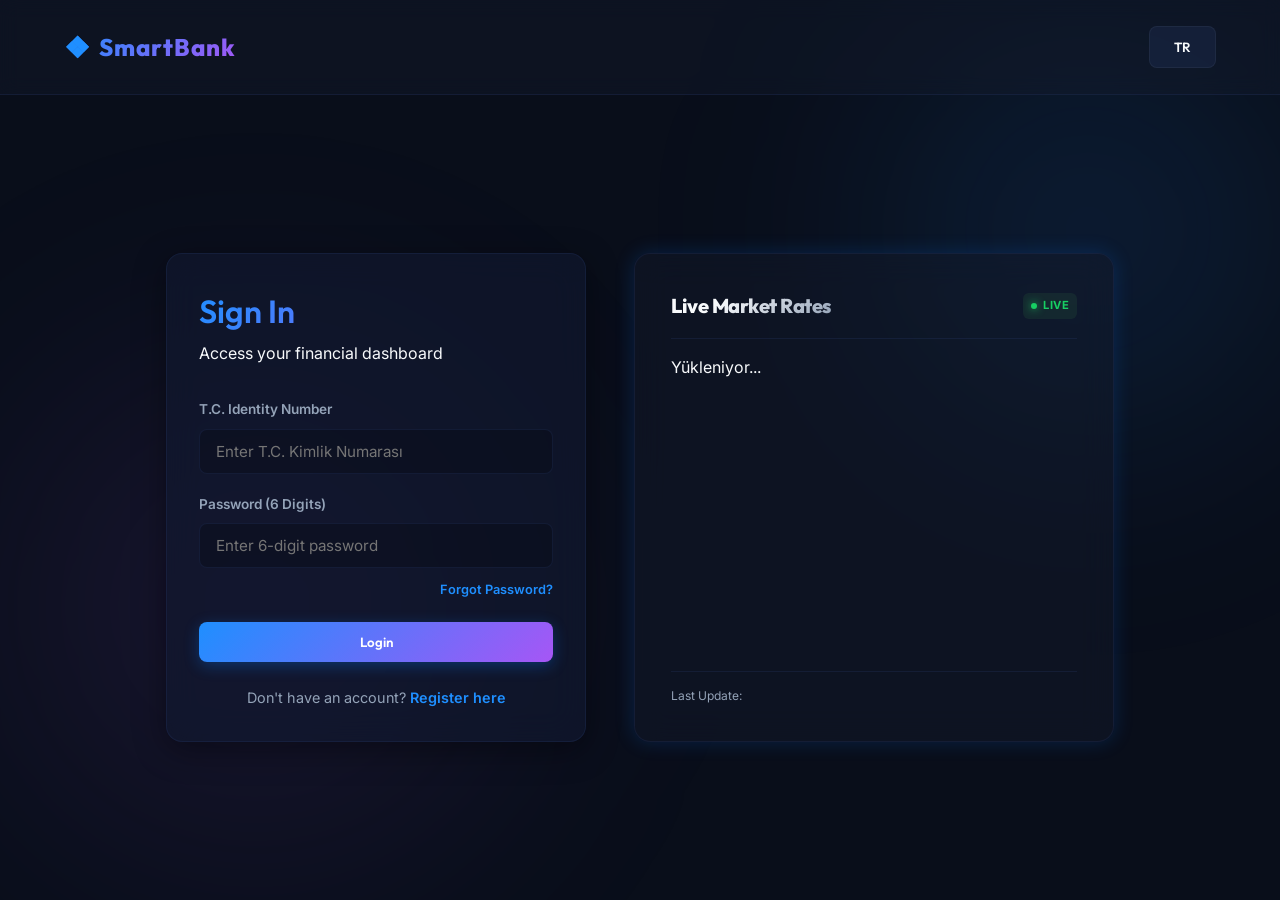
==== src/SmartBank.Web/index.html @ f9576921 "Initial commit: SmartBank Premium Fintech Portal" ====
<!DOCTYPE html>
<html lang="en">
<head>
    <meta charset="UTF-8">
    <meta name="viewport" content="width=device-width, initial-scale=1.0">
    <title>SmartBank - Secure Banking Portal</title>
    <link rel="preconnect" href="https://fonts.googleapis.com">
    <link rel="preconnect" href="https://fonts.gstatic.com" crossorigin>
    <link href="https://fonts.googleapis.com/css2?family=Outfit:wght@300;400;600;800&family=Inter:wght@300;400;600&display=swap" rel="stylesheet">
    <link rel="stylesheet" href="styles.css">
</head>
<body class="auth-page">
    <div class="background-decor">
        <div class="circle circle-1"></div>
        <div class="circle circle-2"></div>
    </div>
    
    <!-- Mock SMS Toast Notification -->
    <div id="mock-sms-toast" class="mock-sms-toast hidden">
        <div class="sms-icon">💬</div>
        <div class="sms-content">
            <div class="sms-header">
                <span class="sms-app-name">SMARTBANK SMS</span>
                <span class="sms-time" id="sms-time-label">just now</span>
            </div>
            <p id="sms-text" class="sms-text">Verification code: 123456</p>
        </div>
    </div>

    <!-- Header & Language Toggle -->
    <header class="main-header">
        <div class="logo">
            <span class="logo-icon">❖</span> SmartBank
        </div>
        <button id="lang-toggle" class="btn btn-secondary">TR</button>
    </header>

    <main class="auth-container">
        <div class="auth-wrapper-split">
            <div class="auth-forms-column">
                <!-- Login Card -->
                <div id="login-card" class="card glassmorphism auth-card">
                    <h2 id="login-title">Sign In</h2>
                    <p id="login-subtitle" class="text-muted">Access your financial dashboard</p>

                    <form id="login-form" novalidate>
                        <div class="form-group">
                            <label id="lbl-username-login" for="login-tckn">T.C. Kimlik Numarası</label>
                            <input type="text" id="login-tckn" class="form-control" required maxlength="11" pattern="\d*" placeholder="Enter T.C. Kimlik Numarası">
                        </div>
                        <div class="form-group">
                            <label id="lbl-password-login" for="login-password">Password</label>
                            <input type="password" id="login-password" class="form-control" required maxlength="6" pattern="\d*" placeholder="Enter 6-digit password">
                            <div style="text-align: right; margin-top: 0.5rem;">
                                <a href="#" id="link-to-forgot" class="link-highlight" style="font-size: 0.8rem;">Forgot Password?</a>
                            </div>
                        </div>
                        <div id="login-2fa-group" class="form-group hidden">
                            <label id="lbl-2fa-login" for="login-2fa-code">2FA Doğrulama Kodu</label>
                            <input type="text" id="login-2fa-code" class="form-control" maxlength="6" pattern="\d*" placeholder="6 haneli kodu girin">
                            <p class="text-muted" style="font-size: 0.75rem; margin-top: 0.25rem;">E-posta adresinize gönderilen veya üstteki SMS bildirimindeki kodu girin.</p>
                        </div>
                        <button type="submit" id="btn-login-submit" class="btn btn-primary btn-block">Login</button>
                    </form>

                    <div id="login-error" class="alert alert-danger hidden"></div>

                    <div class="card-footer">
                        <span id="txt-no-account">Don't have an account?</span> 
                        <a href="#" id="link-to-register" class="link-highlight">Register here</a>
                    </div>
                </div>

                <!-- Register Card -->
                <div id="register-card" class="card glassmorphism auth-card hidden">
                    <h2 id="register-title">Create Account</h2>
                    <p id="register-subtitle" class="text-muted">Start your smart banking journey today</p>

                    <form id="register-form" novalidate>
                        <div class="form-row-flex">
                            <div class="form-group flex-1">
                                <label id="lbl-firstname" for="reg-firstname">First Name</label>
                                <input type="text" id="reg-firstname" class="form-control" required pattern="[a-zA-ZçğışöüÇĞİŞÖÜ\s]*" placeholder="Enter first name">
                            </div>
                            <div class="form-group flex-1">
                                <label id="lbl-lastname" for="reg-lastname">Last Name</label>
                                <input type="text" id="reg-lastname" class="form-control" required pattern="[a-zA-ZçğışöüÇĞİŞÖÜ]*" placeholder="Enter last name">
                            </div>
                        </div>
                        <div class="form-group">
                            <label id="lbl-username-reg" for="reg-username">Username</label>
                            <input type="text" id="reg-username" class="form-control" required placeholder="Create username">
                        </div>
                        <div class="form-group">
                            <label id="lbl-reg-email" for="reg-email">Email Address</label>
                            <input type="email" id="reg-email" class="form-control" required placeholder="Enter your email address">
                        </div>
                        <div class="form-group">
                            <label id="lbl-reg-tckn" for="reg-tckn">T.C. Kimlik Numarası</label>
                            <input type="text" id="reg-tckn" class="form-control" required maxlength="11" pattern="\d*" placeholder="Enter your T.C. Kimlik Numarası">
                        </div>
                        <div class="form-group">
                            <label id="lbl-password-reg" for="reg-password">Password</label>
                            <input type="password" id="reg-password" class="form-control" required maxlength="6" pattern="\d*" placeholder="Create 6-digit password">
                        </div>
                        <button type="submit" id="btn-register-submit" class="btn btn-primary btn-block">Register</button>
                    </form>

                    <div id="register-error" class="alert alert-danger hidden"></div>

                    <div class="card-footer">
                        <span id="txt-has-account">Already have an account?</span> 
                        <a href="#" id="link-to-login" class="link-highlight">Sign In</a>
                    </div>
                </div>

                <!-- Forgot Password Card -->
                <div id="forgot-card" class="card glassmorphism auth-card hidden">
                    <h2 id="forgot-title">Reset Password</h2>
                    <p id="forgot-subtitle" class="text-muted">Enter email to reset password</p>

                    <form id="forgot-form" novalidate>
                        <div class="form-group">
                            <label id="lbl-email-forgot" for="forgot-tckn">T.C. Kimlik Numarası</label>
                            <input type="text" id="forgot-tckn" class="form-control" required maxlength="11" pattern="\d*" placeholder="Enter registered T.C. Kimlik Numarası">
                        </div>
                        <div class="form-group">
                            <label id="lbl-new-password" for="forgot-new-password">New Password</label>
                            <input type="password" id="forgot-new-password" class="form-control" required maxlength="6" pattern="\d*" placeholder="Enter new 6-digit password">
                        </div>
                        <button type="submit" id="btn-forgot-submit" class="btn btn-primary btn-block">Reset Password</button>
                    </form>

                    <div id="forgot-error" class="alert alert-danger hidden"></div>
                    <div id="forgot-success" class="alert alert-success hidden"></div>

                    <div class="card-footer">
                        <a href="#" id="link-forgot-to-login" class="link-highlight">Back to Sign In</a>
                    </div>
                </div>
            </div>

            <!-- Market Rates Column -->
            <div class="market-rates-column card glassmorphism">
                <div class="market-header">
                    <h3 id="title-market-rates">Canlı Piyasalar</h3>
                    <span class="live-indicator"><span class="live-dot animate-pulse-slow"></span>LIVE</span>
                </div>
                <div id="market-rates-list" class="market-rates-list">
                    <div class="loading-spinner">Yükleniyor...</div>
                </div>
                <div class="market-footer">
                    <span id="txt-rates-updated">Son Güncelleme: --:--:--</span>
                </div>
            </div>
        </div>
    </main>

    <!-- Core App JS -->
    <script src="app.js?v=1.0.1"></script>
</body>
</html>
---- src/SmartBank.Web/styles.css ----
/* ==========================================================================
   SmartBank Premium Design System - styles.css
   Vanilla CSS with CSS Variables, HSL Color Model, and Glassmorphism
   ========================================================================== */

:root {
    /* Color Palette */
    --bg-primary: hsl(222, 47%, 7%);
    --bg-card: hsla(223, 47%, 13%, 0.65);
    --bg-card-hover: hsla(223, 47%, 18%, 0.8);
    --border-color: hsla(223, 47%, 30%, 0.25);
    --border-hover: hsla(210, 100%, 56%, 0.4);
    
    --text-main: hsl(210, 40%, 98%);
    --text-muted: hsl(215, 20%, 65%);
    
    --accent-blue: hsl(210, 100%, 56%);
    --accent-blue-rgb: 0, 122, 255;
    --accent-purple: hsl(270, 89%, 65%);
    --accent-green: hsl(145, 80%, 45%);
    --accent-red: hsl(355, 80%, 50%);
    
    --gradient-primary: linear-gradient(135deg, var(--accent-blue) 0%, var(--accent-purple) 100%);
    --gradient-glow: radial-gradient(circle, rgba(0, 122, 255, 0.15) 0%, rgba(138, 43, 226, 0.05) 50%, transparent 100%);
    
    /* Effects & Shadows */
    --shadow-soft: 0 8px 32px 0 rgba(0, 0, 0, 0.4);
    --shadow-glow: 0 0 20px 0 rgba(0, 122, 255, 0.2);
    --blur-strength: blur(16px);
    --transition-fast: all 0.25s cubic-bezier(0.4, 0, 0.2, 1);
    --transition-medium: all 0.4s cubic-bezier(0.4, 0, 0.2, 1);
}

/* Reset & Base Styles */
* {
    margin: 0;
    padding: 0;
    box-sizing: border-box;
}

body {
    font-family: 'Inter', sans-serif;
    background-color: var(--bg-primary);
    color: var(--text-main);
    min-height: 100vh;
    overflow-x: hidden;
    position: relative;
    line-height: 1.6;
}

h1, h2, h3, h4, h5, h6, .logo {
    font-family: 'Outfit', sans-serif;
    font-weight: 600;
}

/* Background Glowing Elements */
.background-decor {
    position: fixed;
    top: 0;
    left: 0;
    width: 100%;
    height: 100%;
    z-index: -1;
    overflow: hidden;
    pointer-events: none;
}

.circle {
    position: absolute;
    border-radius: 50%;
    filter: blur(100px);
}

.circle-1 {
    top: -10%;
    right: -10%;
    width: 50vw;
    height: 50vw;
    background: radial-gradient(circle, hsla(210, 100%, 56%, 0.15) 0%, transparent 70%);
}

.circle-2 {
    bottom: -10%;
    left: -10%;
    width: 60vw;
    height: 60vw;
    background: radial-gradient(circle, hsla(270, 89%, 65%, 0.12) 0%, transparent 70%);
}

/* Layout Elements */
.main-header {
    width: 100%;
    padding: 1.5rem 5%;
    display: flex;
    justify-content: space-between;
    align-items: center;
    border-bottom: 1px solid var(--border-color);
    background-color: rgba(22, 28, 45, 0.4);
    backdrop-filter: blur(10px);
    z-index: 10;
}

.logo {
    font-size: 1.5rem;
    font-weight: 800;
    letter-spacing: 1px;
    background: var(--gradient-primary);
    -webkit-background-clip: text;
    -webkit-text-fill-color: transparent;
    display: flex;
    align-items: center;
    gap: 0.5rem;
}

.logo-icon {
    font-size: 1.8rem;
    -webkit-text-fill-color: initial;
    color: var(--accent-blue);
}

.header-actions {
    display: flex;
    align-items: center;
    gap: 1rem;
}

.user-badge {
    background-color: var(--border-color);
    padding: 0.4rem 1rem;
    border-radius: 50px;
    font-size: 0.85rem;
    font-weight: 600;
    border: 1px solid rgba(255, 255, 255, 0.05);
}

.badge-role {
    font-size: 0.75rem;
    padding: 0.2rem 0.5rem;
    background: var(--gradient-primary);
    color: white;
    border-radius: 4px;
    font-weight: 600;
    margin-left: 0.5rem;
    vertical-align: middle;
}

/* Card & Glassmorphism Design */
.glassmorphism {
    background: var(--bg-card);
    backdrop-filter: var(--blur-strength);
    -webkit-backdrop-filter: var(--blur-strength);
    border: 1px solid var(--border-color);
    box-shadow: var(--shadow-soft);
}

.card {
    border-radius: 16px;
    padding: 2rem;
    transition: var(--transition-medium);
}

.card:hover {
    border-color: var(--border-hover);
    box-shadow: var(--shadow-glow), var(--shadow-soft);
}

/* Buttons */
.btn {
    font-family: 'Outfit', sans-serif;
    font-weight: 600;
    border-radius: 8px;
    padding: 0.75rem 1.5rem;
    cursor: pointer;
    border: none;
    transition: var(--transition-fast);
    display: inline-flex;
    justify-content: center;
    align-items: center;
    text-decoration: none;
}

.btn-primary {
    background: var(--gradient-primary);
    color: white;
    box-shadow: 0 4px 15px rgba(0, 122, 255, 0.3);
}

.btn-primary:hover {
    transform: translateY(-2px);
    box-shadow: 0 6px 20px rgba(0, 122, 255, 0.5);
}

.btn-secondary {
    background-color: var(--border-color);
    color: var(--text-main);
    border: 1px solid rgba(255, 255, 255, 0.05);
}

.btn-secondary:hover {
    background-color: rgba(255, 255, 255, 0.1);
    border-color: rgba(255, 255, 255, 0.2);
}

.btn-danger {
    background-color: hsla(355, 80%, 50%, 0.2);
    color: var(--accent-red);
    border: 1px solid hsla(355, 80%, 50%, 0.4);
}

.btn-danger:hover {
    background-color: var(--accent-red);
    color: white;
}

.btn-block {
    display: flex;
    width: 100%;
}

.btn-sm {
    padding: 0.4rem 0.8rem;
    font-size: 0.8rem;
    border-radius: 6px;
}

/* Input Fields */
.form-group {
    margin-bottom: 1.25rem;
}

.form-group label {
    display: block;
    margin-bottom: 0.5rem;
    font-size: 0.85rem;
    font-weight: 600;
    color: var(--text-muted);
}

.form-control {
    width: 100%;
    padding: 0.75rem 1rem;
    background-color: rgba(0, 0, 0, 0.2);
    border: 1px solid var(--border-color);
    border-radius: 8px;
    color: var(--text-main);
    font-family: 'Inter', sans-serif;
    font-size: 0.95rem;
    transition: var(--transition-fast);
}

.form-control:focus {
    outline: none;
    border-color: var(--accent-blue);
    box-shadow: 0 0 0 3px rgba(0, 122, 255, 0.15);
    background-color: rgba(0, 0, 0, 0.3);
}

/* Alerts */
.alert {
    padding: 0.75rem 1rem;
    border-radius: 8px;
    margin-top: 1rem;
    font-size: 0.85rem;
    font-weight: 600;
}

.alert-danger {
    background-color: hsla(355, 80%, 50%, 0.15);
    border: 1px solid var(--accent-red);
    color: hsl(355, 100%, 80%);
}

.alert-success {
    background-color: hsla(145, 80%, 45%, 0.15);
    border: 1px solid var(--accent-green);
    color: hsl(145, 100%, 80%);
}

/* Auth Pages Style */
.auth-page {
    display: flex;
    flex-direction: column;
}

.auth-container {
    flex: 1;
    display: flex;
    justify-content: center;
    align-items: center;
    padding: 2rem 1rem;
}

.auth-card {
    width: 100%;
    max-width: 420px;
    animation: fadeIn 0.5s ease-out;
}

.auth-card h2 {
    font-size: 2rem;
    margin-bottom: 0.25rem;
    background: var(--gradient-primary);
    -webkit-background-clip: text;
    -webkit-text-fill-color: transparent;
}

.auth-card p {
    margin-bottom: 2rem;
}

.card-footer {
    margin-top: 1.5rem;
    text-align: center;
    font-size: 0.9rem;
    color: var(--text-muted);
}

.link-highlight {
    color: var(--accent-blue);
    text-decoration: none;
    font-weight: 600;
    transition: var(--transition-fast);
}

.link-highlight:hover {
    text-decoration: underline;
    color: var(--accent-purple);
}

/* Customer Dashboard Grid */
.dashboard-container {
    padding: 2rem 5%;
    max-width: 1400px;
    margin: 0 auto;
}

.dashboard-section {
    margin-bottom: 2.5rem;
}

.dashboard-section h3 {
    font-size: 1.5rem;
    margin-bottom: 1rem;
    letter-spacing: 0.5px;
}

/* Account Cards */
.accounts-grid {
    display: grid;
    grid-template-columns: repeat(auto-fill, minmax(280px, 1fr));
    gap: 1.5rem;
}

.account-card {
    background: linear-gradient(135deg, rgba(22, 28, 45, 0.9) 0%, rgba(138, 43, 226, 0.07) 100%);
    border: 1px solid var(--border-color);
    border-radius: 16px;
    padding: 1.5rem;
    cursor: pointer;
    transition: var(--transition-medium);
    position: relative;
    overflow: hidden;
}

.account-card::before {
    content: '';
    position: absolute;
    top: 0;
    left: 0;
    width: 100%;
    height: 100%;
    background: var(--gradient-primary);
    opacity: 0;
    transition: var(--transition-medium);
    z-index: 0;
}

.account-card:hover {
    transform: translateY(-4px);
    border-color: var(--accent-blue);
    box-shadow: var(--shadow-glow);
}

.account-card.active {
    border-color: var(--accent-blue);
    box-shadow: var(--shadow-glow);
    background: linear-gradient(135deg, rgba(22, 28, 45, 0.9) 0%, rgba(0, 122, 255, 0.08) 100%);
}

.account-card.active::before {
    opacity: 0.03;
}

.account-card > * {
    position: relative;
    z-index: 1;
}

.account-header {
    display: flex;
    justify-content: space-between;
    color: var(--text-muted);
    font-size: 0.85rem;
    font-weight: 600;
    margin-bottom: 1.5rem;
}

.account-number {
    font-family: 'Outfit', sans-serif;
    font-size: 1.1rem;
    letter-spacing: 1px;
}

.account-balance {
    font-size: 2rem;
    font-weight: 800;
    margin-bottom: 0.25rem;
}

.account-currency {
    font-size: 1rem;
    color: var(--accent-blue);
    font-weight: 600;
}

/* Workspace Layout */
.workspace-grid {
    display: grid;
    grid-template-columns: 1fr 2fr;
    gap: 2rem;
    align-items: start;
}

@media (max-width: 900px) {
    .workspace-grid {
        grid-template-columns: 1fr;
    }
}

.workspace-item {
    height: 100%;
}

.workspace-item h3 {
    margin-bottom: 0.25rem;
}

.workspace-item p {
    margin-bottom: 1.5rem;
}

/* Table Style */
.table-container {
    display: flex;
    flex-direction: column;
}

.table-scroll {
    overflow-x: auto;
    flex: 1;
}

.table {
    width: 100%;
    border-collapse: collapse;
    font-size: 0.95rem;
}

.table th, .table td {
    padding: 0.6rem 0.8rem;
    text-align: left;
    border-bottom: 1px solid rgba(255, 255, 255, 0.05);
}

.table th {
    color: var(--text-muted);
    font-family: 'Outfit', sans-serif;
    font-weight: 600;
}

.table tr {
    transition: var(--transition-fast);
}

.table tbody tr:hover {
    background-color: rgba(255, 255, 255, 0.02);
}

.text-right {
    text-align: right !important;
}

.tx-amount-negative {
    color: var(--accent-red);
    font-weight: 600;
}

.tx-amount-positive {
    color: var(--accent-green);
    font-weight: 600;
}

/* Floating Chat Widget */
.chat-widget {
    position: fixed;
    bottom: 2rem;
    right: 2rem;
    z-index: 100;
}

.chat-toggle {
    display: flex;
    align-items: center;
    gap: 0.5rem;
    border-radius: 50px;
    padding: 0.75rem 1.5rem;
    box-shadow: 0 8px 25px rgba(0, 122, 255, 0.4);
}

.chat-toggle-icon {
    font-size: 1.2rem;
}

.chat-box {
    position: absolute;
    bottom: 4rem;
    right: 0;
    width: 380px;
    height: 520px;
    border-radius: 16px;
    display: flex;
    flex-direction: column;
    overflow: hidden;
    animation: slideUp 0.35s cubic-bezier(0.4, 0, 0.2, 1);
}

@media (max-width: 480px) {
    .chat-box {
        position: fixed;
        bottom: 0;
        right: 0;
        width: 100%;
        height: 100%;
        border-radius: 0;
    }
}

.chat-header {
    background-color: rgba(22, 28, 45, 0.9);
    padding: 1rem 1.25rem;
    border-bottom: 1px solid var(--border-color);
    display: flex;
    justify-content: space-between;
    align-items: center;
}

.chat-header-title {
    display: flex;
    align-items: center;
    gap: 0.5rem;
    font-weight: 600;
    font-family: 'Outfit', sans-serif;
}

.status-indicator {
    width: 8px;
    height: 8px;
    border-radius: 50%;
}

.status-indicator.online {
    background-color: var(--accent-green);
    box-shadow: 0 0 8px var(--accent-green);
}

.chat-close-btn {
    background: none;
    border: none;
    color: var(--text-muted);
    font-size: 1.5rem;
    cursor: pointer;
    line-height: 1;
    transition: var(--transition-fast);
}

.chat-close-btn:hover {
    color: var(--text-main);
}

/* Chat Messages */
.chat-messages {
    flex: 1;
    padding: 1.25rem;
    overflow-y: auto;
    display: flex;
    flex-direction: column;
    gap: 1rem;
    background-color: rgba(0, 0, 0, 0.25);
}

.chat-placeholder {
    height: 100%;
    display: flex;
    flex-direction: column;
    justify-content: center;
    align-items: center;
    text-align: center;
    padding: 2rem;
    gap: 1.5rem;
}

.chat-placeholder p {
    color: var(--text-muted);
    font-size: 0.9rem;
}

/* Message Bubbles */
.message-bubble {
    max-width: 80%;
    padding: 0.75rem 1rem;
    border-radius: 12px;
    font-size: 0.9rem;
    position: relative;
    animation: bubbleIn 0.3s ease-out;
    word-break: break-word;
}

.message-bubble.user {
    align-self: flex-end;
    background: var(--gradient-primary);
    color: white;
    border-bottom-right-radius: 2px;
}

.message-bubble.ai {
    align-self: flex-start;
    background-color: rgba(255, 255, 255, 0.08);
    color: var(--text-main);
    border-bottom-left-radius: 2px;
    border: 1px solid rgba(255, 255, 255, 0.05);
}

.message-bubble.agent {
    align-self: flex-start;
    background-color: hsla(210, 100%, 56%, 0.15);
    color: var(--text-main);
    border-bottom-left-radius: 2px;
    border: 1px solid rgba(0, 122, 255, 0.2);
}

.message-timestamp {
    display: block;
    font-size: 0.65rem;
    color: rgba(255, 255, 255, 0.4);
    margin-top: 0.25rem;
    text-align: right;
}

.chat-input-area {
    padding: 1rem 1.25rem;
    background-color: rgba(22, 28, 45, 0.9);
    border-top: 1px solid var(--border-color);
    display: flex;
    gap: 0.5rem;
}

.chat-input-area input {
    flex: 1;
    background-color: rgba(0, 0, 0, 0.2);
    border: 1px solid var(--border-color);
    border-radius: 8px;
    padding: 0.5rem 0.75rem;
    color: var(--text-main);
}

.chat-input-area input:focus {
    outline: none;
    border-color: var(--accent-blue);
}

/* Agent Workspace Layout */
.agent-page {
    display: flex;
    flex-direction: column;
}

.agent-container {
    flex: 1;
    padding: 2rem 5%;
    display: grid;
    grid-template-columns: 350px 1fr;
    gap: 2rem;
    max-width: 1600px;
    width: 100%;
    margin: 0 auto;
}

@media (max-width: 800px) {
    .agent-container {
        grid-template-columns: 1fr;
    }
}

.agent-sidebar {
    height: calc(100vh - 120px);
    display: flex;
    flex-direction: column;
    padding: 1.5rem;
}

.sidebar-header {
    display: flex;
    justify-content: space-between;
    align-items: center;
    margin-bottom: 1.5rem;
}

.sessions-list {
    flex: 1;
    overflow-y: auto;
    display: flex;
    flex-direction: column;
    gap: 0.75rem;
}

.session-item {
    padding: 1rem;
    border-radius: 8px;
    border: 1px solid var(--border-color);
    cursor: pointer;
    transition: var(--transition-fast);
    background-color: rgba(0, 0, 0, 0.15);
}

.session-item:hover {
    border-color: var(--accent-blue);
    background-color: rgba(0, 0, 0, 0.25);
}

.session-item.active {
    border-color: var(--accent-blue);
    background-color: hsla(210, 100%, 56%, 0.08);
}

.session-item h5 {
    font-size: 0.95rem;
    margin-bottom: 0.25rem;
}

.session-item p {
    font-size: 0.75rem;
    color: var(--text-muted);
}

.agent-chat-area {
    height: calc(100vh - 120px);
    display: flex;
    flex-direction: column;
    padding: 0;
    overflow: hidden;
}

.agent-chat-header {
    padding: 1.25rem 2rem;
    border-bottom: 1px solid var(--border-color);
    background-color: rgba(22, 28, 45, 0.5);
    display: flex;
    justify-content: space-between;
    align-items: center;
}

.text-xs {
    font-size: 0.75rem;
}

.agent-messages-container {
    flex: 1;
    padding: 2rem;
    overflow-y: auto;
    display: flex;
    flex-direction: column;
    gap: 1.25rem;
    background-color: rgba(0, 0, 0, 0.15);
}

.agent-chat-placeholder {
    height: 100%;
    display: flex;
    flex-direction: column;
    justify-content: center;
    align-items: center;
    gap: 1rem;
    text-align: center;
}

.chat-placeholder-icon {
    font-size: 3rem;
}

.agent-chat-input-area {
    padding: 1.25rem 2rem;
    border-top: 1px solid var(--border-color);
    background-color: rgba(22, 28, 45, 0.5);
    display: flex;
    gap: 1rem;
}

.agent-chat-input-area input {
    flex: 1;
    background-color: rgba(0, 0, 0, 0.3);
    border: 1px solid var(--border-color);
    border-radius: 8px;
    padding: 0.75rem 1rem;
    color: var(--text-main);
}

.agent-chat-input-area input:focus {
    outline: none;
    border-color: var(--accent-blue);
}

/* Utilities */
.hidden {
    display: none !important;
}

.text-center {
    text-align: center !important;
}

.py-4 {
    padding-top: 1.5rem;
    padding-bottom: 1.5rem;
}

/* Animations */
@keyframes fadeIn {
    from { opacity: 0; transform: translateY(10px); }
    to { opacity: 1; transform: translateY(0); }
}

@keyframes slideUp {
    from { opacity: 0; transform: translateY(20px); }
    to { opacity: 1; transform: translateY(0); }
}
@keyframes bubbleIn {
    from { opacity: 0; transform: scale(0.9) translateY(5px); }
    to { opacity: 1; transform: scale(1) translateY(0); }
}

/* ==========================================================================
   Agentic AI Transfer Confirmation Widgets & System Message Cards
   ========================================================================== */
.transfer-confirm-card {
    background: linear-gradient(135deg, rgba(22, 28, 45, 0.955) 0%, rgba(138, 43, 226, 0.15) 100%);
    border: 1px solid var(--accent-purple);
    border-radius: 12px;
    padding: 1.25rem;
    margin: 0.5rem 0;
    box-shadow: 0 8px 32px rgba(138, 43, 226, 0.2);
    align-self: flex-start;
    width: 90%;
    max-width: 320px;
    animation: fadeIn 0.4s ease-out;
}

.transfer-confirm-title {
    font-size: 1rem;
    font-weight: 700;
    color: var(--text-main);
    margin-bottom: 0.75rem;
    display: flex;
    align-items: center;
    gap: 0.5rem;
    border-bottom: 1px solid rgba(255, 255, 255, 0.1);
    padding-bottom: 0.5rem;
}

.transfer-confirm-title i {
    color: var(--accent-purple);
}

.transfer-confirm-item {
    font-size: 0.8rem;
    margin-bottom: 0.5rem;
    color: var(--text-muted);
}

.transfer-confirm-item strong {
    color: var(--text-main);
    display: block;
    word-break: break-all;
    font-family: monospace;
    font-size: 0.85rem;
}

.transfer-confirm-amount {
    font-size: 1.25rem;
    font-weight: 800;
    color: var(--accent-blue);
    text-align: center;
    margin: 0.75rem 0;
}

.transfer-confirm-actions {
    display: flex;
    gap: 0.5rem;
    margin-top: 0.75rem;
}

.btn-confirm {
    flex: 1;
    padding: 0.5rem;
    border-radius: 6px;
    border: none;
    font-weight: 600;
    cursor: pointer;
    font-size: 0.8rem;
    transition: var(--transition-fast);
    text-align: center;
}

.btn-confirm-yes {
    background-color: var(--accent-green);
    color: white;
    box-shadow: 0 2px 10px rgba(76, 175, 80, 0.3);
}

.btn-confirm-yes:hover:not(:disabled) {
    transform: translateY(-1px);
    box-shadow: 0 4px 15px rgba(76, 175, 80, 0.5);
}

.btn-confirm-no {
    background-color: rgba(255, 255, 255, 0.1);
    color: var(--text-main);
    border: 1px solid rgba(255, 255, 255, 0.05);
}

.btn-confirm-no:hover:not(:disabled) {
    background-color: rgba(255, 255, 255, 0.15);
}

.btn-confirm:disabled {
    opacity: 0.5;
    cursor: not-allowed;
    transform: none !important;
    box-shadow: none !important;
}

/* Success & Failure System Cards */
.system-status-card {
    border-radius: 12px;
    padding: 1rem;
    margin: 0.5rem 0;
    width: 90%;
    max-width: 320px;
    align-self: flex-start;
    animation: fadeIn 0.4s ease-out;
    font-size: 0.85rem;
}

.system-status-card.success {
    background-color: hsla(145, 80%, 45%, 0.15);
    border: 1px solid var(--accent-green);
    color: hsl(145, 100%, 85%);
    box-shadow: 0 4px 20px rgba(76, 175, 80, 0.15);
}

.system-status-card.failed {
    background-color: hsla(355, 80%, 50%, 0.15);
    border: 1px solid var(--accent-red);
    color: hsl(355, 100%, 85%);
    box-shadow: 0 4px 20px rgba(244, 67, 54, 0.15);
}

.system-status-title {
    font-weight: 700;
    margin-bottom: 0.5rem;
    display: flex;
    align-items: center;
    gap: 0.5rem;
}

/* ==========================================================================
   Phase 2 Premium Visual Enhancements (Charts, 3D Customizer, typing indicator)
   ========================================================================== */

/* Analytics Grid Layout */
.analytics-grid {
    display: grid;
    grid-template-columns: 1.8fr 1.2fr;
    gap: 2rem;
    margin-bottom: 2.5rem;
}

@media (max-width: 1024px) {
    .analytics-grid {
        grid-template-columns: 1fr;
    }
}

.analytics-item {
    display: flex;
    flex-direction: column;
}

.charts-container {
    display: flex;
    gap: 1.5rem;
    flex-wrap: wrap;
    align-items: center;
    justify-content: space-around;
    width: 100%;
    margin-top: 0.5rem;
}

.chart-wrapper {
    flex: 1;
    min-width: 240px;
    display: flex;
    flex-direction: column;
    align-items: center;
}

.chart-wrapper h4 {
    font-size: 0.9rem;
    color: var(--text-muted);
    margin-bottom: 0.75rem;
    font-weight: 600;
}

.chart-canvas-holder {
    width: 100%;
    position: relative;
    height: 220px;
}

/* 3D Debit Card Customizer styles */
.customizer-workspace {
    display: flex;
    flex-direction: column;
    align-items: center;
    gap: 1.5rem;
    margin-top: 1rem;
    width: 100%;
}

.debit-card-wrapper {
    perspective: 1000px;
    width: 320px;
    height: 190px;
    margin: 0.5rem 0;
}

.debit-card {
    width: 100%;
    height: 100%;
    border-radius: 16px;
    padding: 1.5rem;
    position: relative;
    overflow: hidden;
    transform-style: preserve-3d;
    transition: transform 0.15s ease-out, box-shadow 0.3s ease;
    box-shadow: 0 15px 35px rgba(0, 0, 0, 0.4), inset 0 1px 0 rgba(255, 255, 255, 0.2);
    border: 1px solid rgba(255, 255, 255, 0.1);
    color: white;
    display: flex;
    flex-direction: column;
    justify-content: space-between;
}

.debit-card:hover {
    box-shadow: 0 20px 40px rgba(0, 0, 0, 0.6), 0 0 20px rgba(0, 122, 255, 0.1);
}

.card-chip {
    width: 42px;
    height: 32px;
    background: linear-gradient(135deg, #f0c27b 0%, #a87932 100%);
    border-radius: 6px;
    position: absolute;
    top: 3.25rem;
    left: 1.25rem;
    box-shadow: inset 1px 1px 2px rgba(255, 255, 255, 0.4);
}

.card-logo {
    position: absolute;
    top: 1.25rem;
    left: 1.25rem;
    font-family: 'Outfit', sans-serif;
    font-size: 1.05rem;
    font-weight: 800;
    letter-spacing: 1px;
}

.card-number {
    font-family: 'Outfit', monospace;
    font-size: 1.2rem;
    letter-spacing: 2px;
    margin-top: 5.5rem;
    padding-left: 1.25rem;
    text-shadow: 1px 1px 2px rgba(0, 0, 0, 0.5);
    z-index: 3;
}

.card-holder {
    position: absolute;
    bottom: 1.25rem;
    left: 1.25rem;
    font-family: 'Outfit', sans-serif;
    font-size: 0.75rem;
    letter-spacing: 1px;
    text-transform: uppercase;
    text-shadow: 1px 1px 2px rgba(0, 0, 0, 0.3);
    z-index: 3;
    overflow: hidden;
    text-overflow: ellipsis;
    white-space: nowrap;
    max-width: 140px;
}

.card-expiry {
    position: absolute;
    bottom: 1.25rem;
    right: 7.25rem;
    font-family: 'Outfit', monospace;
    font-size: 0.75rem;
    color: #ffffff;
    text-shadow: 1px 1px 2px rgba(0, 0, 0, 0.6);
    z-index: 3;
}

.card-type {
    position: absolute;
    bottom: 1.05rem;
    right: 1.25rem;
    font-family: 'Outfit', sans-serif;
    font-size: 1.2rem;
    font-weight: 800;
    font-style: italic;
    color: rgba(255, 255, 255, 0.9);
    z-index: 3;
}

.card-glow {
    position: absolute;
    top: 0;
    left: 0;
    width: 100%;
    height: 100%;
    background: radial-gradient(circle at var(--mouse-x, 50%) var(--mouse-y, 50%), rgba(255, 255, 255, 0.25) 0%, transparent 60%);
    pointer-events: none;
    z-index: 2;
    transition: background 0.05s ease-out;
}

/* Themes classes */
.debit-card.theme-neon-blue {
    background: linear-gradient(135deg, #0575e6 0%, #00f260 100%);
    box-shadow: 0 15px 35px rgba(5, 117, 230, 0.3), inset 0 1px 0 rgba(255, 255, 255, 0.2);
}
.debit-card.theme-sunset {
    background: linear-gradient(135deg, #f12711 0%, #f5af19 100%);
    box-shadow: 0 15px 35px rgba(241, 39, 17, 0.3), inset 0 1px 0 rgba(255, 255, 255, 0.2);
}
.debit-card.theme-metallic-dark {
    background: linear-gradient(135deg, #1f1c2c 0%, #928dab 100%);
    box-shadow: 0 15px 35px rgba(31, 28, 44, 0.4), inset 0 1px 0 rgba(255, 255, 255, 0.1);
}
.debit-card.theme-glass {
    background: rgba(255, 255, 255, 0.06);
    backdrop-filter: blur(20px);
    -webkit-backdrop-filter: blur(20px);
    border: 1px solid rgba(255, 255, 255, 0.12);
    box-shadow: 0 15px 35px rgba(0, 0, 0, 0.3), inset 0 1px 1px rgba(255, 255, 255, 0.15);
}

.customizer-controls {
    width: 100%;
    display: flex;
    flex-direction: column;
    gap: 0.5rem;
}

.theme-options {
    display: flex;
    gap: 0.75rem;
}

.theme-btn {
    width: 32px;
    height: 32px;
    border-radius: 50%;
    border: 2px solid transparent;
    cursor: pointer;
    transition: var(--transition-fast);
    box-shadow: 0 4px 10px rgba(0, 0, 0, 0.25);
}

.theme-btn:hover {
    transform: scale(1.15);
}

.theme-btn.active {
    border-color: var(--text-main);
    box-shadow: 0 0 12px var(--accent-blue);
    transform: scale(1.1);
}

/* Typing Indicator Animation */
.typing-indicator {
    display: inline-flex;
    align-items: center;
    gap: 4px;
    background-color: rgba(255, 255, 255, 0.08);
    border: 1px solid rgba(255, 255, 255, 0.05);
    padding: 8px 14px;
    border-radius: 12px;
    border-bottom-left-radius: 2px;
    align-self: flex-start;
    animation: fadeIn 0.3s ease-out;
    margin-bottom: 0.5rem;
}

.typing-indicator .dot {
    width: 6px;
    height: 6px;
    background-color: var(--text-muted);
    border-radius: 50%;
    animation: typingBounce 1.4s infinite ease-in-out both;
}

.typing-indicator .dot:nth-child(1) {
    animation-delay: -0.32s;
}

.typing-indicator .dot:nth-child(2) {
    animation-delay: -0.16s;
}

@keyframes typingBounce {
    0%, 80%, 100% { 
        transform: scale(0);
        opacity: 0.4;
    } 
    40% { 
        transform: scale(1);
        opacity: 1;
    }
}

/* ==========================================================================
   Phase 3 Premium Security & 2FA Styles (Switch, SMS Toast, OTP Modal)
   ========================================================================== */

/* 2FA Switch styling */
.security-settings {
    margin-top: 1.25rem;
    padding-top: 1rem;
    border-top: 1px solid rgba(255, 255, 255, 0.08);
    display: flex;
    justify-content: space-between;
    align-items: center;
    width: 100%;
}

.security-info h4 {
    font-size: 0.95rem;
    font-weight: 600;
    margin-bottom: 0.2rem;
    color: var(--text-main);
}

.security-info p {
    font-size: 0.75rem;
    color: var(--text-muted);
    margin: 0;
    line-height: 1.3;
}

/* Premium Switch Button */
.switch-container {
    position: relative;
    display: inline-block;
    width: 48px;
    height: 26px;
    flex-shrink: 0;
}

.switch-container input {
    opacity: 0;
    width: 0;
    height: 0;
}

.slider-round {
    position: absolute;
    cursor: pointer;
    top: 0;
    left: 0;
    right: 0;
    bottom: 0;
    background-color: rgba(255, 255, 255, 0.1);
    border: 1px solid rgba(255, 255, 255, 0.15);
    transition: var(--transition-fast);
    border-radius: 34px;
}

.slider-round:before {
    position: absolute;
    content: "";
    height: 18px;
    width: 18px;
    left: 3px;
    bottom: 3px;
    background-color: white;
    transition: var(--transition-fast);
    border-radius: 50%;
    box-shadow: 0 2px 5px rgba(0, 0, 0, 0.3);
}

.switch-container input:checked + .slider-round {
    background: var(--gradient-primary);
    border-color: transparent;
    box-shadow: 0 0 10px rgba(0, 122, 255, 0.4);
}

.switch-container input:checked + .slider-round:before {
    transform: translateX(22px);
}

/* Mock SMS Toast Notification (iOS Style Glassmorphic) */
.mock-sms-toast {
    position: fixed;
    top: 1.5rem;
    left: 50%;
    transform: translateX(-50%) translateY(-150%);
    z-index: 1000;
    width: 90%;
    max-width: 400px;
    background: rgba(22, 28, 45, 0.75);
    backdrop-filter: blur(20px) saturate(180%);
    -webkit-backdrop-filter: blur(20px) saturate(180%);
    border: 1px solid rgba(255, 255, 255, 0.12);
    border-radius: 18px;
    padding: 1rem;
    box-shadow: 0 15px 40px rgba(0, 0, 0, 0.5), 0 0 1px rgba(255, 255, 255, 0.2) inset;
    display: flex;
    gap: 0.8rem;
    align-items: flex-start;
    transition: transform 0.45s cubic-bezier(0.175, 0.885, 0.32, 1.275), opacity 0.3s;
    opacity: 0;
}

.mock-sms-toast.show {
    transform: translateX(-50%) translateY(0);
    opacity: 1;
}

.sms-icon {
    font-size: 1.5rem;
    background: linear-gradient(135deg, #00c6ff, #0072ff);
    width: 38px;
    height: 38px;
    display: flex;
    align-items: center;
    justify-content: center;
    border-radius: 50%;
    box-shadow: 0 4px 10px rgba(0, 114, 255, 0.3);
    flex-shrink: 0;
}

.sms-content {
    flex: 1;
}

.sms-header {
    display: flex;
    justify-content: space-between;
    margin-bottom: 0.25rem;
}

.sms-app-name {
    font-family: 'Outfit', sans-serif;
    font-weight: 800;
    font-size: 0.75rem;
    color: var(--accent-blue);
    letter-spacing: 1px;
}

.sms-time {
    font-size: 0.7rem;
    color: var(--text-muted);
}

.sms-text {
    font-size: 0.85rem;
    color: var(--text-main);
    line-height: 1.4;
    margin: 0;
}

/* Premium OTP Verification Modal Overlay */
.modal-overlay {
    position: fixed;
    top: 0;
    left: 0;
    width: 100%;
    height: 100%;
    background-color: rgba(6, 9, 21, 0.75);
    backdrop-filter: blur(12px);
    -webkit-backdrop-filter: blur(12px);
    z-index: 999;
    display: flex;
    justify-content: center;
    align-items: center;
    opacity: 0;
    pointer-events: none;
    transition: opacity 0.3s ease;
}

.modal-overlay:not(.hidden) {
    opacity: 1;
    pointer-events: auto;
}

.modal-content {
    width: 90%;
    max-width: 440px;
    border-radius: 24px;
    padding: 2.25rem;
    border: 1px solid rgba(255, 255, 255, 0.1);
    box-shadow: var(--shadow-soft), 0 0 30px rgba(138, 43, 226, 0.1);
    transform: translateY(20px);
    transition: transform 0.35s cubic-bezier(0.34, 1.56, 0.64, 1);
    display: flex;
    flex-direction: column;
}

.modal-overlay:not(.hidden) .modal-content {
    transform: translateY(0);
}

.modal-header {
    display: flex;
    justify-content: space-between;
    align-items: center;
    margin-bottom: 1.5rem;
}

.modal-header h3 {
    font-size: 1.3rem;
    background: var(--gradient-primary);
    -webkit-background-clip: text;
    -webkit-text-fill-color: transparent;
    margin: 0;
}

.close-btn {
    background: transparent;
    border: none;
    color: var(--text-muted);
    font-size: 1.8rem;
    line-height: 1;
    cursor: pointer;
    transition: var(--transition-fast);
}

.close-btn:hover {
    color: var(--text-main);
    transform: scale(1.1);
}

.modal-body {
    text-align: center;
    margin-bottom: 2rem;
}

.warning-icon-wrapper {
    width: 64px;
    height: 64px;
    background: rgba(255, 75, 92, 0.15);
    border: 1px solid rgba(255, 75, 92, 0.3);
    border-radius: 50%;
    display: flex;
    align-items: center;
    justify-content: center;
    margin: 0 auto 1.25rem;
    box-shadow: 0 0 20px rgba(255, 75, 92, 0.1);
}

.warning-icon {
    font-size: 2rem;
}

.otp-desc {
    color: var(--text-muted);
    font-size: 0.9rem;
    line-height: 1.5;
    margin-bottom: 1.5rem;
}

.otp-inputs {
    display: flex;
    justify-content: center;
    margin-bottom: 1rem;
}

.otp-input-field {
    width: 100%;
    max-width: 220px;
    letter-spacing: 8px;
    font-size: 1.5rem;
    font-weight: 800;
    text-align: center;
    font-family: 'Outfit', monospace;
    border-color: rgba(255, 255, 255, 0.15);
    background-color: rgba(255, 255, 255, 0.04);
}

.otp-input-field:focus {
    box-shadow: 0 0 15px rgba(0, 122, 255, 0.3);
}

.modal-footer {
    width: 100%;
}

.animate-pulse-slow {
    animation: pulseSlow 3s infinite ease-in-out;
}

@keyframes pulseSlow {
    0%, 100% { transform: scale(1); opacity: 1; }
    50% { transform: scale(1.05); opacity: 0.85; }
}

/* ==========================================================================
   Phase 4 Agent Cockpit & AI Co-Pilot Styles
   ========================================================================== */

.agent-container-wrapper {
    display: flex;
    flex-direction: column;
    gap: 1.5rem;
    padding: 2rem 5%;
    max-width: 1400px;
    margin: 0 auto;
}

.agent-metrics-grid {
    display: grid;
    grid-template-columns: repeat(auto-fit, minmax(220px, 1fr));
    gap: 1.5rem;
    width: 100%;
}

.metric-card {
    display: flex;
    align-items: center;
    gap: 1.2rem;
    padding: 1.2rem 1.5rem;
    border-radius: 16px;
    border: 1px solid var(--border-color);
    background-color: var(--bg-card);
    transition: var(--transition-medium);
}

.metric-card:hover {
    transform: translateY(-2px);
    border-color: var(--border-hover);
    box-shadow: var(--shadow-glow);
}

.metric-icon {
    font-size: 1.8rem;
    width: 46px;
    height: 46px;
    display: flex;
    align-items: center;
    justify-content: center;
    border-radius: 12px;
    box-shadow: 0 4px 15px rgba(0, 0, 0, 0.25);
}

.metric-icon.resolved {
    background: linear-gradient(135deg, #00f260 0%, #0575e6 100%);
}

.metric-icon.time {
    background: linear-gradient(135deg, #f5af19 0%, #f12711 100%);
}

.metric-icon.csat {
    background: linear-gradient(135deg, #8a2be2 0%, #4a00e0 100%);
}

.metric-details {
    flex: 1;
}

.metric-details h5 {
    font-size: 0.8rem;
    color: var(--text-muted);
    font-weight: 600;
    margin-bottom: 0.2rem;
    text-transform: uppercase;
    letter-spacing: 0.5px;
}

.metric-value {
    font-size: 1.4rem;
    font-weight: 800;
    font-family: 'Outfit', sans-serif;
    color: var(--text-main);
}

/* Status selection */
.status-card {
    position: relative;
}

.status-dot {
    width: 12px;
    height: 12px;
    border-radius: 50%;
    box-shadow: 0 0 10px currentColor;
    flex-shrink: 0;
}

.status-dot.online {
    color: var(--accent-green);
    background-color: var(--accent-green);
}

.status-dot.busy {
    color: var(--accent-purple);
    background-color: var(--accent-purple);
}

.status-dot.break {
    color: var(--accent-red);
    background-color: var(--accent-red);
}

.metric-status-select {
    background: rgba(255, 255, 255, 0.05);
    border: 1px solid rgba(255, 255, 255, 0.1);
    color: var(--text-main);
    padding: 0.3rem 0.5rem;
    border-radius: 8px;
    font-size: 0.85rem;
    font-weight: 600;
    width: 100%;
    cursor: pointer;
    outline: none;
    transition: var(--transition-fast);
}

.metric-status-select:focus {
    border-color: var(--accent-blue);
    background: rgba(22, 28, 45, 0.8);
}

/* AI Co-Pilot Recommendation box */
.ai-copilot-container {
    background: rgba(138, 43, 226, 0.05);
    border: 1px solid rgba(138, 43, 226, 0.2);
    border-radius: 12px;
    padding: 0.85rem 1.25rem;
    margin: 0.5rem 1.25rem;
    box-shadow: 0 0 15px rgba(138, 43, 226, 0.05), inset 0 0 1px rgba(255, 255, 255, 0.1);
    animation: fadeIn 0.35s ease-out;
}

.copilot-header {
    display: flex;
    justify-content: space-between;
    align-items: center;
    margin-bottom: 0.5rem;
}

.copilot-title {
    font-family: 'Outfit', sans-serif;
    font-weight: 800;
    font-size: 0.75rem;
    color: var(--accent-purple);
    letter-spacing: 1px;
    text-transform: uppercase;
}

.ai-suggestion-text {
    font-size: 0.85rem;
    color: var(--text-main);
    line-height: 1.4;
    margin-bottom: 0.6rem;
    font-style: italic;
}

.copilot-actions {
    display: flex;
    justify-content: flex-end;
}

/* Transfer Selector */
.chat-header-actions {
    display: flex;
    align-items: center;
    gap: 1.2rem;
}

.transfer-control {
    display: flex;
    align-items: center;
    gap: 0.4rem;
    background: rgba(255, 255, 255, 0.04);
    border: 1px solid rgba(255, 255, 255, 0.08);
    padding: 0.25rem 0.5rem;
    border-radius: 10px;
}

.transfer-dept-select {
    background: transparent;
    border: none;
    color: var(--text-main);
    font-size: 0.75rem;
    font-weight: 600;
    outline: none;
    cursor: pointer;
    max-width: 140px;
}

.transfer-dept-select option {
    background-color: var(--bg-primary);
    color: var(--text-main);
}

.btn-xs {
    padding: 0.25rem 0.5rem;
    font-size: 0.7rem;
    border-radius: 6px;
    font-weight: 600;
}

/* ==========================================================================
   Split Login Layout & Canlı Piyasalar (index.html)
   ========================================================================== */
.auth-wrapper-split {
    display: flex;
    gap: 3rem;
    align-items: stretch;
    justify-content: center;
    max-width: 950px;
    width: 100%;
    margin: 0 auto;
}

.auth-forms-column {
    flex: 1;
    max-width: 420px;
}

.market-rates-column {
    flex: 1;
    max-width: 480px;
    background: rgba(22, 28, 45, 0.45);
    border: 1px solid var(--border-color);
    box-shadow: var(--shadow-glow);
    padding: 2.25rem;
    display: flex;
    flex-direction: column;
    justify-content: space-between;
}

.market-header {
    display: flex;
    justify-content: space-between;
    align-items: center;
    border-bottom: 1px solid var(--border-color);
    padding-bottom: 1rem;
    margin-bottom: 1rem;
}

.market-header h3 {
    margin: 0;
    font-size: 1.25rem;
    font-weight: 800;
    letter-spacing: -0.5px;
    background: linear-gradient(135deg, var(--text-main) 30%, var(--text-muted) 100%);
    -webkit-background-clip: text;
    -webkit-text-fill-color: transparent;
}

.live-indicator {
    display: flex;
    align-items: center;
    gap: 0.4rem;
    font-size: 0.7rem;
    font-weight: 700;
    color: var(--accent-green);
    background: rgba(76, 175, 80, 0.1);
    padding: 0.25rem 0.5rem;
    border-radius: 6px;
    letter-spacing: 0.5px;
}

.live-dot {
    display: inline-block;
    width: 6px;
    height: 6px;
    background-color: var(--accent-green);
    border-radius: 50%;
    box-shadow: 0 0 8px var(--accent-green);
}

.market-rates-list {
    flex: 1;
    display: flex;
    flex-direction: column;
    gap: 0.75rem;
    margin-bottom: 1.25rem;
}

.rate-row {
    display: flex;
    align-items: center;
    justify-content: space-between;
    background: rgba(255, 255, 255, 0.02);
    border: 1px solid rgba(255, 255, 255, 0.04);
    padding: 0.85rem 1.25rem;
    border-radius: 12px;
    transition: var(--transition-fast);
}

.rate-row:hover {
    background: rgba(255, 255, 255, 0.04);
    border-color: rgba(255, 255, 255, 0.08);
    transform: translateX(3px);
}

.rate-info {
    display: flex;
    align-items: center;
    gap: 0.85rem;
}

.rate-symbol-badge {
    width: 38px;
    height: 38px;
    border-radius: 10px;
    display: flex;
    align-items: center;
    justify-content: center;
    font-size: 1.15rem;
    background: rgba(255, 255, 255, 0.05);
    border: 1px solid rgba(255, 255, 255, 0.08);
}

.rate-symbol-badge.usd { color: #f5af19; background: rgba(245, 175, 25, 0.1); border-color: rgba(245, 175, 25, 0.2); }
.rate-symbol-badge.eur { color: #0575e6; background: rgba(5, 117, 230, 0.1); border-color: rgba(5, 117, 230, 0.2); }
.rate-symbol-badge.altin { color: #e5c158; background: rgba(229, 193, 88, 0.1); border-color: rgba(229, 193, 88, 0.2); }
.rate-symbol-badge.gumus { color: #cfd9df; background: rgba(207, 217, 223, 0.1); border-color: rgba(207, 217, 223, 0.2); }

.rate-name-wrapper {
    display: flex;
    flex-direction: column;
}

.rate-code {
    font-weight: 700;
    color: var(--text-main);
    font-size: 0.95rem;
}

.rate-name {
    font-size: 0.7rem;
    color: var(--text-muted);
}

.rate-prices {
    display: flex;
    gap: 1.5rem;
    text-align: right;
}

.price-box {
    display: flex;
    flex-direction: column;
}

.price-label {
    font-size: 0.6rem;
    color: var(--text-muted);
    text-transform: uppercase;
}

.price-val {
    font-family: monospace;
    font-weight: 700;
    color: var(--text-main);
    font-size: 0.9rem;
    padding: 0.1rem 0.25rem;
    border-radius: 4px;
    transition: background-color 0.4s ease;
}

.rate-trend {
    width: 65px;
    text-align: right;
    display: flex;
    flex-direction: column;
    align-items: flex-end;
}

.trend-badge {
    font-size: 0.75rem;
    font-weight: 700;
    padding: 0.2rem 0.4rem;
    border-radius: 6px;
    display: inline-flex;
    align-items: center;
    gap: 0.2rem;
}

.trend-badge.up {
    color: var(--accent-green);
    background: rgba(76, 175, 80, 0.1);
}

.trend-badge.down {
    color: var(--accent-red);
    background: rgba(244, 67, 54, 0.1);
}

.market-footer {
    border-top: 1px solid var(--border-color);
    padding-top: 0.85rem;
    font-size: 0.75rem;
    color: var(--text-muted);
    display: flex;
    justify-content: space-between;
    align-items: center;
}

/* Fluctuation Flash Animations */
@keyframes flashGreen {
    0% { background-color: rgba(76, 175, 80, 0.4); }
    100% { background-color: transparent; }
}

@keyframes flashRed {
    0% { background-color: rgba(244, 67, 54, 0.4); }
    100% { background-color: transparent; }
}

.flash-green {
    animation: flashGreen 0.8s ease-out;
}

.flash-red {
    animation: flashRed 0.8s ease-out;
}

@media (max-width: 820px) {
    .auth-wrapper-split {
        flex-direction: column;
        align-items: center;
        gap: 2rem;
    }
    .market-rates-column {
        width: 100%;
        max-width: 420px;
    }
}

/* ==========================================================================
   Accounts Flex Header & Kredi Kartı UI (dashboard.html)
   ========================================================================== */
.section-header-flex {
    display: flex;
    justify-content: space-between;
    align-items: center;
    margin-bottom: 1.25rem;
}

.section-header-flex h3 {
    margin: 0;
}

/* Credit Card Card styling */
.account-card.credit {
    background: linear-gradient(135deg, #181d28 0%, #0d1117 100%);
    border: 1px solid rgba(255, 255, 255, 0.08);
    position: relative;
    overflow: hidden;
}

.account-card.credit::after {
    content: '';
    position: absolute;
    top: -50%;
    left: -50%;
    width: 200%;
    height: 200%;
    background: radial-gradient(circle, rgba(255, 255, 255, 0.03) 0%, transparent 70%);
    pointer-events: none;
}

.credit-limit-info {
    display: flex;
    justify-content: space-between;
    font-size: 0.75rem;
    color: var(--text-muted);
    margin-top: 0.75rem;
    border-top: 1px solid rgba(255, 255, 255, 0.05);
    padding-top: 0.5rem;
}

/* ==========================================================================
   Credit Card Statement (Ekstre) Modal Styles
   ========================================================================== */
.statement-modal-content {
    max-width: 650px;
    width: 90%;
}

.statement-summary-grid {
    display: grid;
    grid-template-columns: repeat(4, 1fr);
    gap: 1rem;
    margin-bottom: 1.25rem;
}

.summary-box {
    background: rgba(255, 255, 255, 0.02);
    border: 1px solid rgba(255, 255, 255, 0.05);
    border-radius: 10px;
    padding: 0.75rem;
    text-align: center;
    display: flex;
    flex-direction: column;
    gap: 0.25rem;
}

.summary-label {
    font-size: 0.7rem;
    color: var(--text-muted);
    text-transform: uppercase;
}

.summary-value {
    font-size: 1.05rem;
    font-weight: 800;
    color: var(--text-main);
}

#val-stmt-debt {
    color: var(--accent-red);
}

.statement-payment-status {
    text-align: center;
    padding: 0.5rem;
    border-radius: 8px;
    font-weight: 700;
    font-size: 0.85rem;
    margin-bottom: 1.25rem;
    letter-spacing: 0.5px;
}

.statement-payment-status.unpaid {
    background-color: rgba(244, 67, 54, 0.15);
    color: var(--accent-red);
    border: 1px solid rgba(244, 67, 54, 0.3);
}

.statement-payment-status.paid {
    background-color: rgba(76, 175, 80, 0.15);
    color: var(--accent-green);
    border: 1px solid rgba(76, 175, 80, 0.3);
}

/* Simulation Area styling */
.simulation-zone {
    background: rgba(245, 175, 25, 0.04);
    border: 1px solid rgba(245, 175, 25, 0.2);
    border-radius: 12px;
    padding: 1.25rem;
    margin-bottom: 1.5rem;
}

.simulation-zone h4 {
    margin: 0 0 0.5rem;
    color: #f5af19;
    font-size: 0.95rem;
    font-weight: 700;
    display: flex;
    align-items: center;
    gap: 0.5rem;
}

.simulation-zone p {
    font-size: 0.75rem;
    color: var(--text-muted);
    line-height: 1.4;
    margin: 0 0 1rem;
}

.statement-section-title {
    border-left: 3px solid var(--accent-blue);
    padding-left: 0.5rem;
    margin: 1.5rem 0 0.75rem;
}

.statement-section-title h4 {
    margin: 0;
    font-size: 0.95rem;
    font-weight: 700;
    color: var(--text-main);
}

.form-row-flex {
    display: flex;
    gap: 1rem;
}

.flex-1 {
    flex: 1;
}

.pay-preset-buttons {
    display: flex;
    gap: 0.5rem;
    margin-top: 0.5rem;
}

.pay-preset-buttons button {
    flex: 1;
    background: rgba(255, 255, 255, 0.05);
    color: var(--text-muted);
    border: 1px solid rgba(255, 255, 255, 0.08);
}

.pay-preset-buttons button:hover {
    background: rgba(255, 255, 255, 0.1);
    color: var(--text-main);
    border-color: rgba(255, 255, 255, 0.15);
}

@media (max-width: 580px) {
    .statement-summary-grid {
        grid-template-columns: repeat(2, 1fr);
    }
    .form-row-flex {
        flex-direction: column;
        gap: 0;
    }
}

/* Card type badge and CVV styles for 3D card preview */
.card-type-badge {
    position: absolute;
    top: 1.25rem;
    right: 1.25rem;
    background: rgba(255, 255, 255, 0.12);
    border: 1px solid rgba(255, 255, 255, 0.2);
    border-radius: 6px;
    padding: 0.15rem 0.5rem;
    font-size: 0.65rem;
    font-weight: 800;
    letter-spacing: 1.5px;
    color: #fff;
    backdrop-filter: blur(5px);
    box-shadow: 0 2px 5px rgba(0, 0, 0, 0.1);
    z-index: 3;
}

.card-cvv {
    position: absolute;
    bottom: 1.25rem;
    right: 4.25rem;
    font-family: 'Outfit', monospace;
    font-size: 0.75rem;
    letter-spacing: 0.5px;
    color: rgba(255, 255, 255, 0.85);
    background: rgba(0, 0, 0, 0.2);
    padding: 0.05rem 0.3rem;
    border-radius: 4px;
    border: 1px solid rgba(255, 255, 255, 0.1);
    z-index: 3;
}

/* Account type selector cards inside modal */
.account-type-options {
    display: grid;
    grid-template-columns: 1fr;
    gap: 0.75rem;
    max-height: 350px;
    overflow-y: auto;
    padding-right: 0.25rem;
}

.acc-type-card {
    display: flex;
    align-items: center;
    padding: 1rem;
    border-radius: 12px;
    background: rgba(255, 255, 255, 0.03);
    border: 1px solid rgba(255, 255, 255, 0.08);
    cursor: pointer;
    transition: all 0.2s ease;
}

.acc-type-card:hover {
    background: rgba(255, 255, 255, 0.06);
    border-color: rgba(255, 255, 255, 0.15);
}

.acc-type-card.active {
    background: rgba(138, 43, 226, 0.1);
    border-color: var(--accent-color);
    box-shadow: 0 0 10px rgba(138, 43, 226, 0.25);
}

.acc-type-details {
    display: flex;
    flex-direction: column;
    gap: 0.25rem;
}

.acc-type-name {
    font-weight: 600;
    font-size: 0.95rem;
    color: var(--text-main);
}

.acc-type-desc {
    font-size: 0.75rem;
    color: var(--text-muted);
}

/* Specific styling for the card container lists */
.account-card.credit {
    border-left: 4px solid #8a2be2;
}

/* Explicit View Statement button on credit cards */
.btn-stmt-view {
    margin-top: 0.75rem !important;
    background: rgba(138, 43, 226, 0.15) !important;
    border: 1px solid rgba(138, 43, 226, 0.3) !important;
    color: #fff !important;
    transition: all 0.2s ease !important;
}

.btn-stmt-view:hover {
    background: rgba(138, 43, 226, 0.35) !important;
    border-color: var(--accent-color) !important;
    box-shadow: 0 0 8px rgba(138, 43, 226, 0.4) !important;
}

/* Tabs & QR Simulators */
.tab-btn {
    background: none;
    border: none;
    color: var(--text-muted);
    font-weight: 600;
    padding: 0.6rem 1.2rem;
    cursor: pointer;
    border-radius: 8px;
    transition: all 0.3s ease;
    font-family: 'Outfit', sans-serif;
    font-size: 0.95rem;
}
.tab-btn:hover {
    background: rgba(255, 255, 255, 0.05);
    color: var(--text-main);
}
.tab-btn.active {
    background: rgba(138, 43, 226, 0.15) !important;
    border: 1px solid rgba(138, 43, 226, 0.3) !important;
    color: var(--accent-color) !important;
}
.tab-content.hidden {
    display: none !important;
}
@keyframes qrScan {
    0% { top: 15%; }
    50% { top: 80%; }
    100% { top: 15%; }
}

/* 3D Double Sided Flip Card Mockup */
.debit-card-wrapper {
    perspective: 1000px;
    width: 320px;
    height: 190px;
    margin: 0.5rem 0;
}

.debit-card-inner {
    position: relative;
    width: 100%;
    height: 100%;
    text-align: left;
    transition: transform 0.6s cubic-bezier(0.4, 0, 0.2, 1);
    transform-style: preserve-3d;
}

/* Hover or clicked (.flipped) triggers flip */
.debit-card-wrapper:hover .debit-card-inner,
.debit-card-wrapper.flipped .debit-card-inner {
    transform: rotateY(180deg);
}

.debit-card.card-front,
.debit-card.card-back {
    position: absolute;
    width: 100%;
    height: 100%;
    border-radius: 16px;
    backface-visibility: hidden;
    -webkit-backface-visibility: hidden;
    margin: 0;
    overflow: hidden;
    box-sizing: border-box;
}

.debit-card.card-front {
    z-index: 2;
    transform: rotateY(0deg);
}

.debit-card.card-back {
    transform: rotateY(180deg);
    z-index: 1;
    padding: 0;
    display: flex;
    flex-direction: column;
    justify-content: space-between;
    background: linear-gradient(135deg, #111 0%, #333 100%);
}

/* Specific elements on card back */
.card-back-stripe {
    background: #111;
    height: 38px;
    width: 100%;
    margin-top: 1.25rem;
}

.card-back-signature-container {
    padding: 0 1.25rem;
    margin-top: 0.75rem;
}

.card-back-signature-title {
    font-size: 0.55rem;
    color: rgba(255, 255, 255, 0.4);
    font-weight: 700;
    margin-bottom: 0.25rem;
    letter-spacing: 0.5px;
}

.card-back-signature-panel {
    background: rgba(255, 255, 255, 0.85);
    height: 32px;
    border-radius: 4px;
    display: flex;
    align-items: center;
    justify-content: flex-end;
    padding-right: 0.75rem;
}

.card-back-cvv {
    color: #111;
    font-family: monospace;
    font-size: 0.9rem;
    font-weight: bold;
    font-style: italic;
    letter-spacing: 1px;
}

.card-back-info {
    font-size: 0.55rem;
    color: rgba(255, 255, 255, 0.35);
    padding: 0 1.25rem;
    line-height: 1.3;
}

.card-back-logo {
    font-family: 'Outfit', sans-serif;
    font-size: 0.85rem;
    font-weight: 800;
    color: rgba(255, 255, 255, 0.5);
    padding: 0 1.25rem 1rem 1.25rem;
}

/* Sidebar Styles */
.sidebar {
    position: fixed;
    top: 0;
    left: 0;
    width: 280px;
    height: 100vh;
    background: hsla(223, 47%, 13%, 0.95);
    backdrop-filter: blur(16px);
    border-right: 1px solid var(--border-color);
    z-index: 1000;
    transform: translateX(-100%);
    transition: transform 0.3s cubic-bezier(0.4, 0, 0.2, 1);
    box-shadow: var(--shadow-soft);
}

.sidebar:not(.hidden) {
    transform: translateX(0);
}

.sidebar-header {
    display: flex;
    justify-content: space-between;
    align-items: center;
    padding: 1.5rem;
    border-bottom: 1px solid var(--border-color);
}

.sidebar-header h3 {
    font-size: 1.1rem;
    font-weight: 600;
    color: var(--text-main);
    margin: 0;
}

.sidebar-content {
    padding: 1.5rem;
}

.sidebar-item {
    background: rgba(255, 255, 255, 0.03);
    border: 1px solid var(--border-color);
    border-radius: 12px;
    padding: 1.25rem;
    margin-bottom: 1rem;
}

.sidebar-item h4 {
    font-size: 0.95rem;
    font-weight: 600;
    color: var(--accent-green);
    margin: 0 0 0.5rem 0;
}

/* Custom Operations Tabs & Modal Animations */
.operations-tabs button {
    border: none !important;
    outline: none !important;
}

.operations-tabs button.active {
    background: rgba(255, 255, 255, 0.08) !important;
    color: #fff !important;
    box-shadow: 0 4px 12px rgba(0,0,0,0.15) !important;
}

.op-tab-content {
    animation: fadeIn 0.4s ease;
}

.op-tab-content.hidden {
    display: none !important;
}

.op-tab-btn {
    border: none !important;
    outline: none !important;
    font-family: 'Outfit', sans-serif;
    transition: all 0.3s ease;
}

@keyframes fadeIn {
    from { opacity: 0; transform: translateY(4px); }
    to { opacity: 1; transform: translateY(0); }
}

@keyframes modalFadeIn {
    from { opacity: 0; transform: scale(0.95); }
    to { opacity: 1; transform: scale(1); }
}
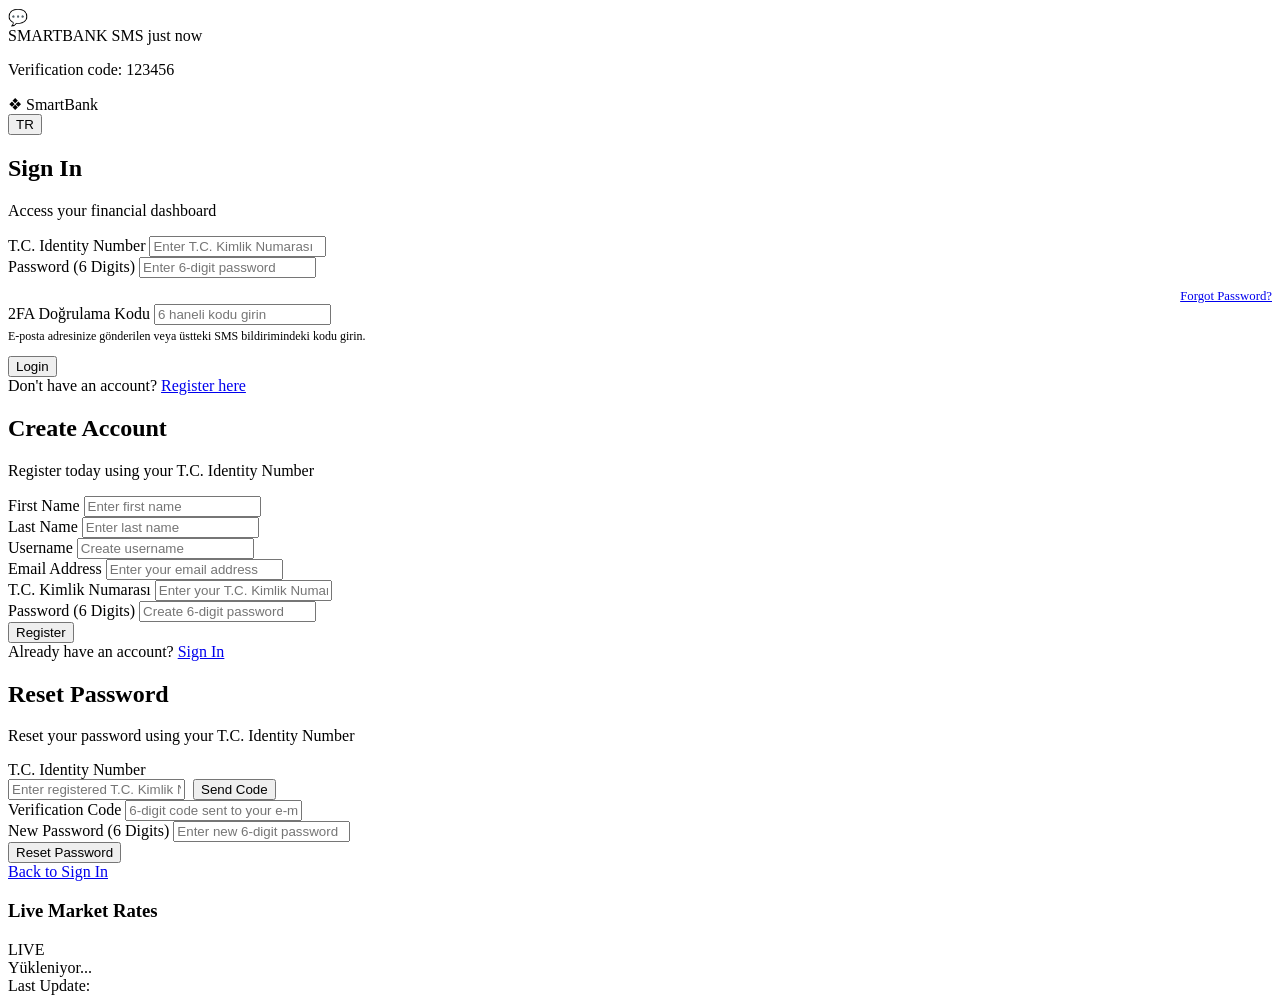
==== commit 938e4f76: "Merge v1.2/01-xss: close stored XSS" ====
--- a/src/SmartBank.Web/index.html
+++ b/src/SmartBank.Web/index.html
@@ -3,6 +3,8 @@
 <head>
     <meta charset="UTF-8">
     <meta name="viewport" content="width=device-width, initial-scale=1.0">
+    <!-- Defense in depth against XSS: no inline scripts or event attributes are allowed; see docs/DEFENSE.md. -->
+    <meta http-equiv="Content-Security-Policy" content="default-src 'self'; script-src 'self' https://cdnjs.cloudflare.com https://cdn.jsdelivr.net; style-src 'self' 'unsafe-inline' https://fonts.googleapis.com; font-src https://fonts.gstatic.com; img-src 'self' data: https://api.qrserver.com; connect-src 'self' http://localhost:5038 ws://localhost:5038 https://smartbank-fintech-api.onrender.com wss://smartbank-fintech-api.onrender.com; object-src 'none'; base-uri 'self'; form-action 'self'">
     <title>SmartBank - Secure Banking Portal</title>
     <link rel="preconnect" href="https://fonts.googleapis.com">
     <link rel="preconnect" href="https://fonts.gstatic.com" crossorigin>
@@ -122,7 +124,14 @@
                     <form id="forgot-form" novalidate>
                         <div class="form-group">
                             <label id="lbl-email-forgot" for="forgot-tckn">T.C. Kimlik Numarası</label>
-                            <input type="text" id="forgot-tckn" class="form-control" required maxlength="11" pattern="\d*" placeholder="Enter registered T.C. Kimlik Numarası">
+                            <div style="display: flex; gap: 0.5rem;">
+                                <input type="text" id="forgot-tckn" class="form-control" required maxlength="11" pattern="\d*" placeholder="Enter registered T.C. Kimlik Numarası">
+                                <button type="button" id="btn-forgot-send" class="btn btn-secondary" style="white-space: nowrap;">Send Code</button>
+                            </div>
+                        </div>
+                        <div class="form-group">
+                            <label id="lbl-forgot-code" for="forgot-code">Verification Code</label>
+                            <input type="text" id="forgot-code" class="form-control" required maxlength="6" pattern="\d*" inputmode="numeric" autocomplete="one-time-code" placeholder="6-digit code sent to your e-mail">
                         </div>
                         <div class="form-group">
                             <label id="lbl-new-password" for="forgot-new-password">New Password</label>
@@ -157,6 +166,6 @@
     </main>
 
     <!-- Core App JS -->
-    <script src="app.js?v=1.0.1"></script>
+    <script src="app.js?v=1.2.0"></script>
 </body>
 </html>
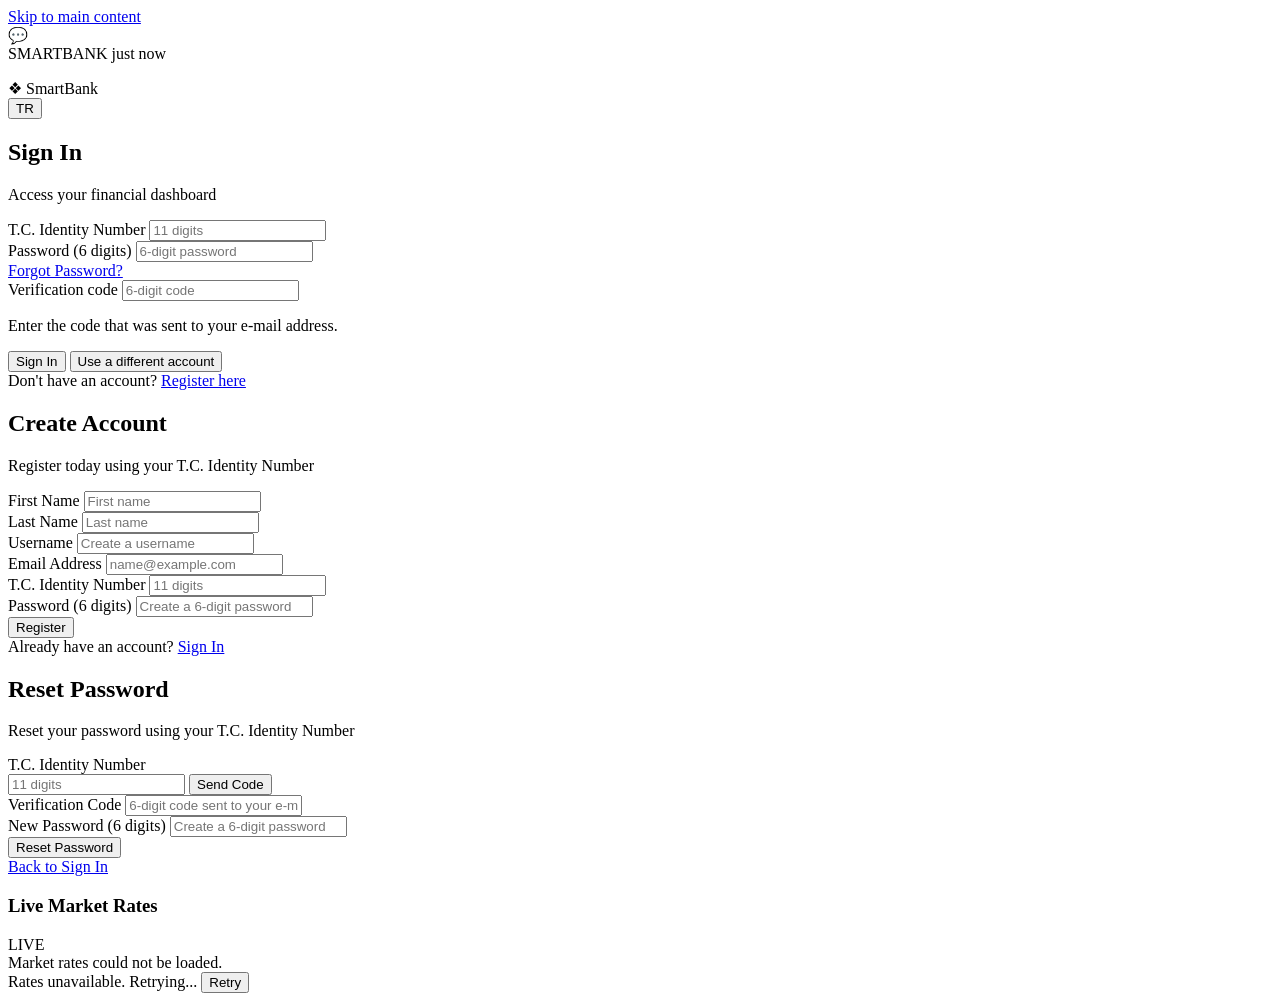
==== commit 4b1a989f: "feat(web): pages - pinned SRI scripts, per-page CSP, accessible markup, data-i18n - index.html loads" ====
--- a/src/SmartBank.Web/index.html
+++ b/src/SmartBank.Web/index.html
@@ -3,169 +3,178 @@
 <head>
     <meta charset="UTF-8">
     <meta name="viewport" content="width=device-width, initial-scale=1.0">
-    <!-- Defense in depth against XSS: no inline scripts or event attributes are allowed; see docs/DEFENSE.md. -->
-    <meta http-equiv="Content-Security-Policy" content="default-src 'self'; script-src 'self' https://cdnjs.cloudflare.com https://cdn.jsdelivr.net; style-src 'self' 'unsafe-inline' https://fonts.googleapis.com; font-src https://fonts.gstatic.com; img-src 'self' data: https://api.qrserver.com; connect-src 'self' http://localhost:5038 ws://localhost:5038 https://smartbank-fintech-api.onrender.com wss://smartbank-fintech-api.onrender.com; object-src 'none'; base-uri 'self'; form-action 'self'">
+    <!-- Defense in depth against XSS: no inline scripts or event attributes are allowed and this page loads no third-party script at all; styles come from styles.css and Google Fonts only (no inline style attributes, so no 'unsafe-inline'); see docs/DEFENSE.md.
+         connect-src lists the production API and localhost:5038 (local development only; for a LAN test add that host here). -->
+    <meta http-equiv="Content-Security-Policy" content="default-src 'self'; script-src 'self'; style-src 'self' https://fonts.googleapis.com; font-src https://fonts.gstatic.com; img-src 'self' data:; connect-src 'self' http://localhost:5038 ws://localhost:5038 https://smartbank-fintech-api.onrender.com wss://smartbank-fintech-api.onrender.com; object-src 'none'; base-uri 'self'; form-action 'self'">
+    <meta name="referrer" content="no-referrer">
+    <meta name="description" content="SmartBank demo: a secure online banking portal with accounts, transfers, currency exchange, credit cards and live support.">
+    <meta name="theme-color" content="#0a0e1a">
+    <link rel="icon" href="data:image/svg+xml,%3Csvg xmlns='http://www.w3.org/2000/svg' viewBox='0 0 32 32'%3E%3Crect width='32' height='32' rx='7' fill='%230a0e1a'/%3E%3Ctext x='16' y='24' font-size='22' text-anchor='middle' fill='%2300a2ff'%3E%E2%9D%96%3C/text%3E%3C/svg%3E">
     <title>SmartBank - Secure Banking Portal</title>
     <link rel="preconnect" href="https://fonts.googleapis.com">
     <link rel="preconnect" href="https://fonts.gstatic.com" crossorigin>
     <link href="https://fonts.googleapis.com/css2?family=Outfit:wght@300;400;600;800&family=Inter:wght@300;400;600&display=swap" rel="stylesheet">
-    <link rel="stylesheet" href="styles.css">
+    <link rel="stylesheet" href="styles.css?v=1.3.0">
 </head>
-<body class="auth-page">
-    <div class="background-decor">
+<body class="auth-page" data-page="login" data-title-i18n="title.login">
+    <a class="skip-link" href="#main-content" data-i18n="a11y.skip">Skip to main content</a>
+
+    <div class="background-decor" aria-hidden="true">
         <div class="circle circle-1"></div>
         <div class="circle circle-2"></div>
     </div>
-    
-    <!-- Mock SMS Toast Notification -->
-    <div id="mock-sms-toast" class="mock-sms-toast hidden">
-        <div class="sms-icon">💬</div>
+
+    <!-- Demo notification toast (one-time codes). Announced to screen readers. -->
+    <div id="mock-sms-toast" class="mock-sms-toast hidden" role="status" aria-live="polite" aria-atomic="true">
+        <div class="sms-icon" aria-hidden="true">💬</div>
         <div class="sms-content">
             <div class="sms-header">
-                <span class="sms-app-name">SMARTBANK SMS</span>
-                <span class="sms-time" id="sms-time-label">just now</span>
+                <span class="sms-app-name" id="sms-app-name">SMARTBANK</span>
+                <span class="sms-time" id="sms-time-label" data-i18n="toast.now">just now</span>
             </div>
-            <p id="sms-text" class="sms-text">Verification code: 123456</p>
+            <p id="sms-text" class="sms-text"></p>
         </div>
     </div>
 
     <!-- Header & Language Toggle -->
     <header class="main-header">
         <div class="logo">
-            <span class="logo-icon">❖</span> SmartBank
+            <span class="logo-icon" aria-hidden="true">❖</span> SmartBank
         </div>
-        <button id="lang-toggle" class="btn btn-secondary">TR</button>
+        <button type="button" id="lang-toggle" class="btn btn-secondary" data-i18n-aria-label="a11y.langToggle" aria-label="Switch language">TR</button>
     </header>
 
-    <main class="auth-container">
+    <main class="auth-container" id="main-content" tabindex="-1">
         <div class="auth-wrapper-split">
             <div class="auth-forms-column">
                 <!-- Login Card -->
                 <div id="login-card" class="card glassmorphism auth-card">
-                    <h2 id="login-title">Sign In</h2>
-                    <p id="login-subtitle" class="text-muted">Access your financial dashboard</p>
+                    <h2 id="login-title" data-i18n="login.title">Sign In</h2>
+                    <p id="login-subtitle" class="text-muted" data-i18n="login.subtitle">Access your financial dashboard</p>
 
                     <form id="login-form" novalidate>
                         <div class="form-group">
-                            <label id="lbl-username-login" for="login-tckn">T.C. Kimlik Numarası</label>
-                            <input type="text" id="login-tckn" class="form-control" required maxlength="11" pattern="\d*" placeholder="Enter T.C. Kimlik Numarası">
+                            <label for="login-tckn" data-i18n="field.tckn">T.C. Identity Number</label>
+                            <input type="text" id="login-tckn" class="form-control" required maxlength="11" pattern="\d*" inputmode="numeric" autocomplete="username" data-i18n-placeholder="ph.tckn" placeholder="11 digits">
                         </div>
                         <div class="form-group">
-                            <label id="lbl-password-login" for="login-password">Password</label>
-                            <input type="password" id="login-password" class="form-control" required maxlength="6" pattern="\d*" placeholder="Enter 6-digit password">
-                            <div style="text-align: right; margin-top: 0.5rem;">
-                                <a href="#" id="link-to-forgot" class="link-highlight" style="font-size: 0.8rem;">Forgot Password?</a>
+                            <label for="login-password" data-i18n="field.password">Password (6 digits)</label>
+                            <input type="password" id="login-password" class="form-control" required maxlength="6" pattern="\d*" inputmode="numeric" autocomplete="current-password" data-i18n-placeholder="ph.password" placeholder="6-digit password">
+                            <div class="forgot-row">
+                                <a href="#" id="link-to-forgot" class="link-highlight small-link" role="button" data-i18n="login.forgot">Forgot Password?</a>
                             </div>
                         </div>
                         <div id="login-2fa-group" class="form-group hidden">
-                            <label id="lbl-2fa-login" for="login-2fa-code">2FA Doğrulama Kodu</label>
-                            <input type="text" id="login-2fa-code" class="form-control" maxlength="6" pattern="\d*" placeholder="6 haneli kodu girin">
-                            <p class="text-muted" style="font-size: 0.75rem; margin-top: 0.25rem;">E-posta adresinize gönderilen veya üstteki SMS bildirimindeki kodu girin.</p>
+                            <label for="login-2fa-code" data-i18n="field.twofaCode">Verification code</label>
+                            <input type="text" id="login-2fa-code" class="form-control" maxlength="6" pattern="\d*" inputmode="numeric" autocomplete="one-time-code" data-i18n-placeholder="ph.code" placeholder="6-digit code">
+                            <p id="login-2fa-hint" class="text-muted small-hint" data-i18n="login.twofaHint">Enter the code that was sent to your e-mail address.</p>
                         </div>
-                        <button type="submit" id="btn-login-submit" class="btn btn-primary btn-block">Login</button>
+                        <button type="submit" id="btn-login-submit" class="btn btn-primary btn-block" data-i18n="login.submit">Sign In</button>
+                        <button type="button" id="btn-login-back" class="btn btn-secondary btn-block hidden back-btn" data-i18n="login.back">Use a different account</button>
                     </form>
 
-                    <div id="login-error" class="alert alert-danger hidden"></div>
+                    <div id="login-error" class="alert alert-danger hidden" role="alert"></div>
 
                     <div class="card-footer">
-                        <span id="txt-no-account">Don't have an account?</span> 
-                        <a href="#" id="link-to-register" class="link-highlight">Register here</a>
+                        <span data-i18n="login.noAccount">Don't have an account?</span>
+                        <a href="#" id="link-to-register" class="link-highlight" role="button" data-i18n="login.register">Register here</a>
                     </div>
                 </div>
 
                 <!-- Register Card -->
                 <div id="register-card" class="card glassmorphism auth-card hidden">
-                    <h2 id="register-title">Create Account</h2>
-                    <p id="register-subtitle" class="text-muted">Start your smart banking journey today</p>
+                    <h2 id="register-title" data-i18n="register.title">Create Account</h2>
+                    <p id="register-subtitle" class="text-muted" data-i18n="register.subtitle">Start your smart banking journey today</p>
 
                     <form id="register-form" novalidate>
                         <div class="form-row-flex">
                             <div class="form-group flex-1">
-                                <label id="lbl-firstname" for="reg-firstname">First Name</label>
-                                <input type="text" id="reg-firstname" class="form-control" required pattern="[a-zA-ZçğışöüÇĞİŞÖÜ\s]*" placeholder="Enter first name">
+                                <label for="reg-firstname" data-i18n="field.firstName">First Name</label>
+                                <input type="text" id="reg-firstname" class="form-control" required maxlength="50" autocomplete="given-name" data-i18n-placeholder="ph.firstName" placeholder="First name">
                             </div>
                             <div class="form-group flex-1">
-                                <label id="lbl-lastname" for="reg-lastname">Last Name</label>
-                                <input type="text" id="reg-lastname" class="form-control" required pattern="[a-zA-ZçğışöüÇĞİŞÖÜ]*" placeholder="Enter last name">
+                                <label for="reg-lastname" data-i18n="field.lastName">Last Name</label>
+                                <input type="text" id="reg-lastname" class="form-control" required maxlength="50" autocomplete="family-name" data-i18n-placeholder="ph.lastName" placeholder="Last name">
                             </div>
                         </div>
                         <div class="form-group">
-                            <label id="lbl-username-reg" for="reg-username">Username</label>
-                            <input type="text" id="reg-username" class="form-control" required placeholder="Create username">
+                            <label for="reg-username" data-i18n="field.username">Username</label>
+                            <input type="text" id="reg-username" class="form-control" required maxlength="50" autocomplete="nickname" autocapitalize="none" spellcheck="false" data-i18n-placeholder="ph.username" placeholder="Create a username">
                         </div>
                         <div class="form-group">
-                            <label id="lbl-reg-email" for="reg-email">Email Address</label>
-                            <input type="email" id="reg-email" class="form-control" required placeholder="Enter your email address">
+                            <label for="reg-email" data-i18n="field.email">Email Address</label>
+                            <input type="email" id="reg-email" class="form-control" required maxlength="100" autocomplete="email" inputmode="email" data-i18n-placeholder="ph.email" placeholder="name@example.com">
                         </div>
                         <div class="form-group">
-                            <label id="lbl-reg-tckn" for="reg-tckn">T.C. Kimlik Numarası</label>
-                            <input type="text" id="reg-tckn" class="form-control" required maxlength="11" pattern="\d*" placeholder="Enter your T.C. Kimlik Numarası">
+                            <label for="reg-tckn" data-i18n="field.tckn">T.C. Identity Number</label>
+                            <input type="text" id="reg-tckn" class="form-control" required maxlength="11" pattern="\d*" inputmode="numeric" autocomplete="off" data-i18n-placeholder="ph.tckn" placeholder="11 digits">
                         </div>
                         <div class="form-group">
-                            <label id="lbl-password-reg" for="reg-password">Password</label>
-                            <input type="password" id="reg-password" class="form-control" required maxlength="6" pattern="\d*" placeholder="Create 6-digit password">
+                            <label for="reg-password" data-i18n="field.password">Password (6 digits)</label>
+                            <input type="password" id="reg-password" class="form-control" required maxlength="6" pattern="\d*" inputmode="numeric" autocomplete="new-password" data-i18n-placeholder="ph.newPassword" placeholder="Create a 6-digit password">
                         </div>
-                        <button type="submit" id="btn-register-submit" class="btn btn-primary btn-block">Register</button>
+                        <button type="submit" id="btn-register-submit" class="btn btn-primary btn-block" data-i18n="register.submit">Register</button>
                     </form>
 
-                    <div id="register-error" class="alert alert-danger hidden"></div>
+                    <div id="register-error" class="alert alert-danger hidden" role="alert"></div>
 
                     <div class="card-footer">
-                        <span id="txt-has-account">Already have an account?</span> 
-                        <a href="#" id="link-to-login" class="link-highlight">Sign In</a>
+                        <span data-i18n="register.hasAccount">Already have an account?</span>
+                        <a href="#" id="link-to-login" class="link-highlight" role="button" data-i18n="register.signIn">Sign In</a>
                     </div>
                 </div>
 
                 <!-- Forgot Password Card -->
                 <div id="forgot-card" class="card glassmorphism auth-card hidden">
-                    <h2 id="forgot-title">Reset Password</h2>
-                    <p id="forgot-subtitle" class="text-muted">Enter email to reset password</p>
+                    <h2 id="forgot-title" data-i18n="forgot.title">Reset Password</h2>
+                    <p id="forgot-subtitle" class="text-muted" data-i18n="forgot.subtitle">Reset your password using your T.C. Identity Number</p>
 
                     <form id="forgot-form" novalidate>
                         <div class="form-group">
-                            <label id="lbl-email-forgot" for="forgot-tckn">T.C. Kimlik Numarası</label>
-                            <div style="display: flex; gap: 0.5rem;">
-                                <input type="text" id="forgot-tckn" class="form-control" required maxlength="11" pattern="\d*" placeholder="Enter registered T.C. Kimlik Numarası">
-                                <button type="button" id="btn-forgot-send" class="btn btn-secondary" style="white-space: nowrap;">Send Code</button>
+                            <label for="forgot-tckn" data-i18n="field.tckn">T.C. Identity Number</label>
+                            <div class="input-with-button">
+                                <input type="text" id="forgot-tckn" class="form-control" required maxlength="11" pattern="\d*" inputmode="numeric" autocomplete="username" data-i18n-placeholder="ph.tckn" placeholder="11 digits">
+                                <button type="button" id="btn-forgot-send" class="btn btn-secondary nowrap" data-i18n="forgot.sendCode">Send Code</button>
                             </div>
                         </div>
                         <div class="form-group">
-                            <label id="lbl-forgot-code" for="forgot-code">Verification Code</label>
-                            <input type="text" id="forgot-code" class="form-control" required maxlength="6" pattern="\d*" inputmode="numeric" autocomplete="one-time-code" placeholder="6-digit code sent to your e-mail">
+                            <label for="forgot-code" data-i18n="field.verificationCode">Verification Code</label>
+                            <input type="text" id="forgot-code" class="form-control" required maxlength="6" pattern="\d*" inputmode="numeric" autocomplete="one-time-code" data-i18n-placeholder="ph.emailCode" placeholder="6-digit code sent to your e-mail">
                         </div>
                         <div class="form-group">
-                            <label id="lbl-new-password" for="forgot-new-password">New Password</label>
-                            <input type="password" id="forgot-new-password" class="form-control" required maxlength="6" pattern="\d*" placeholder="Enter new 6-digit password">
+                            <label for="forgot-new-password" data-i18n="field.newPassword">New Password (6 digits)</label>
+                            <input type="password" id="forgot-new-password" class="form-control" required maxlength="6" pattern="\d*" inputmode="numeric" autocomplete="new-password" data-i18n-placeholder="ph.newPassword" placeholder="Create a 6-digit password">
                         </div>
-                        <button type="submit" id="btn-forgot-submit" class="btn btn-primary btn-block">Reset Password</button>
+                        <button type="submit" id="btn-forgot-submit" class="btn btn-primary btn-block" data-i18n="forgot.submit">Reset Password</button>
                     </form>
 
-                    <div id="forgot-error" class="alert alert-danger hidden"></div>
-                    <div id="forgot-success" class="alert alert-success hidden"></div>
+                    <div id="forgot-error" class="alert alert-danger hidden" role="alert"></div>
+                    <div id="forgot-success" class="alert alert-success hidden" role="status"></div>
 
                     <div class="card-footer">
-                        <a href="#" id="link-forgot-to-login" class="link-highlight">Back to Sign In</a>
+                        <a href="#" id="link-forgot-to-login" class="link-highlight" role="button" data-i18n="forgot.back">Back to Sign In</a>
                     </div>
                 </div>
             </div>
 
             <!-- Market Rates Column -->
-            <div class="market-rates-column card glassmorphism">
+            <section class="market-rates-column card glassmorphism" aria-labelledby="title-market-rates">
                 <div class="market-header">
-                    <h3 id="title-market-rates">Canlı Piyasalar</h3>
-                    <span class="live-indicator"><span class="live-dot animate-pulse-slow"></span>LIVE</span>
+                    <h3 id="title-market-rates" data-i18n="market.title">Live Market Rates</h3>
+                    <span class="live-indicator"><span class="live-dot animate-pulse-slow" aria-hidden="true"></span><span data-i18n="market.live">LIVE</span></span>
                 </div>
-                <div id="market-rates-list" class="market-rates-list">
-                    <div class="loading-spinner">Yükleniyor...</div>
+                <div id="market-rates-list" class="market-rates-list" aria-live="off">
+                    <div class="loading-spinner" data-i18n="common.loading">Loading...</div>
                 </div>
                 <div class="market-footer">
-                    <span id="txt-rates-updated">Son Güncelleme: --:--:--</span>
+                    <span id="txt-rates-updated" role="status">--:--:--</span>
+                    <button type="button" id="btn-market-retry" class="btn btn-secondary btn-xs hidden" data-i18n="common.retry">Retry</button>
                 </div>
-            </div>
+            </section>
         </div>
     </main>
 
     <!-- Core App JS -->
-    <script src="app.js?v=1.2.0"></script>
+    <script src="app.js?v=1.3.0"></script>
 </body>
 </html>
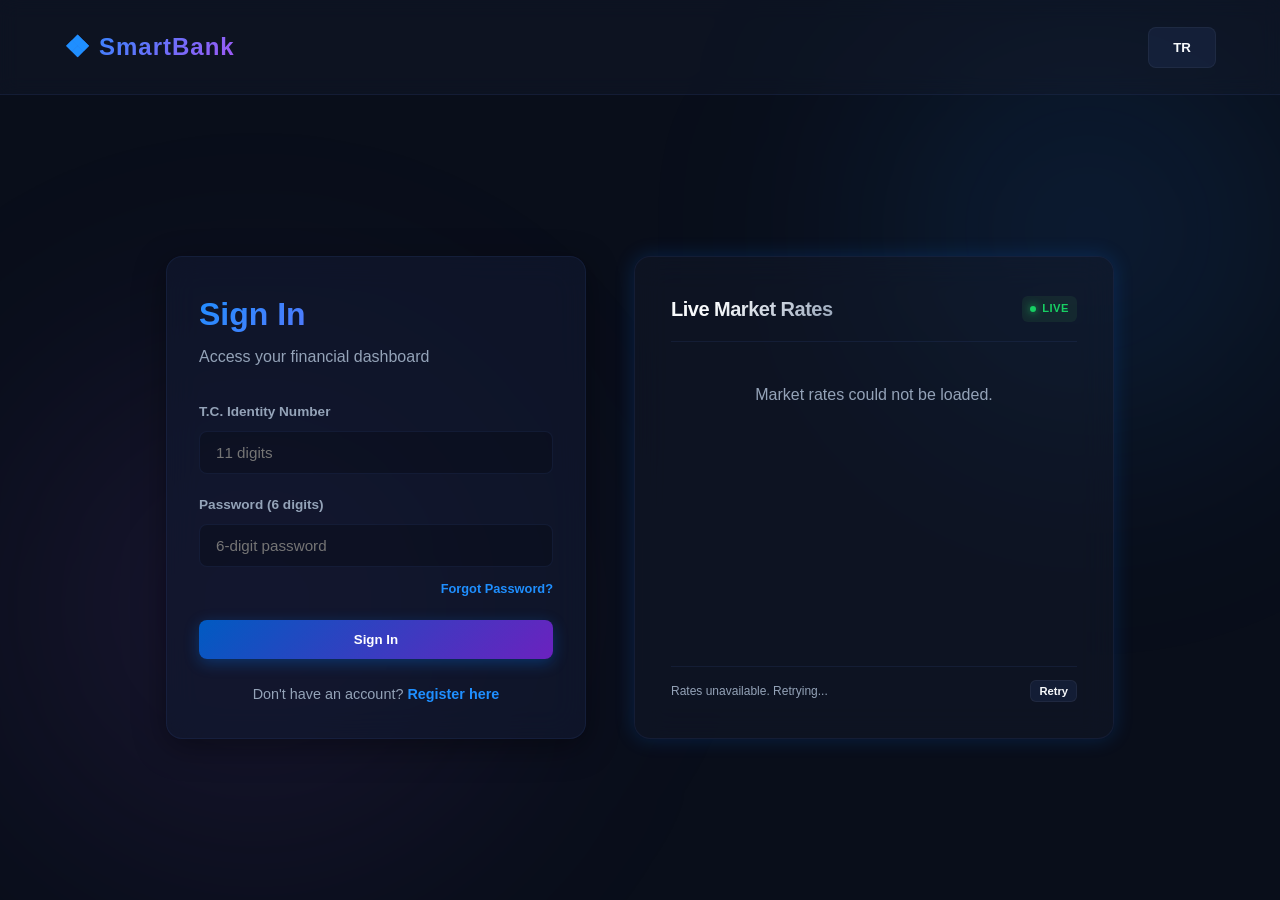
==== commit 588fe33b: "ui: contrast, live regions, new widgets and form names (markup and styles) - white-text surfaces use" ====
--- a/src/SmartBank.Web/index.html
+++ b/src/SmartBank.Web/index.html
@@ -52,14 +52,14 @@
                     <h2 id="login-title" data-i18n="login.title">Sign In</h2>
                     <p id="login-subtitle" class="text-muted" data-i18n="login.subtitle">Access your financial dashboard</p>
 
-                    <form id="login-form" novalidate>
+                    <form id="login-form" method="post" novalidate>
                         <div class="form-group">
                             <label for="login-tckn" data-i18n="field.tckn">T.C. Identity Number</label>
-                            <input type="text" id="login-tckn" class="form-control" required maxlength="11" pattern="\d*" inputmode="numeric" autocomplete="username" data-i18n-placeholder="ph.tckn" placeholder="11 digits">
+                            <input type="text" id="login-tckn" name="username" class="form-control" required maxlength="11" pattern="\d*" inputmode="numeric" autocomplete="username" data-i18n-placeholder="ph.tckn" placeholder="11 digits">
                         </div>
                         <div class="form-group">
                             <label for="login-password" data-i18n="field.password">Password (6 digits)</label>
-                            <input type="password" id="login-password" class="form-control" required maxlength="6" pattern="\d*" inputmode="numeric" autocomplete="current-password" data-i18n-placeholder="ph.password" placeholder="6-digit password">
+                            <input type="password" id="login-password" name="password" class="form-control" required maxlength="6" pattern="\d*" inputmode="numeric" autocomplete="current-password" data-i18n-placeholder="ph.password" placeholder="6-digit password">
                             <div class="forgot-row">
                                 <a href="#" id="link-to-forgot" class="link-highlight small-link" role="button" data-i18n="login.forgot">Forgot Password?</a>
                             </div>
@@ -70,6 +70,7 @@
                             <p id="login-2fa-hint" class="text-muted small-hint" data-i18n="login.twofaHint">Enter the code that was sent to your e-mail address.</p>
                         </div>
                         <button type="submit" id="btn-login-submit" class="btn btn-primary btn-block" data-i18n="login.submit">Sign In</button>
+                        <button type="button" id="btn-login-resend" class="btn btn-secondary btn-block hidden btn-resend" data-i18n="login.resend">Send a new code</button>
                         <button type="button" id="btn-login-back" class="btn btn-secondary btn-block hidden back-btn" data-i18n="login.back">Use a different account</button>
                     </form>
 
@@ -86,7 +87,7 @@
                     <h2 id="register-title" data-i18n="register.title">Create Account</h2>
                     <p id="register-subtitle" class="text-muted" data-i18n="register.subtitle">Start your smart banking journey today</p>
 
-                    <form id="register-form" novalidate>
+                    <form id="register-form" method="post" novalidate>
                         <div class="form-row-flex">
                             <div class="form-group flex-1">
                                 <label for="reg-firstname" data-i18n="field.firstName">First Name</label>
@@ -103,7 +104,7 @@
                         </div>
                         <div class="form-group">
                             <label for="reg-email" data-i18n="field.email">Email Address</label>
-                            <input type="email" id="reg-email" class="form-control" required maxlength="100" autocomplete="email" inputmode="email" data-i18n-placeholder="ph.email" placeholder="name@example.com">
+                            <input type="email" id="reg-email" name="email" class="form-control" required maxlength="100" autocomplete="email" inputmode="email" data-i18n-placeholder="ph.email" placeholder="name@example.com">
                         </div>
                         <div class="form-group">
                             <label for="reg-tckn" data-i18n="field.tckn">T.C. Identity Number</label>
@@ -111,7 +112,7 @@
                         </div>
                         <div class="form-group">
                             <label for="reg-password" data-i18n="field.password">Password (6 digits)</label>
-                            <input type="password" id="reg-password" class="form-control" required maxlength="6" pattern="\d*" inputmode="numeric" autocomplete="new-password" data-i18n-placeholder="ph.newPassword" placeholder="Create a 6-digit password">
+                            <input type="password" id="reg-password" name="new-password" class="form-control" required maxlength="6" pattern="\d*" inputmode="numeric" autocomplete="new-password" data-i18n-placeholder="ph.newPassword" placeholder="Create a 6-digit password">
                         </div>
                         <button type="submit" id="btn-register-submit" class="btn btn-primary btn-block" data-i18n="register.submit">Register</button>
                     </form>
@@ -129,7 +130,7 @@
                     <h2 id="forgot-title" data-i18n="forgot.title">Reset Password</h2>
                     <p id="forgot-subtitle" class="text-muted" data-i18n="forgot.subtitle">Reset your password using your T.C. Identity Number</p>
 
-                    <form id="forgot-form" novalidate>
+                    <form id="forgot-form" method="post" novalidate>
                         <div class="form-group">
                             <label for="forgot-tckn" data-i18n="field.tckn">T.C. Identity Number</label>
                             <div class="input-with-button">
@@ -143,7 +144,7 @@
                         </div>
                         <div class="form-group">
                             <label for="forgot-new-password" data-i18n="field.newPassword">New Password (6 digits)</label>
-                            <input type="password" id="forgot-new-password" class="form-control" required maxlength="6" pattern="\d*" inputmode="numeric" autocomplete="new-password" data-i18n-placeholder="ph.newPassword" placeholder="Create a 6-digit password">
+                            <input type="password" id="forgot-new-password" name="new-password" class="form-control" required maxlength="6" pattern="\d*" inputmode="numeric" autocomplete="new-password" data-i18n-placeholder="ph.newPassword" placeholder="Create a 6-digit password">
                         </div>
                         <button type="submit" id="btn-forgot-submit" class="btn btn-primary btn-block" data-i18n="forgot.submit">Reset Password</button>
                     </form>
@@ -167,7 +168,7 @@
                     <div class="loading-spinner" data-i18n="common.loading">Loading...</div>
                 </div>
                 <div class="market-footer">
-                    <span id="txt-rates-updated" role="status">--:--:--</span>
+                    <span id="txt-rates-updated">--:--:--</span>
                     <button type="button" id="btn-market-retry" class="btn btn-secondary btn-xs hidden" data-i18n="common.retry">Retry</button>
                 </div>
             </section>
--- a/src/SmartBank.Web/styles.css
+++ b/src/SmartBank.Web/styles.css
@@ -0,0 +1,3663 @@
+/* ==========================================================================
+   SmartBank Premium Design System - styles.css
+   Vanilla CSS with CSS Variables, HSL Color Model, and Glassmorphism
+   ========================================================================== */
+
+:root {
+    /* Color Palette */
+    --bg-primary: hsl(222, 47%, 7%);
+    --bg-card: hsla(223, 47%, 13%, 0.65);
+    --bg-card-hover: hsla(223, 47%, 18%, 0.8);
+    --border-color: hsla(223, 47%, 30%, 0.25);
+    --border-hover: hsla(210, 100%, 56%, 0.4);
+    
+    --text-main: hsl(210, 40%, 98%);
+    --text-muted: hsl(215, 20%, 65%);
+    
+    --accent-blue: hsl(210, 100%, 56%);
+    --accent-blue-rgb: 0, 122, 255;
+    --accent-purple: hsl(270, 89%, 65%);
+    --accent-green: hsl(145, 80%, 45%);
+    --accent-red: hsl(355, 80%, 50%);
+    
+    --gradient-primary: linear-gradient(135deg, var(--accent-blue) 0%, var(--accent-purple) 100%);
+    /* Darker stops for surfaces that carry white text: at least 4.5:1 along the whole gradient (the bright one is only for gradient text and accents). */
+    --gradient-solid: linear-gradient(135deg, hsl(212, 100%, 38%) 0%, hsl(268, 70%, 44%) 100%);
+    --gradient-glow: radial-gradient(circle, rgba(0, 122, 255, 0.15) 0%, rgba(138, 43, 226, 0.05) 50%, transparent 100%);
+    
+    /* Effects & Shadows */
+    --shadow-soft: 0 8px 32px 0 rgba(0, 0, 0, 0.4);
+    --shadow-glow: 0 0 20px 0 rgba(0, 122, 255, 0.2);
+    --blur-strength: blur(16px);
+    --transition-fast: all 0.25s cubic-bezier(0.4, 0, 0.2, 1);
+    --transition-medium: all 0.4s cubic-bezier(0.4, 0, 0.2, 1);
+}
+
+/* Reset & Base Styles */
+* {
+    margin: 0;
+    padding: 0;
+    box-sizing: border-box;
+}
+
+body {
+    font-family: 'Inter', sans-serif;
+    background-color: var(--bg-primary);
+    color: var(--text-main);
+    min-height: 100vh;
+    overflow-x: hidden;
+    position: relative;
+    line-height: 1.6;
+}
+
+h1, h2, h3, h4, h5, h6, .logo {
+    font-family: 'Outfit', sans-serif;
+    font-weight: 600;
+}
+
+/* Background Glowing Elements */
+.background-decor {
+    position: fixed;
+    top: 0;
+    left: 0;
+    width: 100%;
+    height: 100%;
+    z-index: -1;
+    overflow: hidden;
+    pointer-events: none;
+}
+
+.circle {
+    position: absolute;
+    border-radius: 50%;
+    filter: blur(100px);
+}
+
+.circle-1 {
+    top: -10%;
+    right: -10%;
+    width: 50vw;
+    height: 50vw;
+    background: radial-gradient(circle, hsla(210, 100%, 56%, 0.15) 0%, transparent 70%);
+}
+
+.circle-2 {
+    bottom: -10%;
+    left: -10%;
+    width: 60vw;
+    height: 60vw;
+    background: radial-gradient(circle, hsla(270, 89%, 65%, 0.12) 0%, transparent 70%);
+}
+
+/* Layout Elements */
+.main-header {
+    width: 100%;
+    padding: 1.5rem 5%;
+    display: flex;
+    justify-content: space-between;
+    align-items: center;
+    border-bottom: 1px solid var(--border-color);
+    background-color: rgba(22, 28, 45, 0.4);
+    backdrop-filter: blur(10px);
+    z-index: 10;
+}
+
+.logo {
+    font-size: 1.5rem;
+    font-weight: 800;
+    letter-spacing: 1px;
+    background: var(--gradient-primary);
+    -webkit-background-clip: text;
+    -webkit-text-fill-color: transparent;
+    display: flex;
+    align-items: center;
+    gap: 0.5rem;
+}
+
+.logo-icon {
+    font-size: 1.8rem;
+    -webkit-text-fill-color: initial;
+    color: var(--accent-blue);
+}
+
+.header-actions {
+    display: flex;
+    align-items: center;
+    gap: 1rem;
+}
+
+.user-badge {
+    background-color: var(--border-color);
+    padding: 0.4rem 1rem;
+    border-radius: 50px;
+    font-size: 0.85rem;
+    font-weight: 600;
+    border: 1px solid rgba(255, 255, 255, 0.05);
+}
+
+.badge-role {
+    font-size: 0.75rem;
+    padding: 0.2rem 0.5rem;
+    background: var(--gradient-solid);
+    color: white;
+    /* .logo paints its text with a transparent fill (gradient text) and children inherit it: without this the label was invisible. */
+    -webkit-text-fill-color: white;
+    border-radius: 4px;
+    font-weight: 600;
+    margin-left: 0.5rem;
+    vertical-align: middle;
+}
+
+/* Card & Glassmorphism Design */
+.glassmorphism {
+    background: var(--bg-card);
+    backdrop-filter: var(--blur-strength);
+    -webkit-backdrop-filter: var(--blur-strength);
+    border: 1px solid var(--border-color);
+    box-shadow: var(--shadow-soft);
+}
+
+.card {
+    border-radius: 16px;
+    padding: 2rem;
+    transition: var(--transition-medium);
+}
+
+.card:hover {
+    border-color: var(--border-hover);
+    box-shadow: var(--shadow-glow), var(--shadow-soft);
+}
+
+/* Buttons */
+.btn {
+    font-family: 'Outfit', sans-serif;
+    font-weight: 600;
+    border-radius: 8px;
+    padding: 0.75rem 1.5rem;
+    cursor: pointer;
+    border: none;
+    transition: var(--transition-fast);
+    display: inline-flex;
+    justify-content: center;
+    align-items: center;
+    text-decoration: none;
+}
+
+.btn-primary {
+    background: var(--gradient-solid);
+    color: white;
+    box-shadow: 0 4px 15px rgba(0, 122, 255, 0.3);
+}
+
+.btn-primary:hover {
+    transform: translateY(-2px);
+    box-shadow: 0 6px 20px rgba(0, 122, 255, 0.5);
+}
+
+.btn-secondary {
+    background-color: var(--border-color);
+    color: var(--text-main);
+    border: 1px solid rgba(255, 255, 255, 0.05);
+}
+
+.btn-secondary:hover {
+    background-color: rgba(255, 255, 255, 0.1);
+    border-color: rgba(255, 255, 255, 0.2);
+}
+
+.btn-danger {
+    background-color: hsla(355, 80%, 50%, 0.2);
+    color: hsl(355, 100%, 74%);
+    border: 1px solid hsla(355, 80%, 50%, 0.4);
+}
+
+.btn-danger:hover {
+    background-color: var(--accent-red);
+    color: white;
+}
+
+.btn-block {
+    display: flex;
+    width: 100%;
+}
+
+.btn-sm {
+    padding: 0.4rem 0.8rem;
+    font-size: 0.8rem;
+    border-radius: 6px;
+}
+
+/* Input Fields */
+.form-group {
+    margin-bottom: 1.25rem;
+}
+
+.form-group label {
+    display: block;
+    margin-bottom: 0.5rem;
+    font-size: 0.85rem;
+    font-weight: 600;
+    color: var(--text-muted);
+}
+
+.form-control {
+    width: 100%;
+    padding: 0.75rem 1rem;
+    background-color: rgba(0, 0, 0, 0.2);
+    border: 1px solid var(--border-color);
+    border-radius: 8px;
+    color: var(--text-main);
+    font-family: 'Inter', sans-serif;
+    font-size: 0.95rem;
+    transition: var(--transition-fast);
+}
+
+.form-control:focus {
+    outline: 2px solid transparent;
+    border-color: var(--accent-blue);
+    box-shadow: 0 0 0 3px rgba(0, 122, 255, 0.15);
+    background-color: rgba(0, 0, 0, 0.3);
+}
+
+/* Alerts */
+.alert {
+    padding: 0.75rem 1rem;
+    border-radius: 8px;
+    margin-top: 1rem;
+    font-size: 0.85rem;
+    font-weight: 600;
+}
+
+.alert-danger {
+    background-color: hsla(355, 80%, 50%, 0.15);
+    border: 1px solid var(--accent-red);
+    color: hsl(355, 100%, 80%);
+}
+
+.alert-success {
+    background-color: hsla(145, 80%, 45%, 0.15);
+    border: 1px solid var(--accent-green);
+    color: hsl(145, 100%, 80%);
+}
+
+/* Auth Pages Style */
+.auth-page {
+    display: flex;
+    flex-direction: column;
+}
+
+.auth-container {
+    flex: 1;
+    display: flex;
+    justify-content: center;
+    align-items: center;
+    padding: 2rem 1rem;
+}
+
+.auth-card {
+    width: 100%;
+    max-width: 420px;
+    animation: fadeIn 0.5s ease-out;
+}
+
+.auth-card h2 {
+    font-size: 2rem;
+    margin-bottom: 0.25rem;
+    background: var(--gradient-primary);
+    -webkit-background-clip: text;
+    -webkit-text-fill-color: transparent;
+}
+
+.auth-card p {
+    margin-bottom: 2rem;
+}
+
+.card-footer {
+    margin-top: 1.5rem;
+    text-align: center;
+    font-size: 0.9rem;
+    color: var(--text-muted);
+}
+
+.link-highlight {
+    color: var(--accent-blue);
+    text-decoration: none;
+    font-weight: 600;
+    transition: var(--transition-fast);
+}
+
+.link-highlight:hover {
+    text-decoration: underline;
+    color: var(--accent-purple);
+}
+
+/* Customer Dashboard Grid */
+.dashboard-container {
+    padding: 2rem 5%;
+    max-width: 1400px;
+    margin: 0 auto;
+}
+
+.dashboard-section {
+    margin-bottom: 2.5rem;
+}
+
+.dashboard-section h3 {
+    font-size: 1.5rem;
+    margin-bottom: 1rem;
+    letter-spacing: 0.5px;
+}
+
+/* Account Cards */
+.accounts-grid {
+    display: grid;
+    grid-template-columns: repeat(auto-fill, minmax(280px, 1fr));
+    gap: 1.5rem;
+}
+
+.account-card {
+    background: linear-gradient(135deg, rgba(22, 28, 45, 0.9) 0%, rgba(138, 43, 226, 0.07) 100%);
+    border: 1px solid var(--border-color);
+    border-radius: 16px;
+    padding: 1.5rem;
+    cursor: pointer;
+    transition: var(--transition-medium);
+    position: relative;
+    overflow: hidden;
+}
+
+.account-card::before {
+    content: '';
+    position: absolute;
+    top: 0;
+    left: 0;
+    width: 100%;
+    height: 100%;
+    background: var(--gradient-primary);
+    opacity: 0;
+    transition: var(--transition-medium);
+    z-index: 0;
+}
+
+.account-card:hover {
+    transform: translateY(-4px);
+    border-color: var(--accent-blue);
+    box-shadow: var(--shadow-glow);
+}
+
+.account-card.active {
+    border-color: var(--accent-blue);
+    box-shadow: var(--shadow-glow);
+    background: linear-gradient(135deg, rgba(22, 28, 45, 0.9) 0%, rgba(0, 122, 255, 0.08) 100%);
+}
+
+.account-card.active::before {
+    opacity: 0.03;
+}
+
+.account-card > * {
+    position: relative;
+    z-index: 1;
+}
+
+.account-header {
+    display: flex;
+    justify-content: space-between;
+    color: var(--text-muted);
+    font-size: 0.85rem;
+    font-weight: 600;
+    margin-bottom: 1.5rem;
+}
+
+.account-number {
+    font-family: 'Outfit', sans-serif;
+    font-size: 1.1rem;
+    letter-spacing: 1px;
+}
+
+.account-balance {
+    font-size: 2rem;
+    font-weight: 800;
+    margin-bottom: 0.25rem;
+}
+
+.account-currency {
+    font-size: 1rem;
+    color: var(--accent-blue);
+    font-weight: 600;
+}
+
+/* Workspace Layout */
+.workspace-grid {
+    display: grid;
+    grid-template-columns: 1fr 2fr;
+    gap: 2rem;
+    align-items: start;
+}
+
+@media (max-width: 900px) {
+    .workspace-grid {
+        grid-template-columns: 1fr;
+    }
+}
+
+.workspace-item {
+    height: 100%;
+}
+
+.workspace-item h3 {
+    margin-bottom: 0.25rem;
+}
+
+.workspace-item p {
+    margin-bottom: 1.5rem;
+}
+
+/* Table Style */
+.table-container {
+    display: flex;
+    flex-direction: column;
+}
+
+.table-scroll {
+    overflow-x: auto;
+    flex: 1;
+}
+
+.table {
+    width: 100%;
+    border-collapse: collapse;
+    font-size: 0.95rem;
+}
+
+.table th, .table td {
+    padding: 0.6rem 0.8rem;
+    text-align: left;
+    border-bottom: 1px solid rgba(255, 255, 255, 0.05);
+}
+
+.table th {
+    color: var(--text-muted);
+    font-family: 'Outfit', sans-serif;
+    font-weight: 600;
+}
+
+.table tr {
+    transition: var(--transition-fast);
+}
+
+.table tbody tr:hover {
+    background-color: rgba(255, 255, 255, 0.02);
+}
+
+.text-right {
+    text-align: right !important;
+}
+
+.tx-amount-negative {
+    color: var(--accent-red);
+    font-weight: 600;
+}
+
+.tx-amount-positive {
+    color: var(--accent-green);
+    font-weight: 600;
+}
+
+/* Floating Chat Widget */
+.chat-widget {
+    position: fixed;
+    bottom: 2rem;
+    right: 2rem;
+    z-index: 100;
+}
+
+.chat-toggle {
+    display: flex;
+    align-items: center;
+    gap: 0.5rem;
+    border-radius: 50px;
+    padding: 0.75rem 1.5rem;
+    box-shadow: 0 8px 25px rgba(0, 122, 255, 0.4);
+}
+
+.chat-toggle-icon {
+    font-size: 1.2rem;
+}
+
+.chat-box {
+    position: absolute;
+    bottom: 4rem;
+    right: 0;
+    width: 380px;
+    height: 520px;
+    border-radius: 16px;
+    display: flex;
+    flex-direction: column;
+    overflow: hidden;
+    animation: slideUp 0.35s cubic-bezier(0.4, 0, 0.2, 1);
+}
+
+@media (max-width: 480px) {
+    .chat-box {
+        position: fixed;
+        bottom: 0;
+        right: 0;
+        width: 100%;
+        height: 100%;
+        border-radius: 0;
+    }
+}
+
+.chat-header {
+    background-color: rgba(22, 28, 45, 0.9);
+    padding: 1rem 1.25rem;
+    border-bottom: 1px solid var(--border-color);
+    display: flex;
+    justify-content: space-between;
+    align-items: center;
+}
+
+/* Chat Messages */
+.chat-messages {
+    flex: 1;
+    padding: 1.25rem;
+    overflow-y: auto;
+    display: flex;
+    flex-direction: column;
+    gap: 1rem;
+    background-color: rgba(0, 0, 0, 0.25);
+}
+
+.chat-placeholder {
+    height: 100%;
+    display: flex;
+    flex-direction: column;
+    justify-content: center;
+    align-items: center;
+    text-align: center;
+    padding: 2rem;
+    gap: 1.5rem;
+}
+
+.chat-placeholder p {
+    color: var(--text-muted);
+    font-size: 0.9rem;
+}
+
+/* Message Bubbles */
+.message-bubble {
+    max-width: 80%;
+    padding: 0.75rem 1rem;
+    border-radius: 12px;
+    font-size: 0.9rem;
+    position: relative;
+    animation: bubbleIn 0.3s ease-out;
+    word-break: break-word;
+}
+
+.message-bubble.user {
+    align-self: flex-end;
+    background: var(--gradient-solid);
+    color: white;
+    border-bottom-right-radius: 2px;
+}
+
+.message-bubble.ai {
+    align-self: flex-start;
+    background-color: rgba(255, 255, 255, 0.08);
+    color: var(--text-main);
+    border-bottom-left-radius: 2px;
+    border: 1px solid rgba(255, 255, 255, 0.05);
+}
+
+.message-bubble.agent {
+    align-self: flex-start;
+    background-color: hsla(210, 100%, 56%, 0.15);
+    color: var(--text-main);
+    border-bottom-left-radius: 2px;
+    border: 1px solid rgba(0, 122, 255, 0.2);
+}
+
+.message-timestamp {
+    display: block;
+    font-size: 0.65rem;
+    color: rgba(255, 255, 255, 0.4);
+    margin-top: 0.25rem;
+    text-align: right;
+}
+
+.chat-input-area {
+    padding: 1rem 1.25rem;
+    background-color: rgba(22, 28, 45, 0.9);
+    border-top: 1px solid var(--border-color);
+    display: flex;
+    gap: 0.5rem;
+}
+
+.chat-input-area input {
+    flex: 1;
+    background-color: rgba(0, 0, 0, 0.2);
+    border: 1px solid var(--border-color);
+    border-radius: 8px;
+    padding: 0.5rem 0.75rem;
+    color: var(--text-main);
+}
+
+.chat-input-area input:focus {
+    outline: 2px solid transparent;
+    border-color: var(--accent-blue);
+}
+
+/* Agent Workspace Layout */
+.agent-page {
+    display: flex;
+    flex-direction: column;
+}
+
+.agent-container {
+    flex: 1;
+    padding: 2rem 5%;
+    display: grid;
+    grid-template-columns: 350px 1fr;
+    gap: 2rem;
+    max-width: 1600px;
+    width: 100%;
+    margin: 0 auto;
+}
+
+@media (max-width: 800px) {
+    .agent-container {
+        grid-template-columns: 1fr;
+    }
+}
+
+.agent-sidebar {
+    height: calc(100vh - 120px);
+    display: flex;
+    flex-direction: column;
+    padding: 1.5rem;
+}
+
+.sidebar-header {
+    display: flex;
+    justify-content: space-between;
+    align-items: center;
+    margin-bottom: 1.5rem;
+}
+
+.sessions-list {
+    flex: 1;
+    overflow-y: auto;
+    display: flex;
+    flex-direction: column;
+    gap: 0.75rem;
+}
+
+.session-item {
+    padding: 1rem;
+    border-radius: 8px;
+    border: 1px solid var(--border-color);
+    cursor: pointer;
+    transition: var(--transition-fast);
+    background-color: rgba(0, 0, 0, 0.15);
+}
+
+.session-item:hover {
+    border-color: var(--accent-blue);
+    background-color: rgba(0, 0, 0, 0.25);
+}
+
+.session-item.active {
+    border-color: var(--accent-blue);
+    background-color: hsla(210, 100%, 56%, 0.08);
+}
+
+.session-item h5 {
+    font-size: 0.95rem;
+    margin-bottom: 0.25rem;
+}
+
+.session-item p {
+    font-size: 0.75rem;
+    color: var(--text-muted);
+}
+
+.agent-chat-area {
+    height: calc(100vh - 120px);
+    display: flex;
+    flex-direction: column;
+    padding: 0;
+    overflow: hidden;
+}
+
+.agent-chat-header {
+    padding: 1.25rem 2rem;
+    border-bottom: 1px solid var(--border-color);
+    background-color: rgba(22, 28, 45, 0.5);
+    display: flex;
+    justify-content: space-between;
+    align-items: center;
+}
+
+.text-xs {
+    font-size: 0.75rem;
+}
+
+.agent-messages-container {
+    flex: 1;
+    padding: 2rem;
+    overflow-y: auto;
+    display: flex;
+    flex-direction: column;
+    gap: 1.25rem;
+    background-color: rgba(0, 0, 0, 0.15);
+}
+
+.agent-chat-placeholder {
+    height: 100%;
+    display: flex;
+    flex-direction: column;
+    justify-content: center;
+    align-items: center;
+    gap: 1rem;
+    text-align: center;
+}
+
+.chat-placeholder-icon {
+    font-size: 3rem;
+}
+
+.agent-chat-input-area {
+    padding: 1.25rem 2rem;
+    border-top: 1px solid var(--border-color);
+    background-color: rgba(22, 28, 45, 0.5);
+    display: flex;
+    gap: 1rem;
+}
+
+.agent-chat-input-area input {
+    flex: 1;
+    background-color: rgba(0, 0, 0, 0.3);
+    border: 1px solid var(--border-color);
+    border-radius: 8px;
+    padding: 0.75rem 1rem;
+    color: var(--text-main);
+}
+
+.agent-chat-input-area input:focus {
+    outline: 2px solid transparent;
+    border-color: var(--accent-blue);
+}
+
+/* Utilities */
+.hidden {
+    display: none !important;
+}
+
+.text-center {
+    text-align: center !important;
+}
+
+.py-4 {
+    padding-top: 1.5rem;
+    padding-bottom: 1.5rem;
+}
+
+/* Animations */
+@keyframes fadeIn {
+    from { opacity: 0; transform: translateY(10px); }
+    to { opacity: 1; transform: translateY(0); }
+}
+
+@keyframes slideUp {
+    from { opacity: 0; transform: translateY(20px); }
+    to { opacity: 1; transform: translateY(0); }
+}
+@keyframes bubbleIn {
+    from { opacity: 0; transform: scale(0.9) translateY(5px); }
+    to { opacity: 1; transform: scale(1) translateY(0); }
+}
+
+/* ==========================================================================
+   Agentic AI Transfer Confirmation Widgets & System Message Cards
+   ========================================================================== */
+.transfer-confirm-card {
+    background: linear-gradient(135deg, rgba(22, 28, 45, 0.955) 0%, rgba(138, 43, 226, 0.15) 100%);
+    border: 1px solid var(--accent-purple);
+    border-radius: 12px;
+    padding: 1.25rem;
+    margin: 0.5rem 0;
+    box-shadow: 0 8px 32px rgba(138, 43, 226, 0.2);
+    align-self: flex-start;
+    width: 90%;
+    max-width: 320px;
+    animation: fadeIn 0.4s ease-out;
+}
+
+.transfer-confirm-title {
+    font-size: 1rem;
+    font-weight: 700;
+    color: var(--text-main);
+    margin-bottom: 0.75rem;
+    display: flex;
+    align-items: center;
+    gap: 0.5rem;
+    border-bottom: 1px solid rgba(255, 255, 255, 0.1);
+    padding-bottom: 0.5rem;
+}
+
+.transfer-confirm-title i {
+    color: var(--accent-purple);
+}
+
+.transfer-confirm-item {
+    font-size: 0.8rem;
+    margin-bottom: 0.5rem;
+    color: var(--text-muted);
+}
+
+.transfer-confirm-item strong {
+    color: var(--text-main);
+    display: block;
+    word-break: break-all;
+    font-family: monospace;
+    font-size: 0.85rem;
+}
+
+.transfer-confirm-amount {
+    font-size: 1.25rem;
+    font-weight: 800;
+    color: var(--accent-blue);
+    text-align: center;
+    margin: 0.75rem 0;
+}
+
+.transfer-confirm-actions {
+    display: flex;
+    gap: 0.5rem;
+    margin-top: 0.75rem;
+}
+
+.btn-confirm {
+    flex: 1;
+    padding: 0.5rem;
+    border-radius: 6px;
+    border: none;
+    font-weight: 600;
+    cursor: pointer;
+    font-size: 0.8rem;
+    transition: var(--transition-fast);
+    text-align: center;
+}
+
+.btn-confirm-yes {
+    background-color: var(--accent-green);
+    color: white;
+    box-shadow: 0 2px 10px rgba(76, 175, 80, 0.3);
+}
+
+.btn-confirm-yes:hover:not(:disabled) {
+    transform: translateY(-1px);
+    box-shadow: 0 4px 15px rgba(76, 175, 80, 0.5);
+}
+
+.btn-confirm-no {
+    background-color: rgba(255, 255, 255, 0.1);
+    color: var(--text-main);
+    border: 1px solid rgba(255, 255, 255, 0.05);
+}
+
+.btn-confirm-no:hover:not(:disabled) {
+    background-color: rgba(255, 255, 255, 0.15);
+}
+
+.btn-confirm:disabled {
+    opacity: 0.5;
+    cursor: not-allowed;
+    transform: none !important;
+    box-shadow: none !important;
+}
+
+/* Success & Failure System Cards */
+.system-status-card {
+    border-radius: 12px;
+    padding: 1rem;
+    margin: 0.5rem 0;
+    width: 90%;
+    max-width: 320px;
+    align-self: flex-start;
+    animation: fadeIn 0.4s ease-out;
+    font-size: 0.85rem;
+}
+
+.system-status-card.success {
+    background-color: hsla(145, 80%, 45%, 0.15);
+    border: 1px solid var(--accent-green);
+    color: hsl(145, 100%, 85%);
+    box-shadow: 0 4px 20px rgba(76, 175, 80, 0.15);
+}
+
+.system-status-card.failed {
+    background-color: hsla(355, 80%, 50%, 0.15);
+    border: 1px solid var(--accent-red);
+    color: hsl(355, 100%, 85%);
+    box-shadow: 0 4px 20px rgba(244, 67, 54, 0.15);
+}
+
+.system-status-title {
+    font-weight: 700;
+    margin-bottom: 0.5rem;
+    display: flex;
+    align-items: center;
+    gap: 0.5rem;
+}
+
+/* ==========================================================================
+   Phase 2 Premium Visual Enhancements (3D Customizer, typing indicator)
+   ========================================================================== */
+
+/* 3D Debit Card Customizer styles */
+.customizer-workspace {
+    display: flex;
+    flex-direction: column;
+    align-items: center;
+    gap: 1.5rem;
+    margin-top: 1rem;
+    width: 100%;
+}
+
+.debit-card-wrapper {
+    perspective: 1000px;
+    width: 320px;
+    height: 190px;
+    margin: 0.5rem 0;
+}
+
+.debit-card {
+    width: 100%;
+    height: 100%;
+    border-radius: 16px;
+    padding: 1.5rem;
+    position: relative;
+    overflow: hidden;
+    transform-style: preserve-3d;
+    transition: transform 0.15s ease-out, box-shadow 0.3s ease;
+    box-shadow: 0 15px 35px rgba(0, 0, 0, 0.4), inset 0 1px 0 rgba(255, 255, 255, 0.2);
+    border: 1px solid rgba(255, 255, 255, 0.1);
+    color: white;
+    display: flex;
+    flex-direction: column;
+    justify-content: space-between;
+}
+
+.debit-card:hover {
+    box-shadow: 0 20px 40px rgba(0, 0, 0, 0.6), 0 0 20px rgba(0, 122, 255, 0.1);
+}
+
+.card-chip {
+    width: 42px;
+    height: 32px;
+    background: linear-gradient(135deg, #f0c27b 0%, #a87932 100%);
+    border-radius: 6px;
+    position: absolute;
+    top: 3.25rem;
+    left: 1.25rem;
+    box-shadow: inset 1px 1px 2px rgba(255, 255, 255, 0.4);
+}
+
+.card-logo {
+    position: absolute;
+    top: 1.25rem;
+    left: 1.25rem;
+    font-family: 'Outfit', sans-serif;
+    font-size: 1.05rem;
+    font-weight: 800;
+    letter-spacing: 1px;
+}
+
+.card-number {
+    font-family: 'Outfit', monospace;
+    font-size: 1.2rem;
+    letter-spacing: 2px;
+    margin-top: 5.5rem;
+    padding-left: 1.25rem;
+    text-shadow: 1px 1px 2px rgba(0, 0, 0, 0.5);
+    z-index: 3;
+}
+
+.card-holder {
+    position: absolute;
+    bottom: 1.25rem;
+    left: 1.25rem;
+    font-family: 'Outfit', sans-serif;
+    font-size: 0.75rem;
+    letter-spacing: 1px;
+    text-transform: uppercase;
+    text-shadow: 1px 1px 2px rgba(0, 0, 0, 0.3);
+    z-index: 3;
+    overflow: hidden;
+    text-overflow: ellipsis;
+    white-space: nowrap;
+    max-width: 140px;
+}
+
+.card-expiry {
+    position: absolute;
+    bottom: 1.25rem;
+    right: 7.25rem;
+    font-family: 'Outfit', monospace;
+    font-size: 0.75rem;
+    color: #ffffff;
+    text-shadow: 1px 1px 2px rgba(0, 0, 0, 0.6);
+    z-index: 3;
+}
+
+.card-glow {
+    position: absolute;
+    top: 0;
+    left: 0;
+    width: 100%;
+    height: 100%;
+    background: radial-gradient(circle at var(--mouse-x, 50%) var(--mouse-y, 50%), rgba(255, 255, 255, 0.25) 0%, transparent 60%);
+    pointer-events: none;
+    z-index: 2;
+    transition: background 0.05s ease-out;
+}
+
+/* Themes classes */
+.debit-card.theme-neon-blue {
+    background: linear-gradient(135deg, #0575e6 0%, #00f260 100%);
+    box-shadow: 0 15px 35px rgba(5, 117, 230, 0.3), inset 0 1px 0 rgba(255, 255, 255, 0.2);
+}
+.debit-card.theme-sunset {
+    background: linear-gradient(135deg, #f12711 0%, #f5af19 100%);
+    box-shadow: 0 15px 35px rgba(241, 39, 17, 0.3), inset 0 1px 0 rgba(255, 255, 255, 0.2);
+}
+.debit-card.theme-metallic-dark {
+    background: linear-gradient(135deg, #1f1c2c 0%, #928dab 100%);
+    box-shadow: 0 15px 35px rgba(31, 28, 44, 0.4), inset 0 1px 0 rgba(255, 255, 255, 0.1);
+}
+.debit-card.theme-glass {
+    background: rgba(255, 255, 255, 0.06);
+    backdrop-filter: blur(20px);
+    -webkit-backdrop-filter: blur(20px);
+    border: 1px solid rgba(255, 255, 255, 0.12);
+    box-shadow: 0 15px 35px rgba(0, 0, 0, 0.3), inset 0 1px 1px rgba(255, 255, 255, 0.15);
+}
+
+.customizer-controls {
+    width: 100%;
+    display: flex;
+    flex-direction: column;
+    gap: 0.5rem;
+}
+
+.theme-options {
+    display: flex;
+    gap: 0.75rem;
+}
+
+.theme-btn {
+    width: 32px;
+    height: 32px;
+    border-radius: 50%;
+    border: 2px solid transparent;
+    cursor: pointer;
+    transition: var(--transition-fast);
+    box-shadow: 0 4px 10px rgba(0, 0, 0, 0.25);
+}
+
+.theme-btn:hover {
+    transform: scale(1.15);
+}
+
+.theme-btn.active {
+    border-color: var(--text-main);
+    box-shadow: 0 0 12px var(--accent-blue);
+    transform: scale(1.1);
+}
+
+/* Typing Indicator Animation */
+.typing-indicator {
+    display: inline-flex;
+    align-items: center;
+    gap: 4px;
+    background-color: rgba(255, 255, 255, 0.08);
+    border: 1px solid rgba(255, 255, 255, 0.05);
+    padding: 8px 14px;
+    border-radius: 12px;
+    border-bottom-left-radius: 2px;
+    align-self: flex-start;
+    animation: fadeIn 0.3s ease-out;
+}
+
+.typing-indicator .dot {
+    width: 6px;
+    height: 6px;
+    background-color: var(--text-muted);
+    border-radius: 50%;
+    animation: typingBounce 1.4s infinite ease-in-out both;
+}
+
+.typing-indicator .dot:nth-child(1) {
+    animation-delay: -0.32s;
+}
+
+.typing-indicator .dot:nth-child(2) {
+    animation-delay: -0.16s;
+}
+
+@keyframes typingBounce {
+    0%, 80%, 100% { 
+        transform: scale(0);
+        opacity: 0.4;
+    } 
+    40% { 
+        transform: scale(1);
+        opacity: 1;
+    }
+}
+
+/* ==========================================================================
+   Phase 3 Premium Security & 2FA Styles (Switch, SMS Toast, OTP Modal)
+   ========================================================================== */
+
+/* 2FA Switch styling */
+.security-settings {
+    margin-top: 1.25rem;
+    padding-top: 1rem;
+    border-top: 1px solid rgba(255, 255, 255, 0.08);
+    display: flex;
+    justify-content: space-between;
+    align-items: center;
+    width: 100%;
+}
+
+.security-info h4 {
+    font-size: 0.95rem;
+    font-weight: 600;
+    margin-bottom: 0.2rem;
+    color: var(--text-main);
+}
+
+.security-info p {
+    font-size: 0.75rem;
+    color: var(--text-muted);
+    margin: 0;
+    line-height: 1.3;
+}
+
+/* Premium Switch Button */
+.switch-container {
+    position: relative;
+    display: inline-block;
+    width: 48px;
+    height: 26px;
+    flex-shrink: 0;
+}
+
+.switch-container input {
+    opacity: 0;
+    width: 0;
+    height: 0;
+}
+
+.slider-round {
+    position: absolute;
+    cursor: pointer;
+    top: 0;
+    left: 0;
+    right: 0;
+    bottom: 0;
+    background-color: rgba(255, 255, 255, 0.1);
+    border: 1px solid rgba(255, 255, 255, 0.15);
+    transition: var(--transition-fast);
+    border-radius: 34px;
+}
+
+.slider-round:before {
+    position: absolute;
+    content: "";
+    height: 18px;
+    width: 18px;
+    left: 3px;
+    bottom: 3px;
+    background-color: white;
+    transition: var(--transition-fast);
+    border-radius: 50%;
+    box-shadow: 0 2px 5px rgba(0, 0, 0, 0.3);
+}
+
+.switch-container input:checked + .slider-round {
+    background: var(--gradient-primary);
+    border-color: transparent;
+    box-shadow: 0 0 10px rgba(0, 122, 255, 0.4);
+}
+
+.switch-container input:checked + .slider-round:before {
+    transform: translateX(22px);
+}
+
+/* Mock SMS Toast Notification (iOS Style Glassmorphic) */
+.mock-sms-toast {
+    position: fixed;
+    top: 1.5rem;
+    left: 50%;
+    transform: translateX(-50%) translateY(-150%);
+    z-index: 1000;
+    width: 90%;
+    max-width: 400px;
+    background: rgba(22, 28, 45, 0.75);
+    backdrop-filter: blur(20px) saturate(180%);
+    -webkit-backdrop-filter: blur(20px) saturate(180%);
+    border: 1px solid rgba(255, 255, 255, 0.12);
+    border-radius: 18px;
+    padding: 1rem;
+    box-shadow: 0 15px 40px rgba(0, 0, 0, 0.5), 0 0 1px rgba(255, 255, 255, 0.2) inset;
+    display: flex;
+    gap: 0.8rem;
+    align-items: flex-start;
+    transition: transform 0.45s cubic-bezier(0.175, 0.885, 0.32, 1.275), opacity 0.3s;
+    opacity: 0;
+}
+
+.mock-sms-toast.show {
+    transform: translateX(-50%) translateY(0);
+    opacity: 1;
+}
+
+.sms-icon {
+    font-size: 1.5rem;
+    background: linear-gradient(135deg, #00c6ff, #0072ff);
+    width: 38px;
+    height: 38px;
+    display: flex;
+    align-items: center;
+    justify-content: center;
+    border-radius: 50%;
+    box-shadow: 0 4px 10px rgba(0, 114, 255, 0.3);
+    flex-shrink: 0;
+}
+
+.sms-content {
+    flex: 1;
+}
+
+.sms-header {
+    display: flex;
+    justify-content: space-between;
+    margin-bottom: 0.25rem;
+}
+
+.sms-app-name {
+    font-family: 'Outfit', sans-serif;
+    font-weight: 800;
+    font-size: 0.75rem;
+    color: var(--accent-blue);
+    letter-spacing: 1px;
+}
+
+.sms-time {
+    font-size: 0.7rem;
+    color: var(--text-muted);
+}
+
+.sms-text {
+    font-size: 0.85rem;
+    color: var(--text-main);
+    line-height: 1.4;
+    margin: 0;
+}
+
+/* Premium OTP Verification Modal Overlay */
+.modal-overlay {
+    position: fixed;
+    top: 0;
+    left: 0;
+    width: 100%;
+    height: 100%;
+    background-color: rgba(6, 9, 21, 0.75);
+    backdrop-filter: blur(12px);
+    -webkit-backdrop-filter: blur(12px);
+    z-index: 999;
+    display: flex;
+    justify-content: center;
+    align-items: center;
+    opacity: 0;
+    pointer-events: none;
+    transition: opacity 0.3s ease;
+}
+
+.modal-overlay:not(.hidden) {
+    opacity: 1;
+    pointer-events: auto;
+}
+
+.modal-content {
+    width: 90%;
+    max-width: 440px;
+    border-radius: 24px;
+    padding: 2.25rem;
+    border: 1px solid rgba(255, 255, 255, 0.1);
+    box-shadow: var(--shadow-soft), 0 0 30px rgba(138, 43, 226, 0.1);
+    transform: translateY(20px);
+    transition: transform 0.35s cubic-bezier(0.34, 1.56, 0.64, 1);
+    display: flex;
+    flex-direction: column;
+}
+
+.modal-overlay:not(.hidden) .modal-content {
+    transform: translateY(0);
+}
+
+.modal-header {
+    display: flex;
+    justify-content: space-between;
+    align-items: center;
+    margin-bottom: 1.5rem;
+}
+
+.modal-header h3 {
+    font-size: 1.3rem;
+    background: var(--gradient-primary);
+    -webkit-background-clip: text;
+    -webkit-text-fill-color: transparent;
+    margin: 0;
+}
+
+.close-btn {
+    background: transparent;
+    border: none;
+    color: var(--text-muted);
+    font-size: 1.8rem;
+    line-height: 1;
+    cursor: pointer;
+    transition: var(--transition-fast);
+}
+
+.close-btn:hover {
+    color: var(--text-main);
+    transform: scale(1.1);
+}
+
+.modal-body {
+    text-align: center;
+    margin-bottom: 2rem;
+}
+
+.warning-icon-wrapper {
+    width: 64px;
+    height: 64px;
+    background: rgba(255, 75, 92, 0.15);
+    border: 1px solid rgba(255, 75, 92, 0.3);
+    border-radius: 50%;
+    display: flex;
+    align-items: center;
+    justify-content: center;
+    margin: 0 auto 1.25rem;
+    box-shadow: 0 0 20px rgba(255, 75, 92, 0.1);
+}
+
+.warning-icon {
+    font-size: 2rem;
+}
+
+.otp-desc {
+    color: var(--text-muted);
+    font-size: 0.9rem;
+    line-height: 1.5;
+    margin-bottom: 1.5rem;
+}
+
+.otp-inputs {
+    display: flex;
+    justify-content: center;
+    margin-bottom: 1rem;
+}
+
+.otp-input-field {
+    width: 100%;
+    max-width: 220px;
+    letter-spacing: 8px;
+    font-size: 1.5rem;
+    font-weight: 800;
+    text-align: center;
+    font-family: 'Outfit', monospace;
+    border-color: rgba(255, 255, 255, 0.15);
+    background-color: rgba(255, 255, 255, 0.04);
+}
+
+.otp-input-field:focus {
+    box-shadow: 0 0 15px rgba(0, 122, 255, 0.3);
+}
+
+.modal-footer {
+    width: 100%;
+}
+
+.animate-pulse-slow {
+    animation: pulseSlow 3s infinite ease-in-out;
+}
+
+@keyframes pulseSlow {
+    0%, 100% { transform: scale(1); opacity: 1; }
+    50% { transform: scale(1.05); opacity: 0.85; }
+}
+
+/* ==========================================================================
+   Phase 4 Agent Cockpit & AI Co-Pilot Styles
+   ========================================================================== */
+
+.agent-container-wrapper {
+    display: flex;
+    flex-direction: column;
+    gap: 1.5rem;
+    padding: 2rem 5%;
+    max-width: 1400px;
+    margin: 0 auto;
+}
+
+.agent-metrics-grid {
+    display: grid;
+    grid-template-columns: repeat(auto-fit, minmax(220px, 1fr));
+    gap: 1.5rem;
+    width: 100%;
+}
+
+.metric-card {
+    display: flex;
+    align-items: center;
+    gap: 1.2rem;
+    padding: 1.2rem 1.5rem;
+    border-radius: 16px;
+    border: 1px solid var(--border-color);
+    background-color: var(--bg-card);
+    transition: var(--transition-medium);
+}
+
+.metric-card:hover {
+    transform: translateY(-2px);
+    border-color: var(--border-hover);
+    box-shadow: var(--shadow-glow);
+}
+
+.metric-icon {
+    font-size: 1.8rem;
+    width: 46px;
+    height: 46px;
+    display: flex;
+    align-items: center;
+    justify-content: center;
+    border-radius: 12px;
+    box-shadow: 0 4px 15px rgba(0, 0, 0, 0.25);
+}
+
+.metric-icon.resolved {
+    background: linear-gradient(135deg, #00f260 0%, #0575e6 100%);
+}
+
+.metric-icon.time {
+    background: linear-gradient(135deg, #f5af19 0%, #f12711 100%);
+}
+
+.metric-icon.csat {
+    background: linear-gradient(135deg, #8a2be2 0%, #4a00e0 100%);
+}
+
+.metric-details {
+    flex: 1;
+}
+
+.metric-details h5 {
+    font-size: 0.8rem;
+    color: var(--text-muted);
+    font-weight: 600;
+    margin-bottom: 0.2rem;
+    text-transform: uppercase;
+    letter-spacing: 0.5px;
+}
+
+.metric-value {
+    font-size: 1.4rem;
+    font-weight: 800;
+    font-family: 'Outfit', sans-serif;
+    color: var(--text-main);
+}
+
+/* Status selection */
+.status-card {
+    position: relative;
+}
+
+.status-dot {
+    width: 12px;
+    height: 12px;
+    border-radius: 50%;
+    box-shadow: 0 0 10px currentColor;
+    flex-shrink: 0;
+}
+
+.status-dot.online {
+    color: var(--accent-green);
+    background-color: var(--accent-green);
+}
+
+.status-dot.busy {
+    color: var(--accent-purple);
+    background-color: var(--accent-purple);
+}
+
+.status-dot.break {
+    color: var(--accent-red);
+    background-color: var(--accent-red);
+}
+
+.metric-status-select {
+    background: rgba(255, 255, 255, 0.05);
+    border: 1px solid rgba(255, 255, 255, 0.1);
+    color: var(--text-main);
+    padding: 0.3rem 0.5rem;
+    border-radius: 8px;
+    font-size: 0.85rem;
+    font-weight: 600;
+    width: 100%;
+    cursor: pointer;
+    outline: 2px solid transparent;
+    transition: var(--transition-fast);
+}
+
+.metric-status-select:focus {
+    border-color: var(--accent-blue);
+    background: rgba(22, 28, 45, 0.8);
+}
+
+/* AI Co-Pilot Recommendation box */
+.ai-copilot-container {
+    background: rgba(138, 43, 226, 0.05);
+    border: 1px solid rgba(138, 43, 226, 0.2);
+    border-radius: 12px;
+    padding: 0.85rem 1.25rem;
+    margin: 0.5rem 1.25rem;
+    box-shadow: 0 0 15px rgba(138, 43, 226, 0.05), inset 0 0 1px rgba(255, 255, 255, 0.1);
+    animation: fadeIn 0.35s ease-out;
+}
+
+.copilot-header {
+    display: flex;
+    justify-content: space-between;
+    align-items: center;
+    margin-bottom: 0.5rem;
+}
+
+.copilot-title {
+    font-family: 'Outfit', sans-serif;
+    font-weight: 800;
+    font-size: 0.75rem;
+    color: var(--accent-purple);
+    letter-spacing: 1px;
+    text-transform: uppercase;
+}
+
+.ai-suggestion-text {
+    font-size: 0.85rem;
+    color: var(--text-main);
+    line-height: 1.4;
+    margin-bottom: 0.6rem;
+    font-style: italic;
+}
+
+.copilot-actions {
+    display: flex;
+    justify-content: flex-end;
+}
+
+/* Transfer Selector */
+.chat-header-actions {
+    display: flex;
+    align-items: center;
+    gap: 1.2rem;
+}
+
+.transfer-control {
+    display: flex;
+    align-items: center;
+    gap: 0.4rem;
+    background: rgba(255, 255, 255, 0.04);
+    border: 1px solid rgba(255, 255, 255, 0.08);
+    padding: 0.25rem 0.5rem;
+    border-radius: 10px;
+}
+
+.transfer-dept-select {
+    background: transparent;
+    border: none;
+    color: var(--text-main);
+    font-size: 0.75rem;
+    font-weight: 600;
+    outline: 2px solid transparent;
+    cursor: pointer;
+    max-width: 140px;
+}
+
+.transfer-dept-select option {
+    background-color: var(--bg-primary);
+    color: var(--text-main);
+}
+
+.btn-xs {
+    padding: 0.25rem 0.5rem;
+    font-size: 0.7rem;
+    border-radius: 6px;
+    font-weight: 600;
+}
+
+/* ==========================================================================
+   Split Login Layout & Canlı Piyasalar (index.html)
+   ========================================================================== */
+.auth-wrapper-split {
+    display: flex;
+    gap: 3rem;
+    align-items: stretch;
+    justify-content: center;
+    max-width: 950px;
+    width: 100%;
+    margin: 0 auto;
+}
+
+.auth-forms-column {
+    flex: 1;
+    max-width: 420px;
+}
+
+.market-rates-column {
+    flex: 1;
+    max-width: 480px;
+    background: rgba(22, 28, 45, 0.45);
+    border: 1px solid var(--border-color);
+    box-shadow: var(--shadow-glow);
+    padding: 2.25rem;
+    display: flex;
+    flex-direction: column;
+    justify-content: space-between;
+}
+
+.market-header {
+    display: flex;
+    justify-content: space-between;
+    align-items: center;
+    border-bottom: 1px solid var(--border-color);
+    padding-bottom: 1rem;
+    margin-bottom: 1rem;
+}
+
+.market-header h3 {
+    margin: 0;
+    font-size: 1.25rem;
+    font-weight: 800;
+    letter-spacing: -0.5px;
+    background: linear-gradient(135deg, var(--text-main) 30%, var(--text-muted) 100%);
+    -webkit-background-clip: text;
+    -webkit-text-fill-color: transparent;
+}
+
+.live-indicator {
+    display: flex;
+    align-items: center;
+    gap: 0.4rem;
+    font-size: 0.7rem;
+    font-weight: 700;
+    color: var(--accent-green);
+    background: rgba(76, 175, 80, 0.1);
+    padding: 0.25rem 0.5rem;
+    border-radius: 6px;
+    letter-spacing: 0.5px;
+}
+
+.live-dot {
+    display: inline-block;
+    width: 6px;
+    height: 6px;
+    background-color: var(--accent-green);
+    border-radius: 50%;
+    box-shadow: 0 0 8px var(--accent-green);
+}
+
+.market-rates-list {
+    flex: 1;
+    display: flex;
+    flex-direction: column;
+    gap: 0.75rem;
+    margin-bottom: 1.25rem;
+}
+
+.rate-row {
+    display: flex;
+    align-items: center;
+    justify-content: space-between;
+    background: rgba(255, 255, 255, 0.02);
+    border: 1px solid rgba(255, 255, 255, 0.04);
+    padding: 0.85rem 1.25rem;
+    border-radius: 12px;
+    transition: var(--transition-fast);
+}
+
+.rate-row:hover {
+    background: rgba(255, 255, 255, 0.04);
+    border-color: rgba(255, 255, 255, 0.08);
+    transform: translateX(3px);
+}
+
+.rate-info {
+    display: flex;
+    align-items: center;
+    gap: 0.85rem;
+}
+
+.rate-symbol-badge {
+    width: 38px;
+    height: 38px;
+    border-radius: 10px;
+    display: flex;
+    align-items: center;
+    justify-content: center;
+    font-size: 1.15rem;
+    background: rgba(255, 255, 255, 0.05);
+    border: 1px solid rgba(255, 255, 255, 0.08);
+}
+
+.rate-symbol-badge.usd { color: #f5af19; background: rgba(245, 175, 25, 0.1); border-color: rgba(245, 175, 25, 0.2); }
+.rate-symbol-badge.eur { color: #0575e6; background: rgba(5, 117, 230, 0.1); border-color: rgba(5, 117, 230, 0.2); }
+
+.rate-name-wrapper {
+    display: flex;
+    flex-direction: column;
+}
+
+.rate-code {
+    font-weight: 700;
+    color: var(--text-main);
+    font-size: 0.95rem;
+}
+
+.rate-name {
+    font-size: 0.7rem;
+    color: var(--text-muted);
+}
+
+.rate-prices {
+    display: flex;
+    gap: 1.5rem;
+    text-align: right;
+}
+
+.price-box {
+    display: flex;
+    flex-direction: column;
+}
+
+.price-label {
+    font-size: 0.6rem;
+    color: var(--text-muted);
+    text-transform: uppercase;
+}
+
+.price-val {
+    font-family: monospace;
+    font-weight: 700;
+    color: var(--text-main);
+    font-size: 0.9rem;
+    padding: 0.1rem 0.25rem;
+    border-radius: 4px;
+    transition: background-color 0.4s ease;
+}
+
+.rate-trend {
+    width: 65px;
+    text-align: right;
+    display: flex;
+    flex-direction: column;
+    align-items: flex-end;
+}
+
+.trend-badge {
+    font-size: 0.75rem;
+    font-weight: 700;
+    padding: 0.2rem 0.4rem;
+    border-radius: 6px;
+    display: inline-flex;
+    align-items: center;
+    gap: 0.2rem;
+}
+
+.trend-badge.up {
+    color: var(--accent-green);
+    background: rgba(76, 175, 80, 0.1);
+}
+
+.trend-badge.down {
+    color: hsl(355, 100%, 74%);
+    background: rgba(244, 67, 54, 0.1);
+}
+
+.market-footer {
+    border-top: 1px solid var(--border-color);
+    padding-top: 0.85rem;
+    font-size: 0.75rem;
+    color: var(--text-muted);
+    display: flex;
+    justify-content: space-between;
+    align-items: center;
+}
+
+/* Fluctuation Flash Animations */
+@keyframes flashGreen {
+    0% { background-color: rgba(76, 175, 80, 0.4); }
+    100% { background-color: transparent; }
+}
+
+@keyframes flashRed {
+    0% { background-color: rgba(244, 67, 54, 0.4); }
+    100% { background-color: transparent; }
+}
+
+.flash-green {
+    animation: flashGreen 0.8s ease-out;
+}
+
+.flash-red {
+    animation: flashRed 0.8s ease-out;
+}
+
+@media (max-width: 820px) {
+    .auth-wrapper-split {
+        flex-direction: column;
+        align-items: center;
+        gap: 2rem;
+    }
+    .market-rates-column {
+        width: 100%;
+        max-width: 420px;
+    }
+}
+
+/* ==========================================================================
+   Accounts Flex Header & Kredi Kartı UI (dashboard.html)
+   ========================================================================== */
+.section-header-flex {
+    display: flex;
+    justify-content: space-between;
+    align-items: center;
+    margin-bottom: 1.25rem;
+}
+
+.section-header-flex h3 {
+    margin: 0;
+}
+
+/* Credit Card Card styling */
+.account-card.credit {
+    background: linear-gradient(135deg, #181d28 0%, #0d1117 100%);
+    border: 1px solid rgba(255, 255, 255, 0.08);
+    position: relative;
+    overflow: hidden;
+}
+
+.account-card.credit::after {
+    content: '';
+    position: absolute;
+    top: -50%;
+    left: -50%;
+    width: 200%;
+    height: 200%;
+    background: radial-gradient(circle, rgba(255, 255, 255, 0.03) 0%, transparent 70%);
+    pointer-events: none;
+}
+
+.credit-limit-info {
+    display: flex;
+    justify-content: space-between;
+    font-size: 0.75rem;
+    color: var(--text-muted);
+    margin-top: 0.75rem;
+    border-top: 1px solid rgba(255, 255, 255, 0.05);
+    padding-top: 0.5rem;
+}
+
+/* ==========================================================================
+   Credit card statement status banner and form rows
+   ========================================================================== */
+.statement-payment-status {
+    text-align: center;
+    padding: 0.5rem;
+    border-radius: 8px;
+    font-weight: 700;
+    font-size: 0.85rem;
+    margin-bottom: 1.25rem;
+    letter-spacing: 0.5px;
+}
+
+.statement-payment-status.unpaid {
+    background-color: rgba(244, 67, 54, 0.15);
+    color: var(--accent-red);
+    border: 1px solid rgba(244, 67, 54, 0.3);
+}
+
+.statement-payment-status.paid {
+    background-color: rgba(76, 175, 80, 0.15);
+    color: var(--accent-green);
+    border: 1px solid rgba(76, 175, 80, 0.3);
+}
+
+.form-row-flex {
+    display: flex;
+    gap: 1rem;
+}
+
+.flex-1 {
+    flex: 1;
+}
+
+@media (max-width: 580px) {
+    .form-row-flex {
+        flex-direction: column;
+        gap: 0;
+    }
+}
+
+/* Card type badge and CVV styles for 3D card preview */
+.card-type-badge {
+    position: absolute;
+    top: 1.25rem;
+    right: 1.25rem;
+    background: rgba(255, 255, 255, 0.12);
+    border: 1px solid rgba(255, 255, 255, 0.2);
+    border-radius: 6px;
+    padding: 0.15rem 0.5rem;
+    font-size: 0.65rem;
+    font-weight: 800;
+    letter-spacing: 1.5px;
+    color: #fff;
+    backdrop-filter: blur(5px);
+    box-shadow: 0 2px 5px rgba(0, 0, 0, 0.1);
+    z-index: 3;
+}
+
+/* Account type selector cards inside modal */
+.account-type-options {
+    display: grid;
+    grid-template-columns: 1fr;
+    gap: 0.75rem;
+    max-height: 350px;
+    overflow-y: auto;
+    padding-right: 0.25rem;
+}
+
+.acc-type-card {
+    display: flex;
+    align-items: center;
+    padding: 1rem;
+    border-radius: 12px;
+    background: rgba(255, 255, 255, 0.03);
+    border: 1px solid rgba(255, 255, 255, 0.08);
+    cursor: pointer;
+    transition: all 0.2s ease;
+}
+
+.acc-type-card:hover {
+    background: rgba(255, 255, 255, 0.06);
+    border-color: rgba(255, 255, 255, 0.15);
+}
+
+.acc-type-card.active {
+    background: rgba(138, 43, 226, 0.1);
+    border-color: var(--accent-color);
+    box-shadow: 0 0 10px rgba(138, 43, 226, 0.25);
+}
+
+.acc-type-details {
+    display: flex;
+    flex-direction: column;
+    gap: 0.25rem;
+}
+
+.acc-type-name {
+    font-weight: 600;
+    font-size: 0.95rem;
+    color: var(--text-main);
+}
+
+.acc-type-desc {
+    font-size: 0.75rem;
+    color: var(--text-muted);
+}
+
+/* Specific styling for the card container lists */
+.account-card.credit {
+    border-left: 4px solid #8a2be2;
+}
+
+/* Explicit View Statement button on credit cards */
+.btn-stmt-view {
+    margin-top: 0.75rem !important;
+    background: rgba(138, 43, 226, 0.15) !important;
+    border: 1px solid rgba(138, 43, 226, 0.3) !important;
+    color: #fff !important;
+    transition: all 0.2s ease !important;
+}
+
+.btn-stmt-view:hover {
+    background: rgba(138, 43, 226, 0.35) !important;
+    border-color: var(--accent-color) !important;
+    box-shadow: 0 0 8px rgba(138, 43, 226, 0.4) !important;
+}
+
+/* Tabs */
+.tab-btn {
+    background: none;
+    border: none;
+    color: var(--text-muted);
+    font-weight: 600;
+    padding: 0.6rem 1.2rem;
+    cursor: pointer;
+    border-radius: 8px;
+    transition: all 0.3s ease;
+    font-family: 'Outfit', sans-serif;
+    font-size: 0.95rem;
+}
+.tab-btn:hover {
+    background: rgba(255, 255, 255, 0.05);
+    color: var(--text-main);
+}
+.tab-btn.active {
+    background: rgba(138, 43, 226, 0.15) !important;
+    border: 1px solid rgba(138, 43, 226, 0.3) !important;
+    color: var(--accent-color) !important;
+}
+.tab-content.hidden {
+    display: none !important;
+}
+/* 3D Double Sided Flip Card Mockup */
+.debit-card-wrapper {
+    perspective: 1000px;
+    width: 320px;
+    height: 190px;
+    margin: 0.5rem 0;
+}
+
+.debit-card-inner {
+    position: relative;
+    width: 100%;
+    height: 100%;
+    text-align: left;
+    transition: transform 0.6s cubic-bezier(0.4, 0, 0.2, 1);
+    transform-style: preserve-3d;
+}
+
+/* Hover or clicked (.flipped) triggers flip */
+/* Once the card was clicked (flip-touched) only the .flipped class decides, so hover and click no longer fight. */
+.debit-card-wrapper:not(.flip-touched):hover .debit-card-inner,
+.debit-card-wrapper.flipped .debit-card-inner {
+    transform: rotateY(180deg);
+}
+
+.debit-card.card-front,
+.debit-card.card-back {
+    position: absolute;
+    width: 100%;
+    height: 100%;
+    border-radius: 16px;
+    backface-visibility: hidden;
+    -webkit-backface-visibility: hidden;
+    margin: 0;
+    overflow: hidden;
+    box-sizing: border-box;
+}
+
+.debit-card.card-front {
+    z-index: 2;
+    transform: rotateY(0deg);
+}
+
+.debit-card.card-back {
+    transform: rotateY(180deg);
+    z-index: 1;
+    padding: 0;
+    display: flex;
+    flex-direction: column;
+    justify-content: space-between;
+    background: linear-gradient(135deg, #111 0%, #333 100%);
+}
+
+/* Specific elements on card back */
+.card-back-stripe {
+    background: #111;
+    height: 38px;
+    width: 100%;
+    margin-top: 1.25rem;
+}
+
+.card-back-signature-container {
+    padding: 0 1.25rem;
+    margin-top: 0.75rem;
+}
+
+.card-back-signature-title {
+    font-size: 0.55rem;
+    color: rgba(255, 255, 255, 0.4);
+    font-weight: 700;
+    margin-bottom: 0.25rem;
+    letter-spacing: 0.5px;
+}
+
+.card-back-signature-panel {
+    background: rgba(255, 255, 255, 0.85);
+    height: 32px;
+    border-radius: 4px;
+    display: flex;
+    align-items: center;
+    justify-content: flex-end;
+    padding-right: 0.75rem;
+}
+
+.card-back-cvv {
+    color: #111;
+    font-family: monospace;
+    font-size: 0.9rem;
+    font-weight: bold;
+    font-style: italic;
+    letter-spacing: 1px;
+}
+
+.card-back-info {
+    font-size: 0.55rem;
+    color: rgba(255, 255, 255, 0.35);
+    padding: 0 1.25rem;
+    line-height: 1.3;
+}
+
+.card-back-logo {
+    font-family: 'Outfit', sans-serif;
+    font-size: 0.85rem;
+    font-weight: 800;
+    color: rgba(255, 255, 255, 0.5);
+    padding: 0 1.25rem 1rem 1.25rem;
+}
+
+/* Sidebar Styles */
+.sidebar {
+    position: fixed;
+    top: 0;
+    left: 0;
+    width: 280px;
+    height: 100vh;
+    background: hsla(223, 47%, 13%, 0.95);
+    backdrop-filter: blur(16px);
+    border-right: 1px solid var(--border-color);
+    z-index: 1000;
+    transform: translateX(-100%);
+    transition: transform 0.3s cubic-bezier(0.4, 0, 0.2, 1);
+    box-shadow: var(--shadow-soft);
+}
+
+.sidebar:not(.hidden) {
+    transform: translateX(0);
+}
+
+.sidebar-header {
+    display: flex;
+    justify-content: space-between;
+    align-items: center;
+    padding: 1.5rem;
+    border-bottom: 1px solid var(--border-color);
+}
+
+.sidebar-header h3 {
+    font-size: 1.1rem;
+    font-weight: 600;
+    color: var(--text-main);
+    margin: 0;
+}
+
+.sidebar-content {
+    padding: 1.5rem;
+}
+
+.sidebar-item {
+    background: rgba(255, 255, 255, 0.03);
+    border: 1px solid var(--border-color);
+    border-radius: 12px;
+    padding: 1.25rem;
+    margin-bottom: 1rem;
+}
+
+.sidebar-item h4 {
+    font-size: 0.95rem;
+    font-weight: 600;
+    color: var(--accent-green);
+    margin: 0 0 0.5rem 0;
+}
+
+/* Operations tabs */
+.op-tab-content {
+    animation: fadeIn 0.4s ease;
+}
+
+.op-tab-content.hidden {
+    display: none !important;
+}
+
+@keyframes fadeIn {
+    from { opacity: 0; transform: translateY(4px); }
+    to { opacity: 1; transform: translateY(0); }
+}
+
+/* ==========================================================================
+   MOBILE RESPONSIVE — Kapsamlı Mobil Uyumluluk
+   ========================================================================== */
+
+/* --- Tablet (max 768px) --- */
+@media (max-width: 768px) {
+
+    /* Header */
+    .main-header {
+        padding: 0.9rem 4%;
+        flex-wrap: nowrap;
+        gap: 0.5rem;
+    }
+
+    .logo {
+        font-size: 1.15rem;
+    }
+
+    .logo-icon {
+        font-size: 1.4rem;
+    }
+
+    .header-actions {
+        gap: 0.4rem;
+    }
+
+    .user-badge {
+        display: none; /* Mobilde kullanıcı adını gizle, boşluk kazan */
+    }
+
+    .btn {
+        padding: 0.5rem 0.85rem;
+        font-size: 0.8rem;
+    }
+
+    /* Dashboard ana container */
+    .dashboard-container {
+        padding: 1rem 4%;
+    }
+
+    /* Tab Navigasyon Barı */
+    .tabs-nav-bar {
+        gap: 0.3rem !important;
+        padding-bottom: 0.5rem !important;
+    }
+
+    .tab-btn {
+        padding: 0.5rem 0.7rem !important;
+        font-size: 0.72rem !important;
+        border-radius: 6px;
+        white-space: nowrap;
+    }
+
+    /* Hesap Kartları Grid */
+    .accounts-grid {
+        grid-template-columns: 1fr;
+        gap: 1rem;
+    }
+
+    .account-balance {
+        font-size: 1.6rem;
+    }
+
+    /* Workspace Grid (Transfer + Form yan yana) */
+    .workspace-grid {
+        grid-template-columns: 1fr;
+        gap: 1rem;
+    }
+
+    /* Dashboard Section başlıkları */
+    .dashboard-section h3 {
+        font-size: 1.15rem;
+    }
+
+    .section-header-flex {
+        flex-direction: column;
+        align-items: flex-start;
+        gap: 0.75rem;
+    }
+
+    /* Modal */
+    .modal-content {
+        width: 95% !important;
+        max-width: 95% !important;
+        padding: 1.5rem 1.25rem !important;
+        border-radius: 12px;
+        margin: 0 auto;
+    }
+
+    /* Kredi Kartı Önizleme - taşmaması için ölçekle */
+    .debit-card-wrapper {
+        width: 100%;
+        max-width: 300px;
+        height: 175px;
+    }
+
+    /* Auth Sayfası */
+    .auth-card h2 {
+        font-size: 1.6rem;
+    }
+
+    /* Chat widget */
+    .chat-widget {
+        bottom: 1rem;
+        right: 1rem;
+    }
+
+    .chat-toggle {
+        padding: 0.6rem 1rem;
+        font-size: 0.85rem;
+    }
+
+    .chat-box {
+        position: fixed;
+        bottom: 0;
+        right: 0;
+        width: 100%;
+        height: 92dvh;
+        border-radius: 16px 16px 0 0;
+    }
+
+    /* Tablo: yatay kaydırma */
+    .table-scroll {
+        overflow-x: auto;
+        -webkit-overflow-scrolling: touch;
+    }
+
+    .table {
+        font-size: 0.8rem;
+        min-width: 480px;
+    }
+
+    .table th, .table td {
+        padding: 0.5rem 0.6rem;
+    }
+
+    /* Form row yan yana → alt alta */
+    .form-row-flex {
+        flex-direction: column;
+        gap: 0;
+    }
+
+    /* Agent Container */
+    .agent-container {
+        grid-template-columns: 1fr;
+    }
+
+    .agent-sidebar {
+        height: auto;
+        max-height: 35vh;
+    }
+
+    .agent-chat-area {
+        height: calc(100vh - 300px);
+    }
+
+    /* Genel card padding küçült */
+    .card {
+        padding: 1.25rem;
+    }
+
+    /* Mock SMS Toast */
+    .mock-sms-toast {
+        left: 1rem;
+        right: 1rem;
+        top: 1rem;
+        max-width: calc(100% - 2rem);
+    }
+}
+
+/* --- Küçük Telefon (max 480px) --- */
+@media (max-width: 480px) {
+
+    body {
+        font-size: 0.9rem;
+    }
+
+    .main-header {
+        padding: 0.75rem 3.5%;
+    }
+
+    .logo {
+        font-size: 1rem;
+    }
+
+    .btn {
+        padding: 0.45rem 0.7rem;
+        font-size: 0.75rem;
+    }
+
+    /* Tab butonlarını daha da küçült */
+    .tab-btn {
+        padding: 0.4rem 0.5rem !important;
+        font-size: 0.65rem !important;
+    }
+
+    .dashboard-container {
+        padding: 0.75rem 3.5%;
+    }
+
+    .account-balance {
+        font-size: 1.35rem;
+    }
+
+    .account-card {
+        padding: 1.1rem;
+    }
+
+    .dashboard-section h3 {
+        font-size: 1rem;
+    }
+
+    /* Auth card */
+    .auth-card {
+        padding: 1.5rem 1rem;
+    }
+
+    .auth-card h2 {
+        font-size: 1.4rem;
+    }
+
+    /* Kredi kartı önizleme: küçük telefonda tam genişlik */
+    .debit-card-wrapper {
+        width: 100%;
+        max-width: 270px;
+        height: 160px;
+    }
+
+    .card-number {
+        font-size: 0.95rem;
+        letter-spacing: 1.5px;
+    }
+
+    /* Tablo daha kompakt */
+    .table {
+        font-size: 0.72rem;
+        min-width: 400px;
+    }
+
+    /* Modal daha kompakt */
+    .modal-content {
+        padding: 1.1rem 1rem !important;
+    }
+
+    /* Workspace bölümü margin'lerini küçült */
+    .workspace-item p {
+        margin-bottom: 1rem;
+    }
+}
+
+/* ==========================================================================
+   v1.3 - accessibility, dialogs, toasts, components that used to be inline styles, responsive grids
+   ========================================================================== */
+
+:root {
+    --accent-color: hsl(270, 89%, 65%);
+}
+
+/* Utilities */
+.visually-hidden {
+    position: absolute !important;
+    width: 1px;
+    height: 1px;
+    margin: -1px;
+    padding: 0;
+    overflow: hidden;
+    clip: rect(0 0 0 0);
+    clip-path: inset(50%);
+    white-space: nowrap;
+    border: 0;
+}
+
+.text-muted { color: var(--text-muted); }
+.text-danger { color: hsl(355, 100%, 80%); }
+.value-positive { color: #00f260; }
+.value-negative { color: #ff4b5c; }
+.value-accent { color: var(--accent-color); font-weight: 700; }
+.nowrap { white-space: nowrap; }
+.py-2 { padding-top: 0.75rem; padding-bottom: 0.75rem; }
+
+.badge {
+    display: inline-block;
+    padding: 0.2rem 0.6rem;
+    border-radius: 6px;
+    background: rgba(255, 255, 255, 0.06);
+    border: 1px solid rgba(255, 255, 255, 0.1);
+    font-family: monospace;
+    font-size: 0.9rem;
+}
+
+.loading-spinner {
+    color: var(--text-muted);
+    text-align: center;
+    padding: 1rem;
+}
+
+.loading-spinner::before {
+    content: "";
+    display: inline-block;
+    width: 0.9rem;
+    height: 0.9rem;
+    margin-right: 0.5rem;
+    border: 2px solid rgba(255, 255, 255, 0.2);
+    border-top-color: var(--accent-blue);
+    border-radius: 50%;
+    animation: spin 0.8s linear infinite;
+    vertical-align: -2px;
+}
+
+@keyframes spin {
+    to { transform: rotate(360deg); }
+}
+
+body.modal-open {
+    overflow: hidden;
+}
+
+/* Keyboard focus: always visible (the field styles above only change a border colour) */
+*:focus-visible {
+    outline: 2px solid var(--accent-blue) !important;
+    outline-offset: 2px;
+}
+
+main[tabindex="-1"]:focus {
+    outline: none !important;
+}
+
+.skip-link {
+    position: absolute;
+    left: 1rem;
+    top: -4rem;
+    z-index: 2000;
+    background: var(--bg-primary);
+    color: var(--text-main);
+    padding: 0.6rem 1rem;
+    border-radius: 8px;
+    border: 2px solid var(--accent-blue);
+    text-decoration: none;
+    font-weight: 600;
+    transition: top 0.2s;
+}
+
+.skip-link:focus {
+    top: 1rem;
+}
+
+.switch-container input:focus-visible + .slider-round {
+    outline: 2px solid var(--accent-blue);
+    outline-offset: 2px;
+}
+
+/* Buttons: a disabled or busy button must look like one */
+.btn:disabled,
+.btn[disabled] {
+    opacity: 0.55;
+    cursor: not-allowed;
+}
+
+.btn:disabled:hover,
+.btn[disabled]:hover {
+    transform: none;
+    box-shadow: none;
+}
+
+.btn[aria-busy="true"] {
+    cursor: progress;
+}
+
+.btn-warning {
+    background: rgba(255, 75, 92, 0.1);
+    border: 1px solid rgba(255, 75, 92, 0.3);
+    color: #ff8a96;
+    font-weight: 600;
+}
+
+.btn-warning:hover {
+    background: rgba(255, 75, 92, 0.25);
+}
+
+.btn-charge {
+    background: #c8182b;
+    border-color: #c8182b;
+    color: white;
+}
+
+/* Header and auth page bits */
+.sidebar-toggle-btn {
+    margin-right: 0.5rem;
+    padding: 0.4rem 0.6rem;
+    -webkit-text-fill-color: var(--text-main);
+}
+
+.forgot-row {
+    text-align: right;
+    margin-top: 0.5rem;
+}
+
+.small-link { font-size: 0.8rem; }
+
+.auth-card p.small-hint {
+    font-size: 0.75rem;
+    margin: 0.25rem 0 0;
+}
+
+.input-with-button {
+    display: flex;
+    gap: 0.5rem;
+}
+
+.back-btn {
+    margin-top: 0.75rem;
+}
+
+.metric-label {
+    display: block;
+    font-family: 'Outfit', sans-serif;
+    font-size: 0.8rem;
+    color: var(--text-muted);
+    font-weight: 600;
+    margin-bottom: 0.2rem;
+    text-transform: uppercase;
+    letter-spacing: 0.5px;
+}
+
+/* Dashboard layout (formerly inline styles) */
+.section-actions {
+    display: flex;
+    gap: 0.5rem;
+}
+
+.tabs-nav-bar {
+    display: flex;
+    gap: 0.5rem;
+    margin-bottom: 1.5rem;
+    border-bottom: 1px solid rgba(255, 255, 255, 0.08);
+    padding-bottom: 0.5rem;
+    overflow-x: auto;
+    width: 100%;
+}
+
+.workspace-start { align-items: start; }
+
+.workspace-col {
+    display: flex;
+    flex-direction: column;
+    gap: 1.5rem;
+}
+
+.operations-card {
+    width: 100%;
+    padding: 1.5rem;
+}
+
+.operations-tabs {
+    display: flex;
+    background: rgba(255, 255, 255, 0.02);
+    border: 1px solid rgba(255, 255, 255, 0.05);
+    padding: 0.35rem;
+    border-radius: 12px;
+    margin-bottom: 1.5rem;
+}
+
+.op-tab-btn {
+    flex: 1;
+    padding: 0.6rem;
+    border: none;
+    background: transparent;
+    color: var(--text-muted);
+    font-size: 0.85rem;
+    font-weight: 600;
+    border-radius: 8px;
+    cursor: pointer;
+}
+
+.op-tab-btn.active {
+    background: rgba(255, 255, 255, 0.08);
+    color: #fff;
+    box-shadow: 0 4px 12px rgba(0, 0, 0, 0.15);
+}
+
+.ops-title { margin-bottom: 0.25rem; }
+.ops-desc { margin-bottom: 1.5rem; }
+.label-sm { font-size: 0.75rem; color: var(--text-muted); }
+
+.saved-contacts-row {
+    display: flex;
+    flex-direction: column;
+    gap: 0.35rem;
+}
+
+.btn-manage {
+    align-self: flex-start;
+    padding: 0.2rem 0.6rem;
+    font-size: 0.7rem;
+    border-radius: 6px;
+    background: rgba(255, 255, 255, 0.04);
+    border: 1px solid rgba(255, 255, 255, 0.08);
+    color: var(--text-muted);
+}
+
+.save-contact-box {
+    display: flex;
+    gap: 0.5rem;
+    align-items: center;
+    background: rgba(255, 255, 255, 0.02);
+    padding: 0.5rem;
+    border-radius: 8px;
+    border: 1px solid rgba(255, 255, 255, 0.05);
+    margin-bottom: 1rem;
+}
+
+.save-contact-box input[type="checkbox"] {
+    cursor: pointer;
+    width: 1.1rem;
+    height: 1.1rem;
+}
+
+.save-contact-fields {
+    display: flex;
+    flex-direction: column;
+    flex: 1;
+}
+
+.form-group .save-contact-label {
+    font-size: 0.75rem;
+    font-weight: 600;
+    cursor: pointer;
+    margin: 0;
+}
+
+.save-contact-alias {
+    margin-top: 0.25rem;
+    font-size: 0.75rem;
+    padding: 0.25rem 0.5rem;
+    height: auto;
+}
+
+.exchange-summary {
+    background: rgba(255, 255, 255, 0.03);
+    padding: 0.75rem;
+    border-radius: 8px;
+    border: 1px solid rgba(255, 255, 255, 0.05);
+}
+
+.exchange-line {
+    display: flex;
+    justify-content: space-between;
+    font-size: 0.85rem;
+}
+
+.exchange-line + .exchange-line { margin-top: 0.25rem; }
+#btn-exchange-submit { margin-top: 1rem; }
+
+.history-card { align-self: start; }
+.history-scroll { max-height: 530px; }
+.tx-load-more { text-align: center; margin-top: 1rem; }
+.tx-icon { margin-right: 0.5rem; font-size: 1.1rem; }
+.clickable-row { cursor: pointer; }
+.customizer-row { margin-bottom: 2.5rem; }
+
+/* Account and credit cards: the whole card is one real button (.card-hit); the delete button sits above it */
+.account-card > .card-hit {
+    position: absolute;
+    top: 0;
+    left: 0;
+    width: 100%;
+    height: 100%;
+    z-index: 2;
+    background: transparent;
+    border: 0;
+    border-radius: inherit;
+    cursor: pointer;
+}
+
+.account-card > .card-hit:focus-visible {
+    outline-offset: -4px;
+}
+
+.account-card > .account-actions {
+    z-index: 3;
+}
+
+.account-actions {
+    display: flex;
+    gap: 0.5rem;
+    margin-top: 0.75rem;
+    border-top: 1px solid rgba(255, 255, 255, 0.06);
+    padding-top: 0.5rem;
+}
+
+.account-delete {
+    margin-left: auto;
+    background: rgba(255, 75, 92, 0.1);
+    border-color: rgba(255, 75, 92, 0.2);
+    font-weight: 600;
+}
+
+.account-meta {
+    font-size: 0.7rem;
+    color: var(--text-muted);
+    margin-top: 0.25rem;
+}
+
+.account-meta-value {
+    font-weight: 600;
+    color: var(--text-main);
+}
+
+.account-extra {
+    font-size: 0.7rem;
+    color: #00f260;
+    margin-top: 0.35rem;
+    font-weight: 600;
+}
+
+.accounts-grid.single-col {
+    grid-template-columns: 1fr;
+    gap: 1rem;
+}
+
+.account-card .btn-stmt-view {
+    width: 100%;
+    pointer-events: none;
+}
+
+.rate-symbol-badge.xau { color: #e5c158; background: rgba(229, 193, 88, 0.1); border-color: rgba(229, 193, 88, 0.2); }
+.rate-symbol-badge.xag { color: #cfd9df; background: rgba(207, 217, 223, 0.1); border-color: rgba(207, 217, 223, 0.2); }
+
+/* Credit card panel */
+.cc-layout {
+    display: grid;
+    grid-template-columns: 1fr 1.3fr;
+    gap: 1.5rem;
+    align-items: start;
+}
+
+.cc-panel {
+    padding: 1.5rem;
+    display: flex;
+    flex-direction: column;
+    gap: 1rem;
+}
+
+.cc-panel-placeholder { padding: 4rem 0; }
+
+.cc-empty { padding: 2rem 1rem; }
+.cc-empty-icon { font-size: 3rem; display: block; margin-bottom: 1rem; }
+.cc-empty h4 { margin: 0 0 0.5rem; color: var(--accent-color); font-weight: 700; }
+.cc-empty p { font-size: 0.85rem; margin: 0 auto 1.5rem; max-width: 300px; }
+
+.cc-details-head {
+    display: flex;
+    justify-content: space-between;
+    align-items: center;
+    gap: 0.5rem;
+    flex-wrap: wrap;
+    border-bottom: 1px solid rgba(255, 255, 255, 0.08);
+    padding-bottom: 0.75rem;
+    margin-bottom: 0.5rem;
+}
+
+.cc-details-head h4 {
+    margin: 0;
+    font-size: 1.1rem;
+    font-weight: 700;
+    color: var(--accent-color);
+}
+
+.cc-limits {
+    display: grid;
+    grid-template-columns: repeat(3, 1fr);
+    gap: 0.75rem;
+    margin-bottom: 1rem;
+}
+
+.limit-box {
+    background: rgba(255, 255, 255, 0.02);
+    padding: 0.75rem;
+    border-radius: 8px;
+    border: 1px solid rgba(255, 255, 255, 0.05);
+    text-align: center;
+}
+
+.limit-label {
+    font-size: 0.75rem;
+    text-transform: uppercase;
+    color: var(--text-muted);
+}
+
+.limit-value {
+    font-size: 1.05rem;
+    font-weight: bold;
+    margin-top: 0.25rem;
+    word-break: break-word;
+}
+
+.cc-section { margin-bottom: 1rem; }
+
+.section-title-sm {
+    margin: 0 0 0.5rem;
+    font-size: 0.85rem;
+    font-weight: 600;
+    text-transform: uppercase;
+    color: var(--text-muted);
+}
+
+.cc-stmt-grid {
+    display: grid;
+    grid-template-columns: repeat(4, 1fr);
+    gap: 0.5rem;
+}
+
+.stmt-box {
+    background: rgba(138, 43, 226, 0.05);
+    border: 1px solid rgba(138, 43, 226, 0.15);
+    padding: 0.5rem;
+    border-radius: 6px;
+    text-align: center;
+}
+
+.stmt-label {
+    font-size: 0.7rem;
+    color: var(--text-muted);
+    display: block;
+}
+
+.stmt-value {
+    font-size: 0.8rem;
+    font-weight: bold;
+}
+
+.cc-section .statement-payment-status {
+    margin: 0.75rem 0 0;
+}
+
+.cc-tx-scroll {
+    max-height: 160px;
+    overflow-y: auto;
+}
+
+.table-sm { font-size: 0.8rem; }
+
+.cc-actions-grid {
+    display: grid;
+    grid-template-columns: 1.2fr 1fr 1.2fr;
+    gap: 1rem;
+    border-top: 1px solid rgba(255, 255, 255, 0.08);
+    padding-top: 1rem;
+}
+
+.cc-action-divided {
+    display: flex;
+    flex-direction: column;
+    justify-content: space-between;
+    border-left: 1px solid rgba(255, 255, 255, 0.08);
+    padding-left: 0.75rem;
+    gap: 0.5rem;
+}
+
+.stack-form {
+    display: flex;
+    flex-direction: column;
+    gap: 0.5rem;
+}
+
+.inline-fields {
+    display: flex;
+    gap: 0.25rem;
+}
+
+.inline-fields .form-control { min-width: 0; }
+.form-control-sm { font-size: 0.8rem; padding: 0.4rem; }
+
+.preset-row {
+    display: grid;
+    grid-template-columns: 1fr 1fr;
+    gap: 0.25rem;
+}
+
+.preset-row .btn {
+    font-size: 0.65rem;
+    padding: 0.2rem;
+}
+
+.msg-sm {
+    font-size: 0.75rem;
+    padding: 0.35rem 0.5rem;
+    margin-top: 0.25rem;
+}
+
+.hint-xs {
+    font-size: 0.65rem;
+    margin: 0;
+}
+
+/* Standing orders */
+.so-layout {
+    display: grid;
+    grid-template-columns: 1fr 1.1fr;
+    gap: 1.5rem;
+    align-items: start;
+}
+
+.so-heading { margin-bottom: 1rem; }
+.so-card { padding: 1.5rem; }
+
+.so-new-title {
+    margin: 0 0 0.5rem;
+    font-size: 1.1rem;
+    font-weight: 700;
+    color: var(--accent-color);
+}
+
+.so-new-desc {
+    font-size: 0.8rem;
+    margin-bottom: 1.25rem;
+}
+
+.so-form { gap: 0.75rem; }
+
+.so-item {
+    display: flex;
+    flex-direction: column;
+    gap: 0.5rem;
+    cursor: default;
+}
+
+.so-item:hover { transform: none; }
+.so-item-title { font-weight: bold; color: var(--accent-color); font-size: 0.85rem; }
+.so-item-desc { font-size: 0.8rem; line-height: 1.3; }
+.so-item-source { font-size: 0.7rem; color: var(--text-muted); }
+.so-cancel { align-self: flex-end; }
+
+/* Card customizer */
+.card-front .card-expiry { right: 1.25rem; }
+
+.debit-card-wrapper {
+    cursor: pointer;
+}
+
+.debit-card-wrapper:focus-visible {
+    border-radius: 16px;
+}
+
+.theme-btn[data-theme="theme-neon-blue"] { background: linear-gradient(135deg, #0575e6, #00f260); }
+.theme-btn[data-theme="theme-sunset"] { background: linear-gradient(135deg, #f12711, #f5af19); }
+.theme-btn[data-theme="theme-metallic-dark"] { background: linear-gradient(135deg, #1f1c2c, #928dab); }
+.theme-btn[data-theme="theme-glass"] { background: rgba(255, 255, 255, 0.15); border: 1px solid rgba(255, 255, 255, 0.3); }
+
+.sidebar-item-desc {
+    font-size: 0.75rem;
+    margin-bottom: 0.5rem;
+}
+
+/* Modals and dialogs */
+.modal-content {
+    max-height: 92vh;
+    overflow-y: auto;
+}
+
+.modal-body-left { text-align: left; }
+.modal-content-sm { max-width: 440px; }
+.modal-content-md { max-width: 500px; }
+.modal-content-md > .modal-footer { margin-top: 1.5rem; }
+
+.dialog-text {
+    color: var(--text-muted);
+    font-size: 0.9rem;
+    line-height: 1.5;
+    margin-bottom: 1rem;
+}
+
+.dialog-field {
+    margin-bottom: 1rem;
+    text-align: left;
+}
+
+.dialog-field label {
+    display: block;
+    margin-bottom: 0.5rem;
+    font-size: 0.85rem;
+    font-weight: 600;
+    color: var(--text-muted);
+}
+
+.dialog-actions {
+    display: flex;
+    gap: 0.75rem;
+    justify-content: flex-end;
+    flex-wrap: wrap;
+}
+
+.contacts-list {
+    max-height: 250px;
+    overflow-y: auto;
+    display: flex;
+    flex-direction: column;
+    gap: 0.5rem;
+    margin-bottom: 1rem;
+}
+
+.contact-row {
+    display: flex;
+    justify-content: space-between;
+    align-items: center;
+    padding: 0.75rem;
+    background: rgba(255, 255, 255, 0.02);
+    border: 1px solid rgba(255, 255, 255, 0.05);
+    border-radius: 8px;
+    gap: 1rem;
+}
+
+.contact-info {
+    display: flex;
+    flex-direction: column;
+    flex: 1;
+    min-width: 0;
+}
+
+.contact-alias {
+    font-weight: 700;
+    color: #fff;
+    font-size: 0.85rem;
+    overflow: hidden;
+    text-overflow: ellipsis;
+    white-space: nowrap;
+}
+
+.contact-number {
+    font-size: 0.75rem;
+    color: var(--text-muted);
+    font-family: monospace;
+}
+
+.contact-actions {
+    display: flex;
+    gap: 0.35rem;
+    flex-shrink: 0;
+}
+
+.account-type-fieldset {
+    border: 0;
+    min-width: 0;
+}
+
+.account-type-fieldset legend {
+    margin-bottom: 0.75rem;
+    font-weight: 600;
+    padding: 0;
+}
+
+.acc-type-card:focus-within {
+    outline: 2px solid var(--accent-blue);
+    outline-offset: 2px;
+}
+
+.tiers-panel {
+    margin-top: 1rem;
+    background: rgba(138, 43, 226, 0.05);
+    padding: 1rem;
+    border-radius: 8px;
+    border: 1px solid rgba(138, 43, 226, 0.15);
+    display: flex;
+    flex-direction: column;
+    gap: 0.75rem;
+}
+
+.tiers-title {
+    margin: 0;
+    font-size: 0.85rem;
+    font-weight: bold;
+    color: var(--accent-color);
+    display: flex;
+    align-items: center;
+    gap: 0.25rem;
+}
+
+.tiers-table {
+    width: 100%;
+    font-size: 0.75rem;
+    border-collapse: collapse;
+    color: var(--text-main);
+}
+
+.tiers-table th {
+    padding-bottom: 0.25rem;
+    text-align: left;
+    border-bottom: 1px solid rgba(255, 255, 255, 0.08);
+}
+
+.tiers-table td {
+    padding: 0.35rem 0;
+    border-bottom: 1px solid rgba(255, 255, 255, 0.03);
+}
+
+.calc-box {
+    border-top: 1px solid rgba(255, 255, 255, 0.08);
+    padding-top: 0.75rem;
+    display: flex;
+    flex-direction: column;
+    gap: 0.5rem;
+}
+
+.calc-label {
+    font-size: 0.75rem;
+    color: var(--text-muted);
+    font-weight: 600;
+}
+
+.calc-row {
+    display: flex;
+    gap: 0.5rem;
+}
+
+.calc-result {
+    background: rgba(0, 0, 0, 0.2);
+    padding: 0.6rem;
+    border-radius: 6px;
+    display: flex;
+    flex-direction: column;
+    gap: 0.2rem;
+    font-size: 0.75rem;
+}
+
+/* Transaction receipt */
+.slip-modal-content {
+    max-width: 480px;
+    padding: 2rem;
+}
+
+.slip-paper {
+    border: 1px dashed rgba(255, 255, 255, 0.15);
+    padding: 1.5rem;
+    border-radius: 12px;
+    background: rgba(0, 0, 0, 0.15);
+    position: relative;
+    overflow: hidden;
+    text-align: left;
+}
+
+.slip-stamp {
+    position: absolute;
+    top: 40%;
+    left: 12%;
+    border: 3px double rgba(0, 242, 96, 0.25);
+    color: rgba(0, 242, 96, 0.25);
+    font-size: 1.25rem;
+    font-weight: 800;
+    text-transform: uppercase;
+    padding: 0.5rem;
+    border-radius: 8px;
+    transform: rotate(-15deg);
+    pointer-events: none;
+    letter-spacing: 2px;
+}
+
+.slip-head {
+    text-align: center;
+    border-bottom: 1px solid rgba(255, 255, 255, 0.08);
+    padding-bottom: 1rem;
+    margin-bottom: 1rem;
+}
+
+.slip-logo {
+    font-size: 1.5rem;
+    color: var(--accent-color);
+    font-weight: 800;
+    display: block;
+    letter-spacing: 1px;
+}
+
+.slip-sub {
+    font-size: 0.7rem;
+    color: var(--text-muted);
+    text-transform: uppercase;
+    letter-spacing: 1.5px;
+    margin-top: 0.25rem;
+    font-weight: 600;
+}
+
+.slip-rows {
+    display: flex;
+    flex-direction: column;
+    gap: 0.75rem;
+    font-size: 0.85rem;
+}
+
+.slip-row {
+    display: flex;
+    justify-content: space-between;
+    gap: 1rem;
+}
+
+.slip-val { font-weight: 500; }
+
+.slip-mono {
+    font-family: monospace;
+    font-size: 0.75rem;
+    word-break: break-all;
+    text-align: right;
+}
+
+.slip-type { font-weight: 600; color: var(--accent-color); }
+
+.slip-block {
+    border-top: 1px solid rgba(255, 255, 255, 0.04);
+    padding-top: 0.5rem;
+}
+
+.slip-strong { font-weight: 500; }
+.slip-small { font-size: 0.75rem; color: var(--text-muted); margin-top: 0.15rem; }
+
+.slip-total {
+    border-top: 1px solid rgba(255, 255, 255, 0.08);
+    padding-top: 0.75rem;
+    align-items: center;
+    font-weight: bold;
+    font-size: 1rem;
+}
+
+.slip-amount {
+    font-size: 1.2rem;
+    font-weight: 800;
+    color: #00f260;
+}
+
+.slip-desc-row {
+    font-size: 0.8rem;
+    border-top: 1px solid rgba(255, 255, 255, 0.04);
+    padding-top: 0.5rem;
+}
+
+.slip-desc {
+    font-style: italic;
+    max-width: 230px;
+    text-align: right;
+    overflow: hidden;
+    text-overflow: ellipsis;
+    white-space: nowrap;
+}
+
+.slip-footer { margin-top: 1.5rem; }
+
+/* Toasts (replace alert()) */
+.toast-region {
+    position: fixed;
+    top: 1rem;
+    right: 1rem;
+    z-index: 1100;
+    display: flex;
+    flex-direction: column;
+    gap: 0.5rem;
+    max-width: min(380px, calc(100vw - 2rem));
+}
+
+.toast {
+    display: flex;
+    align-items: flex-start;
+    gap: 0.75rem;
+    padding: 0.75rem 1rem;
+    border-radius: 10px;
+    background: rgba(22, 28, 45, 0.97);
+    border: 1px solid var(--border-color);
+    box-shadow: var(--shadow-soft);
+    font-size: 0.85rem;
+    animation: slideUp 0.25s ease-out;
+}
+
+.toast-text { flex: 1; }
+.toast-success { border-color: var(--accent-green); }
+.toast-error { border-color: var(--accent-red); }
+.toast-info { border-color: var(--accent-blue); }
+
+.toast-close {
+    background: none;
+    border: 0;
+    color: var(--text-muted);
+    font-size: 1.2rem;
+    line-height: 1;
+    cursor: pointer;
+}
+
+/* Chat additions */
+.conn-status {
+    margin: 0;
+    padding: 0.35rem 1.25rem;
+    font-size: 0.75rem;
+    color: #f5af19;
+    background: rgba(245, 175, 25, 0.08);
+}
+
+.chat-info .conn-status {
+    padding: 0;
+    background: none;
+}
+
+.chat-box > .typing-indicator {
+    margin: 0.25rem 1.25rem;
+    align-self: flex-start;
+}
+
+.transfer-confirm-card.historical { opacity: 0.75; }
+
+.confirm-note {
+    font-size: 0.75rem;
+    color: var(--text-muted);
+    margin-top: 0.5rem;
+    text-align: center;
+}
+
+.session-item.has-unread {
+    border-color: var(--accent-purple);
+}
+
+.session-item.has-unread h5::after {
+    content: " \2022";
+    color: var(--accent-purple);
+}
+
+/* Responsive: the grids that used to be inline styles */
+@media (max-width: 900px) {
+    .cc-layout,
+    .so-layout {
+        grid-template-columns: 1fr;
+    }
+}
+
+@media (max-width: 700px) {
+    .cc-actions-grid {
+        grid-template-columns: 1fr;
+    }
+
+    .cc-action-divided {
+        border-left: 0;
+        padding-left: 0;
+        border-top: 1px solid rgba(255, 255, 255, 0.08);
+        padding-top: 0.75rem;
+    }
+
+    .cc-stmt-grid {
+        grid-template-columns: repeat(2, 1fr);
+    }
+
+    .cc-limits {
+        grid-template-columns: 1fr;
+    }
+
+    .cc-panel,
+    .so-card,
+    .operations-card {
+        padding: 1rem;
+    }
+}
+
+@media (max-width: 480px) {
+    .input-with-button {
+        flex-direction: column;
+    }
+
+    .dialog-actions .btn {
+        flex: 1;
+    }
+
+    .slip-modal-content {
+        padding: 1rem;
+    }
+
+    .slip-stamp {
+        left: 5%;
+        font-size: 1rem;
+    }
+
+    .toast-region {
+        left: 1rem;
+    }
+}
+
+/* ==========================================================================
+   Narrow screens: let grid tracks and flex children shrink below their content.
+   Without min-width: 0 a single wide table or form row stretched the whole dashboard sideways
+   (455px of content in a 375px phone viewport). The tables scroll inside their own box instead.
+   ========================================================================== */
+.workspace-col,
+.workspace-item,
+.table-container,
+.dashboard-section,
+.cc-panel,
+.so-card,
+.operations-card {
+    min-width: 0;
+}
+
+.table-scroll {
+    overflow-x: auto;
+}
+
+.section-header-flex {
+    flex-wrap: wrap;
+    gap: 0.5rem;
+}
+
+@media (max-width: 900px) {
+    .workspace-grid,
+    .cc-layout,
+    .so-layout {
+        grid-template-columns: minmax(0, 1fr);
+    }
+}
+
+/* People who ask for less motion get (almost) none */
+@media (prefers-reduced-motion: reduce) {
+    *,
+    *::before,
+    *::after {
+        animation-duration: 0.01ms !important;
+        animation-iteration-count: 1 !important;
+        transition-duration: 0.01ms !important;
+        scroll-behavior: auto !important;
+    }
+}
+
+/* ==========================================================================
+   v1.3.2 additions
+   ========================================================================== */
+/* Unread marker on the floating chat button (a reply arrived while the window was closed) */
+.chat-toggle { position: relative; }
+
+.chat-unread-dot {
+    position: absolute;
+    top: -4px;
+    right: -4px;
+    width: 14px;
+    height: 14px;
+    border-radius: 50%;
+    background: hsl(355, 80%, 50%);
+    border: 2px solid var(--bg-primary);
+}
+
+/* One-time CVV dialog */
+.cvv-box {
+    font-family: 'Outfit', sans-serif;
+    font-size: 2rem;
+    letter-spacing: 0.4rem;
+    text-align: center;
+    padding: 0.75rem;
+    margin: 0.5rem 0 1rem;
+    border-radius: 12px;
+    background: rgba(0, 0, 0, 0.3);
+    border: 1px dashed var(--border-hover);
+}
+
+.cvv-card-no {
+    text-align: center;
+    color: var(--text-muted);
+    letter-spacing: 0.15rem;
+}
+
+/* Stand-in market prices are labelled, not presented as live */
+.indicative-badge {
+    display: inline-block;
+    margin-left: 0.4rem;
+    padding: 0.05rem 0.4rem;
+    border-radius: 4px;
+    font-size: 0.65rem;
+    font-weight: 700;
+    color: #f5af19;
+    border: 1px solid rgba(245, 175, 25, 0.5);
+    vertical-align: middle;
+}
+
+/* A standing order that was switched off (for example because its account was closed) */
+.so-item.so-inactive { opacity: 0.65; }
+
+.so-inactive-badge {
+    align-self: flex-start;
+    font-size: 0.7rem;
+    font-weight: 700;
+    padding: 0.1rem 0.5rem;
+    border-radius: 4px;
+    color: var(--text-muted);
+    border: 1px solid var(--border-color);
+}
+
+/* Retry line under the 2FA switch when its status could not be loaded */
+.twofa-retry {
+    display: flex;
+    flex-wrap: wrap;
+    align-items: center;
+    gap: 0.5rem;
+    margin-top: 0.5rem;
+    font-size: 0.75rem;
+}
+
+.field-hint { font-size: 0.75rem; margin-top: 0.4rem; }
+
+.btn-resend { margin-top: 0.5rem; }
+
+/* The support panel header carries a badge: on narrow screens it wraps instead of pushing the buttons out of view */
+@media (max-width: 480px) {
+    .agent-page .main-header {
+        flex-wrap: wrap;
+        row-gap: 0.4rem;
+    }
+
+    .agent-page .logo {
+        flex-wrap: wrap;
+        min-width: 0;
+    }
+}
